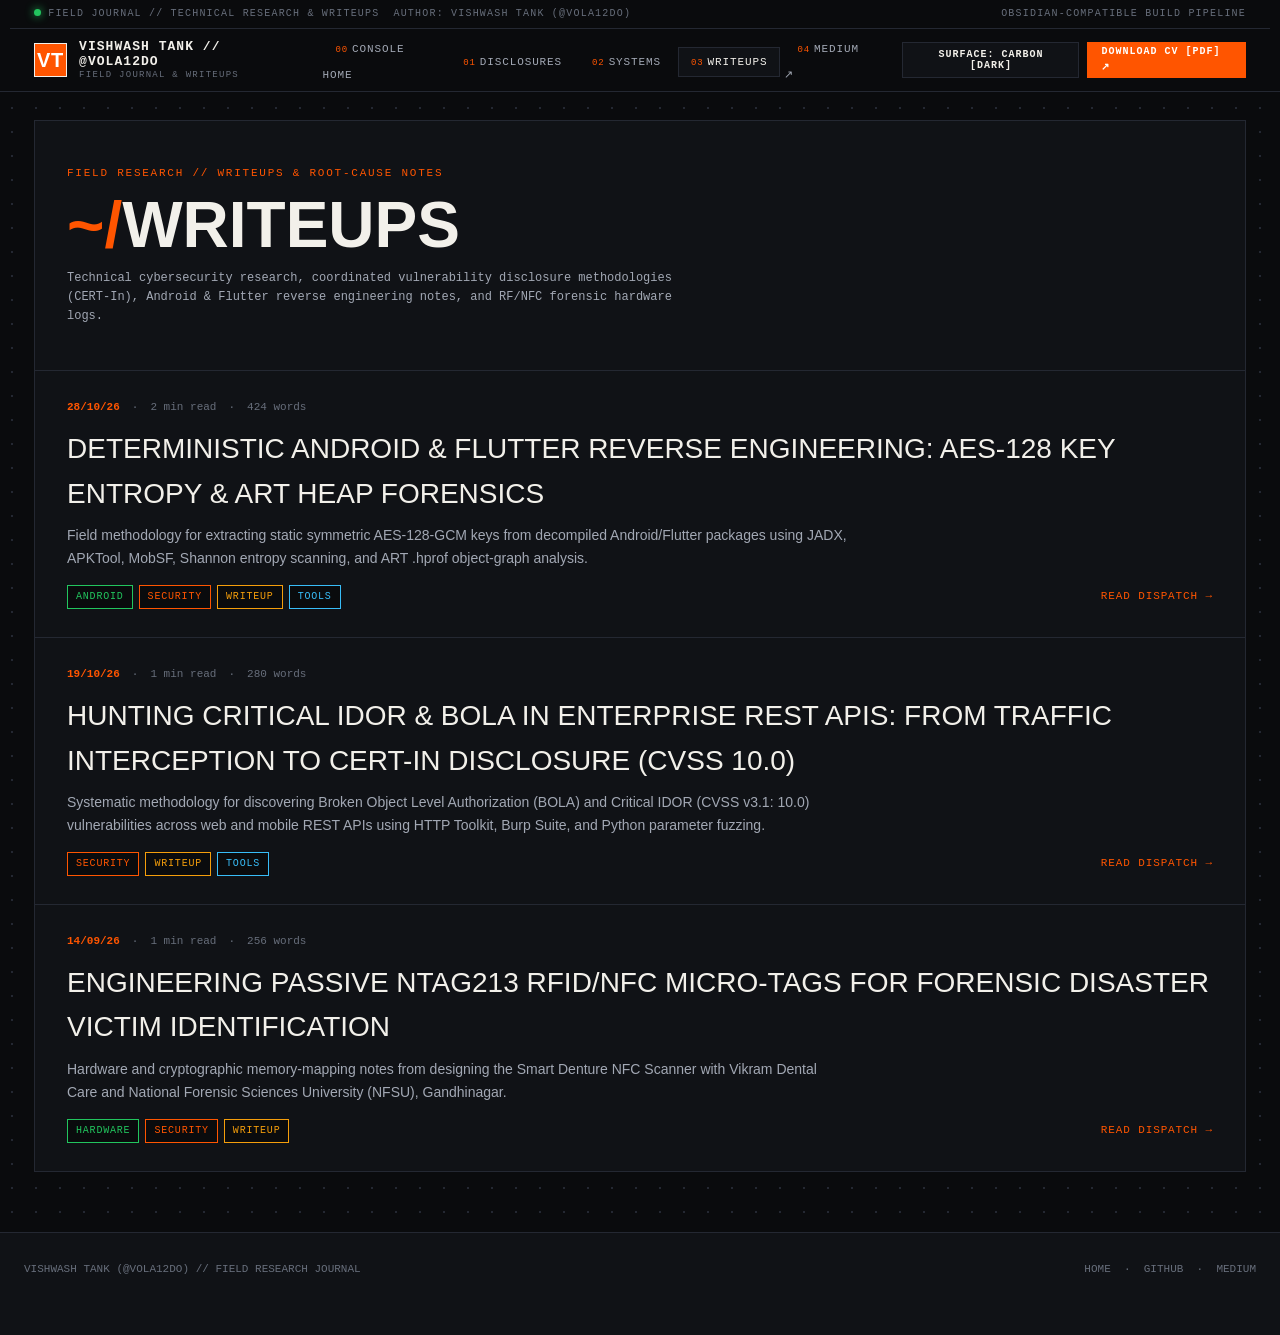
==== blog/index.html @ 2d6a7528 "feat: launch Vishwash Tank (@Vola12do) industrial field console & research blog" ====
<!DOCTYPE html>
<html lang="en" data-theme="dark">
<head>
  <meta charset="UTF-8" />
  <meta name="viewport" content="width=device-width, initial-scale=1.0" />
  <meta http-equiv="Content-Security-Policy" content="default-src 'self'; style-src 'self' 'unsafe-inline' https://fonts.googleapis.com; font-src 'self' https://fonts.gstatic.com; script-src 'self' 'unsafe-inline'; img-src 'self' data: https:; connect-src 'self';" />
  <meta name="referrer" content="strict-origin-when-cross-origin" />
  <title>Field Journal &amp; Technical Writeups — Vishwash Tank (@Vola12do)</title>
  <meta name="description" content="Technical cybersecurity research, vulnerability disclosure methodologies, Android reverse engineering, and RF hardware writeups by Vishwash Tank (@Vola12do)." />
  <link rel="canonical" href="https://vola12do.github.io/blog/" />
  <meta name="author" content="Vishwash Tank" />
  <meta name="theme-color" content="#0a0b0d" />
  <meta property="og:type" content="website" />
  <meta property="og:site_name" content="Vishwash Tank // Field Console" />
  <meta property="og:title" content="Field Journal &amp; Writeups — Vishwash Tank (@Vola12do)" />
  <meta property="og:description" content="Technical cybersecurity research, vulnerability disclosure methodologies, and Android reverse engineering writeups." />
  <meta property="og:url" content="https://vola12do.github.io/blog/" />
  <link rel="icon" href="../assets/favicon.svg" type="image/svg+xml" />
  <link rel="stylesheet" href="../assets/css/style.css" />
  <link rel="stylesheet" href="../assets/css/blog.css" />
</head>
<body>

<header class="top-telemetry">
  <div class="telemetry-strip">
    <div class="status-cluster">
      <span><i class="led-dot"></i> FIELD JOURNAL // TECHNICAL RESEARCH &amp; WRITEUPS</span>
      <span>AUTHOR: VISHWASH TANK (@VOLA12DO)</span>
    </div>
    <div class="status-cluster">
      <span>OBSIDIAN-COMPATIBLE BUILD PIPELINE</span>
    </div>
  </div>

  <div class="nav-deck">
    <a href="../" class="brand-unit">
      <span class="brand-mark">VT</span>
      <span class="brand-text">
        <strong>VISHWASH TANK // @VOLA12DO</strong>
        <small>FIELD JOURNAL &amp; WRITEUPS</small>
      </span>
    </a>

    <ul class="nav-links">
      <li><a href="../"><span class="idx">00</span>Console Home</a></li>
      <li><a href="../#vulns"><span class="idx">01</span>Disclosures</a></li>
      <li><a href="../#projects"><span class="idx">02</span>Systems</a></li>
      <li><a href="./" class="active"><span class="idx">03</span>Writeups</a></li>
      <li><a href="https://medium.com/@vishwashtank" target="_blank" rel="noopener noreferrer"><span class="idx">04</span>Medium &#8599;</a></li>
    </ul>

    <div class="nav-controls">
      <button type="button" id="theme-toggle-btn" class="hw-btn">SURFACE: CARBON [DARK]</button>
      <a href="../assets/Vishwash_Tank_CV.pdf" target="_blank" rel="noopener noreferrer" class="hw-btn primary">DOWNLOAD CV [PDF] &#8599;</a>
    </div>
  </div>
</header>

<div class="wrapper">
  <div class="blog-page-header">
    <p class="blog-hero-tag">FIELD RESEARCH // WRITEUPS &amp; ROOT-CAUSE NOTES</p>
    <h1 class="blog-page-title"><span class="acc">~/</span>WRITEUPS</h1>
    <p class="blog-page-sub">
      Technical cybersecurity research, coordinated vulnerability disclosure methodologies (CERT-In), Android &amp; Flutter reverse engineering notes, and RF/NFC forensic hardware logs.
    </p>
  </div>

  <div class="blog-cards">
    <!-- POSTS:START -->

    <a href="android-apk-entropy-and-hprof-forensics/" class="blog-card">
      <div class="blog-card-meta">
        <span class="blog-card-date">28/10/26</span>
        <span>&middot;</span>
        <span>2 min read</span>
        <span>&middot;</span>
        <span>424 words</span>
      </div>
      <div class="blog-card-title">Deterministic Android &amp; Flutter Reverse Engineering: AES-128 Key Entropy &amp; ART Heap Forensics</div>
      <p class="blog-card-excerpt">Field methodology for extracting static symmetric AES-128-GCM keys from decompiled Android/Flutter packages using JADX, APKTool, MobSF, Shannon entropy scanning, and ART .hprof object-graph analysis.</p>
      <div class="blog-card-footer">
        <div class="post-tags">
          <span class="tag tag-android">android</span>
          <span class="tag tag-security">security</span>
          <span class="tag tag-writeup">writeup</span>
          <span class="tag tag-linux">tools</span>
        </div>
        <span class="read-more">READ DISPATCH &rarr;</span>
      </div>
    </a>

    <a href="critical-idor-bola-rest-api-methodology/" class="blog-card">
      <div class="blog-card-meta">
        <span class="blog-card-date">19/10/26</span>
        <span>&middot;</span>
        <span>1 min read</span>
        <span>&middot;</span>
        <span>280 words</span>
      </div>
      <div class="blog-card-title">Hunting Critical IDOR &amp; BOLA in Enterprise REST APIs: From Traffic Interception to CERT-In Disclosure (CVSS 10.0)</div>
      <p class="blog-card-excerpt">Systematic methodology for discovering Broken Object Level Authorization (BOLA) and Critical IDOR (CVSS v3.1: 10.0) vulnerabilities across web and mobile REST APIs using HTTP Toolkit, Burp Suite, and Python parameter fuzzing.</p>
      <div class="blog-card-footer">
        <div class="post-tags">
          <span class="tag tag-security">security</span>
          <span class="tag tag-writeup">writeup</span>
          <span class="tag tag-linux">tools</span>
        </div>
        <span class="read-more">READ DISPATCH &rarr;</span>
      </div>
    </a>

    <a href="forensic-nfc-rfid-smart-denture-nfsu/" class="blog-card">
      <div class="blog-card-meta">
        <span class="blog-card-date">14/09/26</span>
        <span>&middot;</span>
        <span>1 min read</span>
        <span>&middot;</span>
        <span>256 words</span>
      </div>
      <div class="blog-card-title">Engineering Passive NTAG213 RFID/NFC Micro-Tags for Forensic Disaster Victim Identification</div>
      <p class="blog-card-excerpt">Hardware and cryptographic memory-mapping notes from designing the Smart Denture NFC Scanner with Vikram Dental Care and National Forensic Sciences University (NFSU), Gandhinagar.</p>
      <div class="blog-card-footer">
        <div class="post-tags">
          <span class="tag tag-android">hardware</span>
          <span class="tag tag-security">security</span>
          <span class="tag tag-writeup">writeup</span>
        </div>
        <span class="read-more">READ DISPATCH &rarr;</span>
      </div>
    </a>

    <!-- POSTS:END -->
  </div>
</div>

<footer class="site-footer">
  <div class="footer-inner">
    <span>VISHWASH TANK (@VOLA12DO) // FIELD RESEARCH JOURNAL</span>
    <span>
      <a href="../">HOME</a> &nbsp;·&nbsp;
      <a href="https://github.com/Vola12do" target="_blank" rel="noopener noreferrer">GITHUB</a> &nbsp;·&nbsp;
      <a href="https://medium.com/@vishwashtank" target="_blank" rel="noopener noreferrer">MEDIUM</a>
    </span>
  </div>
</footer>

<script src="../assets/js/site.js"></script>
</body>
</html>
---- assets/css/style.css ----
@import url('https://fonts.googleapis.com/css2?family=Antonio:wght@400;600;700&family=IBM+Plex+Mono:ital,wght@0,400;0,500;0,600;0,700;1,400&family=Space+Grotesk:wght@400;500;600;700&display=swap');

/* ═══════════════════════════════════════════════════════════════════════════
   VISHWASH TANK // VOLA12DO — INDUSTRIAL FIELD CONSOLE DESIGN SYSTEM
   References: teenage.engineering · in.nothing.tech · dontlookup.app · huyml.co
   Zero AI-slop. Exposed 1px structural grids, dot-matrix telemetry, tactile UI.
   ═══════════════════════════════════════════════════════════════════════════ */

:root,
html[data-theme="dark"] {
  --bg:            #0a0b0d;
  --panel:         #101216;
  --panel-alt:     #15181e;
  --panel-hover:   #1a1e26;
  --line:          #242832;
  --line-strong:   #383e4c;
  --text:          #f2f0ea;
  --text-sub:      #a2a8b4;
  --text-muted:    #676e7b;
  --signal:        #ff5500;
  --signal-soft:   rgba(255, 85, 0, 0.12);
  --nothing-red:   #d71921;
  --ok:            #22c55e;
  --ok-soft:       rgba(34, 197, 94, 0.12);
  --cyan:          #38bdf8;
  --amber:         #f59e0b;
  --dot-off:       #1d212a;
  --dot-on:        #ff5500;
  --shadow-hard:   4px 4px 0px #000000;
}

html[data-theme="light"] {
  --bg:            #f0eee6;
  --panel:         #f9f8f3;
  --panel-alt:     #e6e3d8;
  --panel-hover:   #dedad0;
  --line:          #c8c4b7;
  --line-strong:   #141619;
  --text:          #111317;
  --text-sub:      #3d424d;
  --text-muted:    #6c717d;
  --signal:        #ff4800;
  --signal-soft:   rgba(255, 72, 0, 0.10);
  --nothing-red:   #c81018;
  --ok:            #15803d;
  --ok-soft:       rgba(21, 128, 61, 0.10);
  --cyan:          #0284c7;
  --amber:         #b45309;
  --dot-off:       #d5d1c5;
  --dot-on:        #ff4800;
  --shadow-hard:   4px 4px 0px #c8c4b7;
}

:root {
  --font-display: 'Antonio', 'Arial Narrow', sans-serif;
  --font-sans:    'Space Grotesk', -apple-system, BlinkMacSystemFont, sans-serif;
  --font-mono:    'IBM Plex Mono', monospace;
  --max-w:        1260px;
}

*, *::before, *::after {
  box-sizing: border-box;
  margin: 0;
  padding: 0;
}

html {
  scroll-behavior: smooth;
  background: var(--bg);
  color: var(--text);
}

body {
  background: var(--bg);
  color: var(--text);
  font-family: var(--font-sans);
  line-height: 1.6;
  min-height: 100vh;
  overflow-x: hidden;
  -webkit-font-smoothing: antialiased;
  background-image:
    radial-gradient(var(--line) 1px, transparent 1px);
  background-size: 24px 24px;
  transition: background-color 0.2s ease, color 0.2s ease, opacity 0.16s ease;
}

body.is-fading { opacity: 0; }

::selection {
  background: var(--signal);
  color: #fff;
}

a {
  color: inherit;
  text-decoration: none;
}

/* ── TOP HARDWARE TELEMETRY BAR ─────────────────────────────────────────── */
.top-telemetry {
  position: sticky;
  top: 0;
  z-index: 100;
  background: var(--bg);
  border-bottom: 1px solid var(--line);
}

.telemetry-strip {
  max-width: var(--max-w);
  margin: 0 auto;
  padding: 6px 24px;
  display: flex;
  align-items: center;
  justify-content: space-between;
  gap: 16px;
  border-bottom: 1px solid var(--line);
  font-family: var(--font-mono);
  font-size: 10px;
  letter-spacing: 0.12em;
  text-transform: uppercase;
  color: var(--text-muted);
}

.telemetry-strip .status-cluster {
  display: flex;
  align-items: center;
  gap: 14px;
  flex-wrap: wrap;
}

.led-dot {
  display: inline-block;
  width: 7px;
  height: 7px;
  border-radius: 50%;
  background: var(--ok);
  box-shadow: 0 0 8px var(--ok);
  animation: pulseLed 2s infinite ease-in-out;
}

.led-dot.orange {
  background: var(--signal);
  box-shadow: 0 0 8px var(--signal);
}

@keyframes pulseLed {
  0%, 100% { opacity: 1; }
  50% { opacity: 0.3; }
}

/* ── MAIN NAVIGATION DECK ───────────────────────────────────────────────── */
.nav-deck {
  max-width: var(--max-w);
  margin: 0 auto;
  padding: 0 24px;
  height: 62px;
  display: flex;
  align-items: center;
  justify-content: space-between;
  gap: 20px;
}

.brand-unit {
  display: flex;
  align-items: center;
  gap: 12px;
  font-family: var(--font-mono);
}

.brand-mark {
  display: inline-grid;
  place-items: center;
  width: 34px;
  height: 34px;
  background: var(--signal);
  color: #fff;
  font-family: var(--font-display);
  font-size: 20px;
  font-weight: 700;
  letter-spacing: 0.04em;
  border: 1px solid var(--text);
}

.brand-text {
  display: flex;
  flex-direction: column;
  line-height: 1.15;
}

.brand-text strong {
  font-size: 13px;
  letter-spacing: 0.08em;
  color: var(--text);
}

.brand-text small {
  font-size: 9px;
  letter-spacing: 0.14em;
  color: var(--text-muted);
}

.nav-links {
  display: flex;
  align-items: center;
  list-style: none;
  gap: 4px;
}

.nav-links a {
  padding: 8px 12px;
  font-family: var(--font-mono);
  font-size: 11px;
  letter-spacing: 0.08em;
  text-transform: uppercase;
  color: var(--text-sub);
  border: 1px solid transparent;
  transition: all 0.15s ease;
}

.nav-links a:hover,
.nav-links a.active {
  color: var(--text);
  background: var(--panel);
  border-color: var(--line);
}

.nav-links a .idx {
  color: var(--signal);
  margin-right: 4px;
  font-size: 9px;
}

.nav-controls {
  display: flex;
  align-items: center;
  gap: 8px;
}

.hw-btn {
  display: inline-flex;
  align-items: center;
  gap: 7px;
  height: 36px;
  padding: 0 13px;
  font-family: var(--font-mono);
  font-size: 10px;
  font-weight: 600;
  letter-spacing: 0.1em;
  text-transform: uppercase;
  background: var(--panel);
  color: var(--text);
  border: 1px solid var(--line);
  cursor: pointer;
  transition: transform 0.1s ease, border-color 0.15s ease, background 0.15s ease;
}

.hw-btn:hover {
  border-color: var(--signal);
  background: var(--panel-hover);
}

.hw-btn:active {
  transform: translateY(1px);
}

.hw-btn.primary {
  background: var(--signal);
  color: #fff;
  border-color: var(--signal);
}

.hw-btn.primary:hover {
  background: #e04800;
}

/* ── STRUCTURAL CHASSIS CONTAINER ───────────────────────────────────────── */
.chassis {
  max-width: var(--max-w);
  margin: 0 auto;
  padding: 0 24px 80px;
}

.module-frame {
  background: var(--panel);
  border: 1px solid var(--line);
  margin-top: 28px;
  position: relative;
}

.module-bar {
  display: flex;
  align-items: center;
  justify-content: space-between;
  padding: 10px 18px;
  background: var(--panel-alt);
  border-bottom: 1px solid var(--line);
  font-family: var(--font-mono);
  font-size: 10px;
  letter-spacing: 0.14em;
  text-transform: uppercase;
  color: var(--text-muted);
}

.module-bar .mod-code {
  color: var(--signal);
  font-weight: 600;
}

/* ── HERO INSTRUMENT DECK ───────────────────────────────────────────────── */
.hero-grid {
  display: grid;
  grid-template-columns: 1.35fr 0.95fr;
  border-bottom: 1px solid var(--line);
}

.hero-left {
  padding: 44px 38px;
  border-right: 1px solid var(--line);
  display: flex;
  flex-direction: column;
  justify-content: space-between;
}

.hero-eyebrow {
  display: inline-flex;
  align-items: center;
  gap: 10px;
  font-family: var(--font-mono);
  font-size: 11px;
  letter-spacing: 0.14em;
  text-transform: uppercase;
  color: var(--signal);
  margin-bottom: 18px;
}

.hero-eyebrow::before {
  content: "";
  width: 24px;
  height: 2px;
  background: var(--signal);
}

.hero-title {
  font-family: var(--font-display);
  font-size: clamp(3.4rem, 7vw, 6.2rem);
  font-weight: 700;
  line-height: 0.94;
  letter-spacing: -0.02em;
  text-transform: uppercase;
  color: var(--text);
  margin-bottom: 22px;
}

.hero-title .stroke-tag {
  display: inline-block;
  font-family: var(--font-mono);
  font-size: clamp(1rem, 2vw, 1.4rem);
  font-weight: 500;
  letter-spacing: 0.08em;
  color: var(--signal);
  border: 1px solid var(--signal);
  padding: 4px 10px;
  vertical-align: middle;
  margin-left: 10px;
  background: var(--signal-soft);
}

.hero-lead {
  font-size: 15px;
  color: var(--text-sub);
  max-width: 610px;
  line-height: 1.75;
  border-left: 3px solid var(--signal);
  padding-left: 16px;
  margin-bottom: 28px;
}

.hero-lead strong {
  color: var(--text);
  font-weight: 600;
}

.hero-cta-row {
  display: flex;
  flex-wrap: wrap;
  gap: 10px;
  margin-bottom: 28px;
}

.hero-cta-row .hw-btn {
  height: 44px;
  padding: 0 18px;
  font-size: 11px;
}

.hero-badges {
  display: flex;
  flex-wrap: wrap;
  gap: 6px;
}

.spec-pill {
  font-family: var(--font-mono);
  font-size: 10px;
  letter-spacing: 0.08em;
  text-transform: uppercase;
  padding: 5px 10px;
  background: var(--panel-alt);
  border: 1px solid var(--line);
  color: var(--text-sub);
}

.spec-pill b {
  color: var(--signal);
}

/* ── HERO RIGHT: NOTHING DOT-MATRIX & RUST STRUCT BIO ───────────────────── */
.hero-right {
  display: flex;
  flex-direction: column;
  background: var(--bg);
}

.dot-matrix-bay {
  padding: 22px 24px;
  border-bottom: 1px solid var(--line);
  background: var(--panel);
}

.bay-header {
  display: flex;
  align-items: center;
  justify-content: space-between;
  font-family: var(--font-mono);
  font-size: 10px;
  letter-spacing: 0.12em;
  color: var(--text-muted);
  margin-bottom: 12px;
}

.dot-matrix-canvas {
  display: grid;
  grid-template-columns: repeat(28, 1fr);
  gap: 4px;
  padding: 14px;
  background: var(--bg);
  border: 1px solid var(--line);
  user-select: none;
}

.dm-cell {
  aspect-ratio: 1;
  border-radius: 50%;
  background: var(--dot-off);
  transition: background-color 0.12s ease, box-shadow 0.12s ease;
}

.dm-cell.on {
  background: var(--dot-on);
  box-shadow: 0 0 6px var(--dot-on);
}

.dm-cell.green {
  background: var(--ok);
  box-shadow: 0 0 6px var(--ok);
}

.rust-bio-panel {
  flex: 1;
  display: flex;
  flex-direction: column;
}

.rust-bio-header {
  display: flex;
  align-items: center;
  justify-content: space-between;
  padding: 9px 18px;
  background: var(--panel-alt);
  border-bottom: 1px solid var(--line);
  font-family: var(--font-mono);
  font-size: 10px;
  color: var(--text-muted);
}

.rust-bio-body {
  padding: 18px 20px;
  font-family: var(--font-mono);
  font-size: 11.5px;
  line-height: 1.75;
  overflow-x: auto;
  color: var(--text);
}

.kw { color: var(--signal); font-weight: 600; }
.ty { color: var(--amber); }
.fn { color: var(--cyan); }
.st { color: var(--ok); }
.cm { color: var(--text-muted); font-style: italic; }

/* ── 4-METER KPI STRIP (TEENAGE ENGINEERING FIELD METERS) ───────────────── */
.kpi-strip {
  display: grid;
  grid-template-columns: repeat(4, 1fr);
  background: var(--panel);
}

.kpi-cell {
  padding: 22px 24px;
  border-right: 1px solid var(--line);
  position: relative;
}

.kpi-cell:last-child {
  border-right: 0;
}

.kpi-label {
  font-family: var(--font-mono);
  font-size: 10px;
  letter-spacing: 0.12em;
  text-transform: uppercase;
  color: var(--text-muted);
  display: flex;
  justify-content: space-between;
}

.kpi-value {
  font-family: var(--font-display);
  font-size: 44px;
  font-weight: 700;
  line-height: 1.05;
  margin: 10px 0 6px;
  color: var(--text);
  font-variant-numeric: tabular-nums;
}

.kpi-value.accent { color: var(--signal); }
.kpi-value.ok     { color: var(--ok); }

.kpi-sub {
  font-family: var(--font-mono);
  font-size: 11px;
  color: var(--text-sub);
}

/* ── SECTION HEADERS ────────────────────────────────────────────────────── */
.section-head {
  padding: 28px 28px 22px;
  border-bottom: 1px solid var(--line);
  display: flex;
  align-items: flex-end;
  justify-content: space-between;
  gap: 20px;
  flex-wrap: wrap;
}

.section-head h2 {
  font-family: var(--font-display);
  font-size: clamp(2rem, 4vw, 3.1rem);
  text-transform: uppercase;
  letter-spacing: -0.01em;
  line-height: 1;
}

.section-head p {
  font-family: var(--font-mono);
  font-size: 11px;
  color: var(--text-sub);
  max-width: 520px;
}

/* ── VULNERABILITY DISCOVERIES INTERACTIVE DECK (DONTLOOKUP.APP HUD) ────── */
.vuln-explorer {
  display: grid;
  grid-template-columns: 380px 1fr;
}

.vuln-list {
  border-right: 1px solid var(--line);
  display: flex;
  flex-direction: column;
}

.vuln-item {
  width: 100%;
  text-align: left;
  background: var(--panel);
  border: 0;
  border-bottom: 1px solid var(--line);
  padding: 18px 20px;
  cursor: pointer;
  color: var(--text);
  transition: background 0.15s ease;
  display: flex;
  flex-direction: column;
  gap: 6px;
}

.vuln-item:last-child { border-bottom: 0; }

.vuln-item:hover {
  background: var(--panel-hover);
}

.vuln-item.active {
  background: var(--panel-alt);
  border-left: 4px solid var(--signal);
}

.vuln-item-top {
  display: flex;
  align-items: center;
  justify-content: space-between;
  font-family: var(--font-mono);
  font-size: 10px;
  letter-spacing: 0.1em;
}

.severity-badge {
  padding: 2px 7px;
  font-family: var(--font-mono);
  font-size: 9px;
  font-weight: 700;
  letter-spacing: 0.08em;
  text-transform: uppercase;
  border: 1px solid var(--signal);
  color: var(--signal);
  background: var(--signal-soft);
}

.severity-badge.high {
  border-color: var(--amber);
  color: var(--amber);
  background: rgba(245, 158, 11, 0.12);
}

.vuln-item strong {
  font-size: 14px;
  font-weight: 600;
}

.vuln-item small {
  font-family: var(--font-mono);
  font-size: 11px;
  color: var(--text-muted);
}

.vuln-detail-pane {
  padding: 30px 32px;
  background: var(--bg);
  display: flex;
  flex-direction: column;
  justify-content: space-between;
  gap: 20px;
}

.vuln-detail-head {
  border-bottom: 1px solid var(--line);
  padding-bottom: 18px;
}

.vuln-detail-head .eyebrow {
  font-family: var(--font-mono);
  font-size: 11px;
  color: var(--signal);
  letter-spacing: 0.12em;
  text-transform: uppercase;
}

.vuln-detail-head h3 {
  font-family: var(--font-display);
  font-size: 32px;
  text-transform: uppercase;
  margin-top: 6px;
}

.vuln-meta-grid {
  display: grid;
  grid-template-columns: repeat(3, 1fr);
  border: 1px solid var(--line);
  background: var(--panel);
}

.vuln-meta-grid > div {
  padding: 12px 14px;
  border-right: 1px solid var(--line);
  font-family: var(--font-mono);
}

.vuln-meta-grid > div:last-child { border-right: 0; }

.vuln-meta-grid span {
  display: block;
  font-size: 9px;
  color: var(--text-muted);
  text-transform: uppercase;
  letter-spacing: 0.1em;
}

.vuln-meta-grid strong {
  font-size: 12px;
  color: var(--text);
  margin-top: 4px;
  display: block;
}

.vuln-trace-box {
  background: var(--panel);
  border: 1px solid var(--line);
  padding: 16px 18px;
  font-family: var(--font-mono);
  font-size: 12px;
  line-height: 1.75;
  color: var(--text-sub);
  white-space: pre-wrap;
}

/* ── EXPERIENCE TIMELINE (FIELD OPERATIONS LOG) ─────────────────────────── */
.exp-grid {
  display: grid;
  grid-template-columns: 1fr;
}

.exp-row {
  display: grid;
  grid-template-columns: 270px 1fr;
  border-bottom: 1px solid var(--line);
}

.exp-row:last-child { border-bottom: 0; }

.exp-meta {
  padding: 26px 24px;
  background: var(--panel-alt);
  border-right: 1px solid var(--line);
  font-family: var(--font-mono);
}

.exp-period {
  display: inline-block;
  padding: 3px 8px;
  font-size: 10px;
  background: var(--bg);
  border: 1px solid var(--line);
  color: var(--signal);
  margin-bottom: 10px;
}

.exp-org {
  font-size: 14px;
  font-weight: 700;
  color: var(--text);
  line-height: 1.4;
}

.exp-loc {
  font-size: 11px;
  color: var(--text-muted);
  margin-top: 6px;
}

.exp-body {
  padding: 26px 30px;
}

.exp-role {
  font-family: var(--font-display);
  font-size: 26px;
  text-transform: uppercase;
  letter-spacing: 0.01em;
  margin-bottom: 14px;
  color: var(--text);
}

.exp-bullets {
  list-style: none;
  display: grid;
  gap: 10px;
}

.exp-bullets li {
  position: relative;
  padding-left: 20px;
  font-size: 14px;
  color: var(--text-sub);
}

.exp-bullets li::before {
  content: "›";
  position: absolute;
  left: 2px;
  top: 0;
  color: var(--signal);
  font-family: var(--font-mono);
  font-weight: 700;
}

.exp-bullets li strong {
  color: var(--text);
}

/* ── PROJECTS HARDWARE RACK (2x4 BAYS) ──────────────────────────────────── */
.projects-grid {
  display: grid;
  grid-template-columns: repeat(2, 1fr);
}

.proj-card {
  padding: 28px;
  border-right: 1px solid var(--line);
  border-bottom: 1px solid var(--line);
  display: flex;
  flex-direction: column;
  justify-content: space-between;
  gap: 18px;
  background: var(--panel);
  transition: background 0.15s ease;
}

.proj-card:nth-child(2n) { border-right: 0; }

.proj-card:hover {
  background: var(--panel-hover);
}

.proj-top {
  display: flex;
  align-items: center;
  justify-content: space-between;
  font-family: var(--font-mono);
  font-size: 10px;
  color: var(--text-muted);
  letter-spacing: 0.1em;
}

.proj-badge {
  padding: 3px 8px;
  border: 1px solid var(--line-strong);
  color: var(--text);
  background: var(--bg);
}

.proj-badge.patent {
  border-color: var(--ok);
  color: var(--ok);
  background: var(--ok-soft);
}

.proj-title {
  font-family: var(--font-display);
  font-size: 26px;
  text-transform: uppercase;
  margin: 10px 0 8px;
  color: var(--text);
}

.proj-desc {
  font-size: 13.5px;
  color: var(--text-sub);
  line-height: 1.65;
}

.proj-foot {
  display: flex;
  align-items: center;
  justify-content: space-between;
  gap: 12px;
  padding-top: 14px;
  border-top: 1px solid var(--line);
  flex-wrap: wrap;
}

.proj-tags {
  display: flex;
  flex-wrap: wrap;
  gap: 6px;
}

.proj-tags span {
  font-family: var(--font-mono);
  font-size: 10px;
  padding: 3px 7px;
  background: var(--bg);
  border: 1px solid var(--line);
  color: var(--text-sub);
}

.proj-link {
  font-family: var(--font-mono);
  font-size: 11px;
  font-weight: 600;
  color: var(--signal);
  letter-spacing: 0.08em;
  text-transform: uppercase;
}

.proj-link:hover {
  text-decoration: underline;
}

/* ── SKILLS & COMPETENCY MATRIX ─────────────────────────────────────────── */
.skills-matrix {
  display: grid;
  grid-template-columns: repeat(3, 1fr);
}

.skill-bay {
  padding: 24px 26px;
  border-right: 1px solid var(--line);
  border-bottom: 1px solid var(--line);
}

.skill-bay:nth-child(3n) { border-right: 0; }

.skill-bay-head {
  font-family: var(--font-mono);
  font-size: 10px;
  letter-spacing: 0.14em;
  text-transform: uppercase;
  color: var(--signal);
  margin-bottom: 8px;
}

.skill-bay h3 {
  font-family: var(--font-display);
  font-size: 22px;
  text-transform: uppercase;
  margin-bottom: 14px;
}

.skill-chips {
  display: flex;
  flex-wrap: wrap;
  gap: 6px;
}

.skill-chip {
  font-family: var(--font-mono);
  font-size: 11px;
  padding: 5px 10px;
  background: var(--bg);
  border: 1px solid var(--line);
  color: var(--text);
  transition: border-color 0.15s ease, color 0.15s ease;
}

.skill-chip:hover {
  border-color: var(--signal);
  color: var(--signal);
}

/* ── INTERACTIVE FIELD TERMINAL (vola12do@field-console) ────────────────── */
.terminal-body {
  background: #07080a;
  color: #e5e7eb;
  padding: 22px 24px;
  font-family: var(--font-mono);
  font-size: 12.5px;
  line-height: 1.75;
  max-height: 360px;
  overflow-y: auto;
}

.term-line {
  margin-bottom: 8px;
  white-space: pre-wrap;
  word-break: break-word;
}

.term-prompt {
  color: #ff5500;
  font-weight: 600;
}

.term-input-row {
  display: flex;
  align-items: center;
  gap: 10px;
  padding: 12px 24px;
  background: #0c0e12;
  border-top: 1px solid #222630;
  font-family: var(--font-mono);
  font-size: 12.5px;
}

.term-input {
  flex: 1;
  background: transparent;
  border: 0;
  color: #f2f0ea;
  font-family: var(--font-mono);
  font-size: 12.5px;
  outline: none;
}

.term-quick-bar {
  display: flex;
  flex-wrap: wrap;
  gap: 6px;
  padding: 10px 24px;
  background: var(--panel-alt);
  border-top: 1px solid var(--line);
}

.term-cmd-chip {
  font-family: var(--font-mono);
  font-size: 10px;
  padding: 4px 9px;
  background: var(--panel);
  border: 1px solid var(--line);
  color: var(--text-sub);
  cursor: pointer;
}

.term-cmd-chip:hover {
  border-color: var(--signal);
  color: var(--signal);
}

/* ── EDUCATION & CREDENTIALS STRIP ──────────────────────────────────────── */
.cred-grid {
  display: grid;
  grid-template-columns: repeat(3, 1fr);
}

.cred-cell {
  padding: 24px 26px;
  border-right: 1px solid var(--line);
}

.cred-cell:last-child { border-right: 0; }

.cred-cell small {
  font-family: var(--font-mono);
  font-size: 10px;
  color: var(--signal);
  text-transform: uppercase;
  letter-spacing: 0.12em;
}

.cred-cell h3 {
  font-family: var(--font-display);
  font-size: 24px;
  text-transform: uppercase;
  margin: 8px 0 6px;
}

.cred-cell p {
  font-size: 13px;
  color: var(--text-sub);
}

/* ── FOOTER & BOTTOM COORDINATE RAIL ────────────────────────────────────── */
.site-footer {
  margin-top: 40px;
  border-top: 1px solid var(--line);
  background: var(--panel);
  padding: 28px 24px 56px;
}

.footer-inner {
  max-width: var(--max-w);
  margin: 0 auto;
  display: flex;
  align-items: center;
  justify-content: space-between;
  flex-wrap: wrap;
  gap: 16px;
  font-family: var(--font-mono);
  font-size: 11px;
  color: var(--text-muted);
}

.coord-hud {
  position: fixed;
  bottom: 0;
  left: 0;
  right: 0;
  z-index: 90;
  background: var(--bg);
  border-top: 1px solid var(--line);
  padding: 5px 24px;
  display: flex;
  align-items: center;
  justify-content: space-between;
  font-family: var(--font-mono);
  font-size: 10px;
  letter-spacing: 0.1em;
  color: var(--text-muted);
}

@media (max-width: 980px) {
  .hero-grid,
  .vuln-explorer,
  .exp-row,
  .projects-grid,
  .skills-matrix,
  .cred-grid {
    grid-template-columns: 1fr;
  }
  .hero-left,
  .vuln-list,
  .exp-meta,
  .proj-card,
  .skill-bay,
  .cred-cell {
    border-right: 0;
  }
  .kpi-strip {
    grid-template-columns: repeat(2, 1fr);
  }
  .kpi-cell:nth-child(2) { border-right: 0; }
  .kpi-cell:nth-child(-n+2) { border-bottom: 1px solid var(--line); }
  .nav-links { display: none; }
}
---- assets/css/blog.css ----
/* ── BLOG & RESEARCH WRITEUPS LAYOUT (INDUSTRIAL FIELD JOURNAL) ─────────── */

.wrapper {
  max-width: var(--max-w);
  margin: 0 auto;
  padding: 0 24px;
}

.blog-page-header {
  padding: 44px 32px;
  background: var(--panel);
  border: 1px solid var(--line);
  margin-top: 28px;
}

.blog-hero-tag {
  font-family: var(--font-mono);
  font-size: 11px;
  letter-spacing: 0.16em;
  text-transform: uppercase;
  color: var(--signal);
  margin-bottom: 10px;
}

.blog-page-title {
  font-family: var(--font-display);
  font-size: clamp(2.6rem, 5vw, 4.4rem);
  text-transform: uppercase;
  line-height: 1;
  margin-bottom: 12px;
}

.blog-page-title .acc {
  color: var(--signal);
}

.blog-page-sub {
  font-family: var(--font-mono);
  font-size: 12px;
  color: var(--text-sub);
  max-width: 640px;
}

.blog-cards {
  display: grid;
  grid-template-columns: 1fr;
  border: 1px solid var(--line);
  border-top: 0;
  background: var(--panel);
  margin-bottom: 60px;
}

.blog-card {
  display: block;
  padding: 28px 32px;
  border-bottom: 1px solid var(--line);
  transition: background 0.15s ease;
}

.blog-card:last-child { border-bottom: 0; }

.blog-card:hover {
  background: var(--panel-hover);
}

.blog-card-meta {
  display: flex;
  align-items: center;
  gap: 12px;
  font-family: var(--font-mono);
  font-size: 11px;
  color: var(--text-muted);
  margin-bottom: 10px;
}

.blog-card-date { color: var(--signal); font-weight: 600; }

.blog-card-title {
  font-family: var(--font-display);
  font-size: 28px;
  text-transform: uppercase;
  color: var(--text);
  margin-bottom: 8px;
}

.blog-card-excerpt {
  font-size: 14px;
  color: var(--text-sub);
  margin-bottom: 16px;
  max-width: 780px;
}

.blog-card-footer {
  display: flex;
  align-items: center;
  justify-content: space-between;
  flex-wrap: wrap;
  gap: 12px;
}

.post-tags {
  display: flex;
  flex-wrap: wrap;
  gap: 6px;
}

.tag {
  font-family: var(--font-mono);
  font-size: 10px;
  letter-spacing: 0.08em;
  text-transform: uppercase;
  padding: 3px 8px;
  background: var(--bg);
  border: 1px solid var(--line);
  color: var(--text-sub);
}

.tag-security { border-color: var(--signal); color: var(--signal); }
.tag-android  { border-color: var(--ok); color: var(--ok); }
.tag-linux    { border-color: var(--cyan); color: var(--cyan); }
.tag-writeup  { border-color: var(--amber); color: var(--amber); }

.read-more {
  font-family: var(--font-mono);
  font-size: 11px;
  color: var(--signal);
  text-transform: uppercase;
  letter-spacing: 0.08em;
}

/* ── ARTICLE VIEW ───────────────────────────────────────────────────────── */
.blog-layout {
  max-width: var(--max-w);
  margin: 28px auto 80px;
  padding: 0 24px;
  display: grid;
  grid-template-columns: minmax(0, 1fr) 280px;
  gap: 24px;
  align-items: start;
}

.blog-layout article {
  background: var(--panel);
  border: 1px solid var(--line);
  padding: 40px 44px;
}

.blog-layout article header {
  border-bottom: 1px solid var(--line);
  padding-bottom: 24px;
  margin-bottom: 28px;
}

.blog-layout article h1 {
  font-family: var(--font-display);
  font-size: clamp(2.2rem, 4vw, 3.4rem);
  text-transform: uppercase;
  line-height: 1.05;
  margin-bottom: 14px;
}

.post-meta {
  display: flex;
  align-items: center;
  gap: 10px;
  font-family: var(--font-mono);
  font-size: 11px;
  color: var(--text-muted);
  margin-bottom: 14px;
}

.meta-icon { width: 13px; height: 13px; vertical-align: -2px; margin-right: 4px; }

.post-content h2 {
  font-family: var(--font-display);
  font-size: 26px;
  text-transform: uppercase;
  margin: 32px 0 12px;
  padding-bottom: 8px;
  border-bottom: 1px solid var(--line);
}

.post-content h3 {
  font-family: var(--font-mono);
  font-size: 16px;
  color: var(--signal);
  margin: 24px 0 10px;
}

.post-content p,
.post-content li {
  font-size: 15px;
  color: var(--text-sub);
  line-height: 1.8;
  margin-bottom: 14px;
}

.post-content ul, .post-content ol {
  padding-left: 22px;
  margin-bottom: 16px;
}

.post-content pre {
  background: #08090c;
  border: 1px solid var(--line);
  padding: 18px;
  overflow-x: auto;
  font-family: var(--font-mono);
  font-size: 12.5px;
  line-height: 1.7;
  margin: 18px 0;
  color: #f2f0ea;
}

.post-content code {
  font-family: var(--font-mono);
  font-size: 12.5px;
  background: var(--bg);
  padding: 2px 6px;
  border: 1px solid var(--line);
}

.post-content pre code {
  background: transparent;
  border: 0;
  padding: 0;
}

.toc-sidebar {
  position: sticky;
  top: 96px;
  background: var(--panel);
  border: 1px solid var(--line);
  padding: 20px;
  font-family: var(--font-mono);
  font-size: 11px;
}

.toc-title {
  color: var(--signal);
  letter-spacing: 0.12em;
  text-transform: uppercase;
  margin-bottom: 12px;
  font-size: 10px;
}

.toc-list {
  list-style: none;
  display: grid;
  gap: 8px;
}

.toc-list a {
  color: var(--text-sub);
}

.toc-list a:hover {
  color: var(--signal);
}

@media (max-width: 900px) {
  .blog-layout { grid-template-columns: 1fr; }
  .toc-sidebar { display: none; }
  .blog-layout article { padding: 24px 20px; }
}
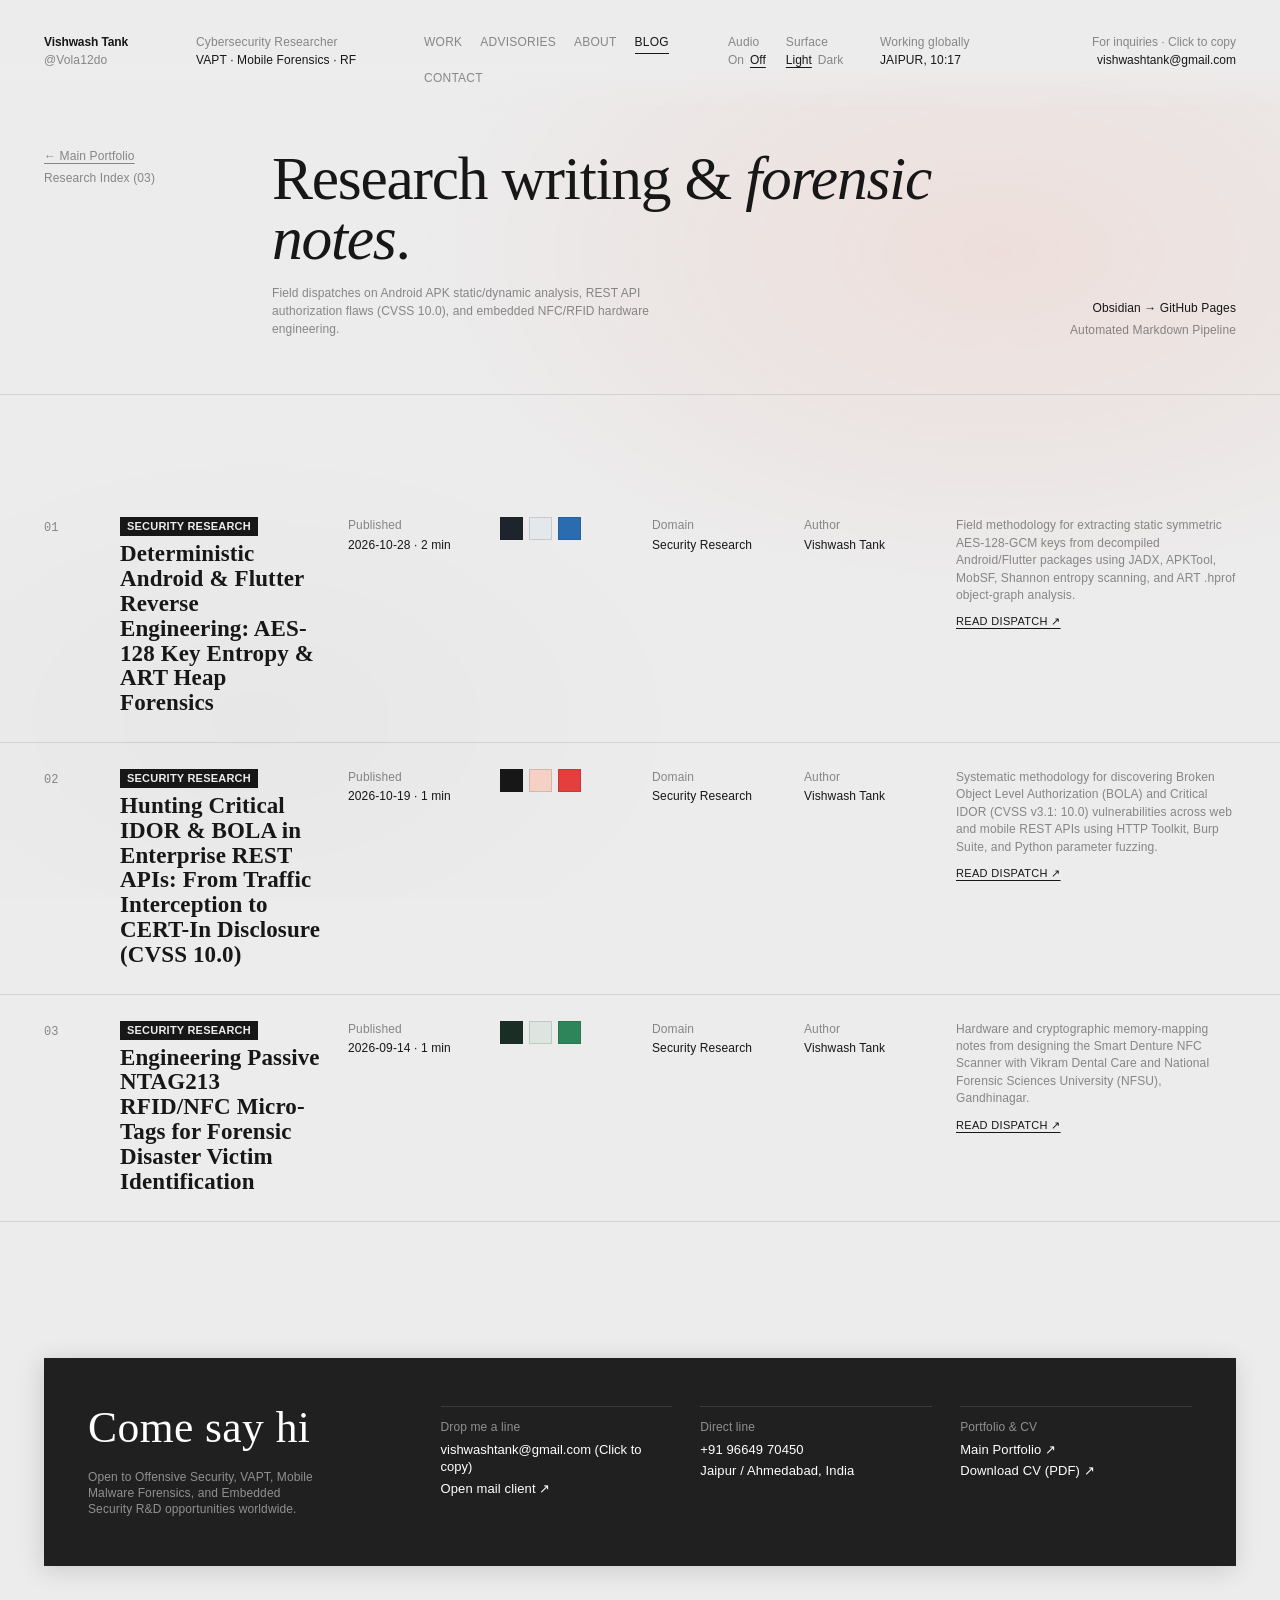
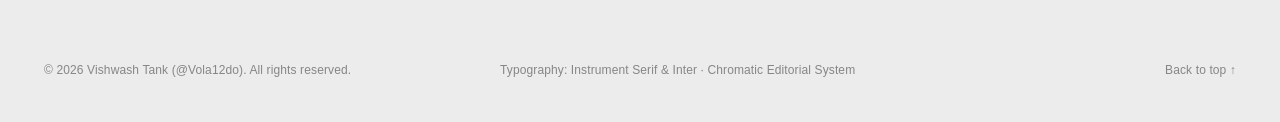
==== commit e851babc: "feat: redesign portfolio & blog in minimalist chromatic huyml.co editorial aesthetic" ====
--- a/blog/index.html
+++ b/blog/index.html
@@ -1,149 +1,226 @@
-<!DOCTYPE html>
-<html lang="en" data-theme="dark">
+<!doctype html>
+<html lang="en" data-theme="light">
 <head>
-  <meta charset="UTF-8" />
-  <meta name="viewport" content="width=device-width, initial-scale=1.0" />
-  <meta http-equiv="Content-Security-Policy" content="default-src 'self'; style-src 'self' 'unsafe-inline' https://fonts.googleapis.com; font-src 'self' https://fonts.gstatic.com; script-src 'self' 'unsafe-inline'; img-src 'self' data: https:; connect-src 'self';" />
-  <meta name="referrer" content="strict-origin-when-cross-origin" />
-  <title>Field Journal &amp; Technical Writeups — Vishwash Tank (@Vola12do)</title>
-  <meta name="description" content="Technical cybersecurity research, vulnerability disclosure methodologies, Android reverse engineering, and RF hardware writeups by Vishwash Tank (@Vola12do)." />
-  <link rel="canonical" href="https://vola12do.github.io/blog/" />
-  <meta name="author" content="Vishwash Tank" />
-  <meta name="theme-color" content="#0a0b0d" />
-  <meta property="og:type" content="website" />
-  <meta property="og:site_name" content="Vishwash Tank // Field Console" />
-  <meta property="og:title" content="Field Journal &amp; Writeups — Vishwash Tank (@Vola12do)" />
-  <meta property="og:description" content="Technical cybersecurity research, vulnerability disclosure methodologies, and Android reverse engineering writeups." />
-  <meta property="og:url" content="https://vola12do.github.io/blog/" />
-  <link rel="icon" href="../assets/favicon.svg" type="image/svg+xml" />
-  <link rel="stylesheet" href="../assets/css/style.css" />
-  <link rel="stylesheet" href="../assets/css/blog.css" />
+  <meta charset="utf-8">
+  <meta name="viewport" content="width=device-width, initial-scale=1">
+  <meta http-equiv="Content-Security-Policy" content="default-src 'self'; style-src 'self' 'unsafe-inline' https://fonts.googleapis.com; font-src 'self' https://fonts.gstatic.com; img-src 'self' data: https://raw.githubusercontent.com; script-src 'self' 'unsafe-inline'; connect-src 'self'; object-src 'none'; base-uri 'self'; frame-ancestors 'none';">
+  <title>Research Writing &amp; Dispatches — Vishwash Tank (@Vola12do)</title>
+  <meta name="description" content="Technical research dispatches by Vishwash Tank on Android APK forensics, CVSS 10.0 REST API advisories, and embedded NFC/RFID security.">
+  <link rel="canonical" href="https://vola12do.github.io/blog/">
+  <link rel="preconnect" href="https://fonts.googleapis.com">
+  <link rel="preconnect" href="https://fonts.gstatic.com" crossorigin>
+  <link href="https://fonts.googleapis.com/css2?family=Instrument+Serif:ital@0;1&family=Inter:wght@400;500;600&family=JetBrains+Mono:wght@400;500&display=swap" rel="stylesheet">
+  <link rel="stylesheet" href="../assets/css/style.css">
+  <link rel="stylesheet" href="../assets/css/blog.css">
 </head>
 <body>
+  <div class="chromatic-wash" aria-hidden="true"></div>
+  <header class="site-header" role="banner">
+    <div class="grid-16 header-grid">
+      <div class="hdr-brand">
+        <a href="../index.html" class="hdr-brand-name">Vishwash Tank</a>
+        <span class="hdr-brand-handle">@Vola12do</span>
+      </div>
+      <div class="hdr-role">
+        <span class="hdr-label">Cybersecurity Researcher</span>
+        <span class="hdr-value">VAPT · Mobile Forensics · RF</span>
+      </div>
+      <nav class="hdr-nav" aria-label="Primary Navigation">
+        <a href="../index.html#work">Work</a>
+        <a href="../index.html#advisories">Advisories</a>
+        <a href="../index.html#about">About</a>
+        <a href="../blog/" class="is-active">Blog</a>
+        <a href="#contact">Contact</a>
+      </nav>
+      <div class="hdr-controls">
+        <div class="hdr-control-group">
+          <span class="hdr-label">Audio</span>
+          <div class="hdr-toggle-row">
+            <button type="button" id="audio-on-btn" class="hdr-toggle-opt" aria-label="Enable subtle UI audio">On</button>
+            <button type="button" id="audio-off-btn" class="hdr-toggle-opt is-on" aria-label="Disable UI audio">Off</button>
+          </div>
+        </div>
+        <div class="hdr-control-group">
+          <span class="hdr-label">Surface</span>
+          <div class="hdr-toggle-row">
+            <button type="button" id="theme-light-btn" class="hdr-toggle-opt is-on" aria-label="Light stone surface">Light</button>
+            <button type="button" id="theme-dark-btn" class="hdr-toggle-opt" aria-label="Dark ink surface">Dark</button>
+          </div>
+        </div>
+      </div>
+      <div class="hdr-location">
+        <span class="hdr-label">Working globally</span>
+        <span class="hdr-value" id="live-location-time">JAIPUR, --:--</span>
+      </div>
+      <div class="hdr-inquiry">
+        <button type="button" class="copy-email-btn" data-copy-email="vishwashtank@gmail.com">
+          <span class="copy-hint" data-copy-label>For inquiries · Click to copy</span>
+          <span class="copy-address">vishwashtank@gmail.com</span>
+        </button>
+      </div>
+    </div>
+  </header>
+  <main id="top">
+    <section class="blog-hero">
+      <div class="grid-16">
+        <div class="blog-hero-kicker">
+          <a href="../index.html" class="text-link-underline">← Main Portfolio</a>
+          <span>Research Index (03)</span>
+        </div>
+        <div class="blog-hero-main">
+          <h1 class="blog-hero-title">Research writing &amp; <em>forensic notes</em>.</h1>
+          <p class="blog-hero-sub">
+            Field dispatches on Android APK static/dynamic analysis, REST API authorization flaws (CVSS 10.0), and embedded NFC/RFID hardware engineering.
+          </p>
+        </div>
+        <div class="blog-hero-meta">
+          <span>Obsidian → GitHub Pages</span>
+          <span class="hdr-label">Automated Markdown Pipeline</span>
+        </div>
+      </div>
+    </section>
 
-<header class="top-telemetry">
-  <div class="telemetry-strip">
-    <div class="status-cluster">
-      <span><i class="led-dot"></i> FIELD JOURNAL // TECHNICAL RESEARCH &amp; WRITEUPS</span>
-      <span>AUTHOR: VISHWASH TANK (@VOLA12DO)</span>
+    <section class="editorial-section">
+      <div class="work-list">
+        <article class="grid-16 work-row" onclick="window.location.href='android-apk-entropy-and-hprof-forensics/'">
+          <div class="work-col-nr">01</div>
+          <div class="work-col-title">
+            <div><mark class="work-mark">SECURITY RESEARCH</mark></div>
+            <h2 class="work-display-sub">Deterministic Android &amp; Flutter Reverse Engineering: AES-128 Key Entropy &amp; ART Heap Forensics</h2>
+          </div>
+          <div class="work-col-date">
+            <span class="hdr-label">Published</span>
+            <span>2026-10-28 · 2 min</span>
+          </div>
+          <div class="work-col-colors" aria-hidden="true">
+            <span class="swatch-23" style="background-color:#1E242B"></span>
+            <span class="swatch-23" style="background-color:#E3E8EC"></span>
+            <span class="swatch-23" style="background-color:#2B6CB0"></span>
+          </div>
+          <div class="work-col-category">
+            <span class="hdr-label">Domain</span>
+            <span>Security Research</span>
+          </div>
+          <div class="work-col-recognition">
+            <span class="hdr-label">Author</span>
+            <span>Vishwash Tank</span>
+          </div>
+          <div class="work-col-desc">
+            <p>Field methodology for extracting static symmetric AES-128-GCM keys from decompiled Android/Flutter packages using JADX, APKTool, MobSF, Shannon entropy scanning, and ART .hprof object-graph analysis.</p>
+            <div class="work-links">
+              <a href="android-apk-entropy-and-hprof-forensics/">Read dispatch ↗</a>
+            </div>
+          </div>
+        </article>
+        <article class="grid-16 work-row" onclick="window.location.href='critical-idor-bola-rest-api-methodology/'">
+          <div class="work-col-nr">02</div>
+          <div class="work-col-title">
+            <div><mark class="work-mark">SECURITY RESEARCH</mark></div>
+            <h2 class="work-display-sub">Hunting Critical IDOR &amp; BOLA in Enterprise REST APIs: From Traffic Interception to CERT-In Disclosure (CVSS 10.0)</h2>
+          </div>
+          <div class="work-col-date">
+            <span class="hdr-label">Published</span>
+            <span>2026-10-19 · 1 min</span>
+          </div>
+          <div class="work-col-colors" aria-hidden="true">
+            <span class="swatch-23" style="background-color:#171717"></span>
+            <span class="swatch-23" style="background-color:#F5D0C5"></span>
+            <span class="swatch-23" style="background-color:#E53E3E"></span>
+          </div>
+          <div class="work-col-category">
+            <span class="hdr-label">Domain</span>
+            <span>Security Research</span>
+          </div>
+          <div class="work-col-recognition">
+            <span class="hdr-label">Author</span>
+            <span>Vishwash Tank</span>
+          </div>
+          <div class="work-col-desc">
+            <p>Systematic methodology for discovering Broken Object Level Authorization (BOLA) and Critical IDOR (CVSS v3.1: 10.0) vulnerabilities across web and mobile REST APIs using HTTP Toolkit, Burp Suite, and Python parameter fuzzing.</p>
+            <div class="work-links">
+              <a href="critical-idor-bola-rest-api-methodology/">Read dispatch ↗</a>
+            </div>
+          </div>
+        </article>
+        <article class="grid-16 work-row" onclick="window.location.href='forensic-nfc-rfid-smart-denture-nfsu/'">
+          <div class="work-col-nr">03</div>
+          <div class="work-col-title">
+            <div><mark class="work-mark">SECURITY RESEARCH</mark></div>
+            <h2 class="work-display-sub">Engineering Passive NTAG213 RFID/NFC Micro-Tags for Forensic Disaster Victim Identification</h2>
+          </div>
+          <div class="work-col-date">
+            <span class="hdr-label">Published</span>
+            <span>2026-09-14 · 1 min</span>
+          </div>
+          <div class="work-col-colors" aria-hidden="true">
+            <span class="swatch-23" style="background-color:#1A2E26"></span>
+            <span class="swatch-23" style="background-color:#DCE5DF"></span>
+            <span class="swatch-23" style="background-color:#2F855A"></span>
+          </div>
+          <div class="work-col-category">
+            <span class="hdr-label">Domain</span>
+            <span>Security Research</span>
+          </div>
+          <div class="work-col-recognition">
+            <span class="hdr-label">Author</span>
+            <span>Vishwash Tank</span>
+          </div>
+          <div class="work-col-desc">
+            <p>Hardware and cryptographic memory-mapping notes from designing the Smart Denture NFC Scanner with Vikram Dental Care and National Forensic Sciences University (NFSU), Gandhinagar.</p>
+            <div class="work-links">
+              <a href="forensic-nfc-rfid-smart-denture-nfsu/">Read dispatch ↗</a>
+            </div>
+          </div>
+        </article>
+      </div>
+    </section>
+    <section id="contact" class="contact-sheet-section" aria-labelledby="contact-heading">
+      <div class="grid-16">
+        <div class="huyml-contact-card">
+          <div class="contact-heading-col">
+            <div>
+              <h2 id="contact-heading" class="contact-serif-heading">Come say hi</h2>
+            </div>
+            <p class="contact-subnote">
+              Open to Offensive Security, VAPT, Mobile Malware Forensics, and Embedded Security R&amp;D opportunities worldwide.
+            </p>
+          </div>
+          <div class="contact-options-grid">
+            <div class="contact-info-item">
+              <span class="contact-info-label">Drop me a line</span>
+              <div class="contact-info-links">
+                <button type="button" data-copy-email="vishwashtank@gmail.com">
+                  <span data-copy-label>vishwashtank@gmail.com (Click to copy)</span>
+                </button>
+                <a href="mailto:vishwashtank@gmail.com">Open mail client ↗</a>
+              </div>
+            </div>
+            <div class="contact-info-item">
+              <span class="contact-info-label">Direct line</span>
+              <div class="contact-info-links">
+                <a href="tel:+919664970450">+91 96649 70450</a>
+                <span>Jaipur / Ahmedabad, India</span>
+              </div>
+            </div>
+            <div class="contact-info-item">
+              <span class="contact-info-label">Portfolio &amp; CV</span>
+              <div class="contact-info-links">
+                <a href="../index.html">Main Portfolio ↗</a>
+                <a href="../assets/Vishwash_Tank_CV.pdf" target="_blank" rel="noopener noreferrer">Download CV (PDF) ↗</a>
+              </div>
+            </div>
+          </div>
+        </div>
+      </div>
+    </section>
+  </main>
+  <footer class="site-footer" role="contentinfo">
+    <div class="grid-16">
+      <div class="footer-left">© 2026 Vishwash Tank (@Vola12do). All rights reserved.</div>
+      <div class="footer-mid">Typography: Instrument Serif &amp; Inter · Chromatic Editorial System</div>
+      <div class="footer-right"><a href="#top">Back to top ↑</a></div>
     </div>
-    <div class="status-cluster">
-      <span>OBSIDIAN-COMPATIBLE BUILD PIPELINE</span>
-    </div>
-  </div>
-
-  <div class="nav-deck">
-    <a href="../" class="brand-unit">
-      <span class="brand-mark">VT</span>
-      <span class="brand-text">
-        <strong>VISHWASH TANK // @VOLA12DO</strong>
-        <small>FIELD JOURNAL &amp; WRITEUPS</small>
-      </span>
-    </a>
-
-    <ul class="nav-links">
-      <li><a href="../"><span class="idx">00</span>Console Home</a></li>
-      <li><a href="../#vulns"><span class="idx">01</span>Disclosures</a></li>
-      <li><a href="../#projects"><span class="idx">02</span>Systems</a></li>
-      <li><a href="./" class="active"><span class="idx">03</span>Writeups</a></li>
-      <li><a href="https://medium.com/@vishwashtank" target="_blank" rel="noopener noreferrer"><span class="idx">04</span>Medium &#8599;</a></li>
-    </ul>
-
-    <div class="nav-controls">
-      <button type="button" id="theme-toggle-btn" class="hw-btn">SURFACE: CARBON [DARK]</button>
-      <a href="../assets/Vishwash_Tank_CV.pdf" target="_blank" rel="noopener noreferrer" class="hw-btn primary">DOWNLOAD CV [PDF] &#8599;</a>
-    </div>
-  </div>
-</header>
-
-<div class="wrapper">
-  <div class="blog-page-header">
-    <p class="blog-hero-tag">FIELD RESEARCH // WRITEUPS &amp; ROOT-CAUSE NOTES</p>
-    <h1 class="blog-page-title"><span class="acc">~/</span>WRITEUPS</h1>
-    <p class="blog-page-sub">
-      Technical cybersecurity research, coordinated vulnerability disclosure methodologies (CERT-In), Android &amp; Flutter reverse engineering notes, and RF/NFC forensic hardware logs.
-    </p>
-  </div>
-
-  <div class="blog-cards">
-    <!-- POSTS:START -->
-
-    <a href="android-apk-entropy-and-hprof-forensics/" class="blog-card">
-      <div class="blog-card-meta">
-        <span class="blog-card-date">28/10/26</span>
-        <span>&middot;</span>
-        <span>2 min read</span>
-        <span>&middot;</span>
-        <span>424 words</span>
-      </div>
-      <div class="blog-card-title">Deterministic Android &amp; Flutter Reverse Engineering: AES-128 Key Entropy &amp; ART Heap Forensics</div>
-      <p class="blog-card-excerpt">Field methodology for extracting static symmetric AES-128-GCM keys from decompiled Android/Flutter packages using JADX, APKTool, MobSF, Shannon entropy scanning, and ART .hprof object-graph analysis.</p>
-      <div class="blog-card-footer">
-        <div class="post-tags">
-          <span class="tag tag-android">android</span>
-          <span class="tag tag-security">security</span>
-          <span class="tag tag-writeup">writeup</span>
-          <span class="tag tag-linux">tools</span>
-        </div>
-        <span class="read-more">READ DISPATCH &rarr;</span>
-      </div>
-    </a>
-
-    <a href="critical-idor-bola-rest-api-methodology/" class="blog-card">
-      <div class="blog-card-meta">
-        <span class="blog-card-date">19/10/26</span>
-        <span>&middot;</span>
-        <span>1 min read</span>
-        <span>&middot;</span>
-        <span>280 words</span>
-      </div>
-      <div class="blog-card-title">Hunting Critical IDOR &amp; BOLA in Enterprise REST APIs: From Traffic Interception to CERT-In Disclosure (CVSS 10.0)</div>
-      <p class="blog-card-excerpt">Systematic methodology for discovering Broken Object Level Authorization (BOLA) and Critical IDOR (CVSS v3.1: 10.0) vulnerabilities across web and mobile REST APIs using HTTP Toolkit, Burp Suite, and Python parameter fuzzing.</p>
-      <div class="blog-card-footer">
-        <div class="post-tags">
-          <span class="tag tag-security">security</span>
-          <span class="tag tag-writeup">writeup</span>
-          <span class="tag tag-linux">tools</span>
-        </div>
-        <span class="read-more">READ DISPATCH &rarr;</span>
-      </div>
-    </a>
-
-    <a href="forensic-nfc-rfid-smart-denture-nfsu/" class="blog-card">
-      <div class="blog-card-meta">
-        <span class="blog-card-date">14/09/26</span>
-        <span>&middot;</span>
-        <span>1 min read</span>
-        <span>&middot;</span>
-        <span>256 words</span>
-      </div>
-      <div class="blog-card-title">Engineering Passive NTAG213 RFID/NFC Micro-Tags for Forensic Disaster Victim Identification</div>
-      <p class="blog-card-excerpt">Hardware and cryptographic memory-mapping notes from designing the Smart Denture NFC Scanner with Vikram Dental Care and National Forensic Sciences University (NFSU), Gandhinagar.</p>
-      <div class="blog-card-footer">
-        <div class="post-tags">
-          <span class="tag tag-android">hardware</span>
-          <span class="tag tag-security">security</span>
-          <span class="tag tag-writeup">writeup</span>
-        </div>
-        <span class="read-more">READ DISPATCH &rarr;</span>
-      </div>
-    </a>
-
-    <!-- POSTS:END -->
-  </div>
-</div>
-
-<footer class="site-footer">
-  <div class="footer-inner">
-    <span>VISHWASH TANK (@VOLA12DO) // FIELD RESEARCH JOURNAL</span>
-    <span>
-      <a href="../">HOME</a> &nbsp;·&nbsp;
-      <a href="https://github.com/Vola12do" target="_blank" rel="noopener noreferrer">GITHUB</a> &nbsp;·&nbsp;
-      <a href="https://medium.com/@vishwashtank" target="_blank" rel="noopener noreferrer">MEDIUM</a>
-    </span>
-  </div>
-</footer>
-
-<script src="../assets/js/site.js"></script>
+  </footer>
+  <script src="../assets/js/site.js" defer></script>
 </body>
 </html>
--- a/assets/css/style.css
+++ b/assets/css/style.css
@@ -1,61 +1,50 @@
-@import url('https://fonts.googleapis.com/css2?family=Antonio:wght@400;600;700&family=IBM+Plex+Mono:ital,wght@0,400;0,500;0,600;0,700;1,400&family=Space+Grotesk:wght@400;500;600;700&display=swap');
-
-/* ═══════════════════════════════════════════════════════════════════════════
-   VISHWASH TANK // VOLA12DO — INDUSTRIAL FIELD CONSOLE DESIGN SYSTEM
-   References: teenage.engineering · in.nothing.tech · dontlookup.app · huyml.co
-   Zero AI-slop. Exposed 1px structural grids, dot-matrix telemetry, tactile UI.
-   ═══════════════════════════════════════════════════════════════════════════ */
-
-:root,
+/* ==========================================================================
+   VISHWASH TANK (@VOLA12DO) — MINIMALIST CHROMATIC EDITORIAL SYSTEM
+   Inspired by Huy Phan (https://huyml.co/)
+   Gallery-grade #ECECEC canvas · 16-column architectural grid · 12px Grotesque
+   Editorial Display Serif · 23x23 Chromatic Triads · Ruler Index
+   ========================================================================== */
+
+:root {
+  /* Core HuyML Canvas Tokens */
+  --bg: #ececec;
+  --bg-soft: #e4e4e4;
+  --bg-elevated: #f5f5f5;
+  --ink: #171717;
+  --ink-muted: rgba(23, 23, 23, 0.48);
+  --ink-subtle: rgba(23, 23, 23, 0.28);
+  --hairline: rgba(23, 23, 23, 0.11);
+  --hairline-strong: rgba(23, 23, 23, 0.24);
+
+  /* Dynamic Chromatic Tokens (Updated live per active work item) */
+  --chroma-1: #171717;
+  --chroma-2: #d8d4cb;
+  --chroma-3: #ff5a36;
+  --chroma-ambient: rgba(255, 90, 54, 0.09);
+
+  /* Contact Drawer (HuyML signature dark frosted sheet) */
+  --drawer-bg: rgba(23, 23, 23, 0.96);
+  --drawer-ink: #ffffff;
+  --drawer-muted: rgba(255, 255, 255, 0.5);
+
+  /* Typography */
+  --font-sans: 'Inter', -apple-system, BlinkMacSystemFont, 'Helvetica Neue', Arial, sans-serif;
+  --font-serif: 'Instrument Serif', 'Playfair Display', Georgia, serif;
+  --font-mono: 'JetBrains Mono', ui-monospace, SFMono-Regular, Menlo, monospace;
+
+  /* Motion */
+  --ease-out: cubic-bezier(0.16, 1, 0.3, 1);
+}
+
 html[data-theme="dark"] {
-  --bg:            #0a0b0d;
-  --panel:         #101216;
-  --panel-alt:     #15181e;
-  --panel-hover:   #1a1e26;
-  --line:          #242832;
-  --line-strong:   #383e4c;
-  --text:          #f2f0ea;
-  --text-sub:      #a2a8b4;
-  --text-muted:    #676e7b;
-  --signal:        #ff5500;
-  --signal-soft:   rgba(255, 85, 0, 0.12);
-  --nothing-red:   #d71921;
-  --ok:            #22c55e;
-  --ok-soft:       rgba(34, 197, 94, 0.12);
-  --cyan:          #38bdf8;
-  --amber:         #f59e0b;
-  --dot-off:       #1d212a;
-  --dot-on:        #ff5500;
-  --shadow-hard:   4px 4px 0px #000000;
-}
-
-html[data-theme="light"] {
-  --bg:            #f0eee6;
-  --panel:         #f9f8f3;
-  --panel-alt:     #e6e3d8;
-  --panel-hover:   #dedad0;
-  --line:          #c8c4b7;
-  --line-strong:   #141619;
-  --text:          #111317;
-  --text-sub:      #3d424d;
-  --text-muted:    #6c717d;
-  --signal:        #ff4800;
-  --signal-soft:   rgba(255, 72, 0, 0.10);
-  --nothing-red:   #c81018;
-  --ok:            #15803d;
-  --ok-soft:       rgba(21, 128, 61, 0.10);
-  --cyan:          #0284c7;
-  --amber:         #b45309;
-  --dot-off:       #d5d1c5;
-  --dot-on:        #ff4800;
-  --shadow-hard:   4px 4px 0px #c8c4b7;
-}
-
-:root {
-  --font-display: 'Antonio', 'Arial Narrow', sans-serif;
-  --font-sans:    'Space Grotesk', -apple-system, BlinkMacSystemFont, sans-serif;
-  --font-mono:    'IBM Plex Mono', monospace;
-  --max-w:        1260px;
+  --bg: #111111;
+  --bg-soft: #181818;
+  --bg-elevated: #1d1d1d;
+  --ink: #f2f2f2;
+  --ink-muted: rgba(242, 242, 242, 0.5);
+  --ink-subtle: rgba(242, 242, 242, 0.26);
+  --hairline: rgba(242, 242, 242, 0.11);
+  --hairline-strong: rgba(242, 242, 242, 0.26);
 }
 
 *, *::before, *::after {
@@ -65,1052 +54,1048 @@
 }
 
 html {
+  font-size: 16px;
   scroll-behavior: smooth;
-  background: var(--bg);
-  color: var(--text);
+  background-color: var(--bg);
+  color: var(--ink);
+  -webkit-font-smoothing: antialiased;
+  -moz-osx-font-smoothing: grayscale;
+  text-rendering: optimizeLegibility;
 }
 
 body {
-  background: var(--bg);
-  color: var(--text);
   font-family: var(--font-sans);
-  line-height: 1.6;
-  min-height: 100vh;
+  font-size: 12px;
+  font-weight: 500;
+  line-height: 1.35;
+  letter-spacing: 0.01em;
+  background-color: var(--bg);
+  color: var(--ink);
   overflow-x: hidden;
-  -webkit-font-smoothing: antialiased;
-  background-image:
-    radial-gradient(var(--line) 1px, transparent 1px);
-  background-size: 24px 24px;
-  transition: background-color 0.2s ease, color 0.2s ease, opacity 0.16s ease;
-}
-
-body.is-fading { opacity: 0; }
-
-::selection {
-  background: var(--signal);
-  color: #fff;
+  transition: background-color 480ms var(--ease-out), color 320ms var(--ease-out);
+  position: relative;
+}
+
+/* Subtle ambient chromatic wash that shifts smoothly as you browse work */
+.chromatic-wash {
+  position: fixed;
+  inset: 0;
+  pointer-events: none;
+  z-index: 0;
+  background:
+    radial-gradient(65% 55% at 78% 28%, var(--chroma-ambient), transparent 70%),
+    radial-gradient(50% 45% at 20% 80%, rgba(0, 0, 0, 0.02), transparent 70%);
+  transition: background 600ms var(--ease-out);
 }
 
 a {
   color: inherit;
   text-decoration: none;
-}
-
-/* ── TOP HARDWARE TELEMETRY BAR ─────────────────────────────────────────── */
-.top-telemetry {
-  position: sticky;
+  transition: opacity 200ms ease, color 200ms ease;
+}
+
+a:hover {
+  opacity: 0.65;
+}
+
+button {
+  font: inherit;
+  color: inherit;
+  background: none;
+  border: none;
+  cursor: pointer;
+}
+
+/* ==========================================================================
+   16-COLUMN ARCHITECTURAL GRID (HuyML Layout Engine)
+   ========================================================================== */
+.grid-16 {
+  display: grid;
+  grid-template-columns: repeat(16, minmax(0, 1fr));
+  column-gap: 24px;
+  row-gap: 12px;
+  width: 100%;
+  max-width: 1760px;
+  margin: 0 auto;
+  padding-left: 44px;
+  padding-right: 44px;
+  position: relative;
+  z-index: 2;
+}
+
+/* ==========================================================================
+   FIXED MINIMALIST HEADER ("PC" in huyml.co)
+   ========================================================================== */
+.site-header {
+  position: fixed;
   top: 0;
-  z-index: 100;
-  background: var(--bg);
-  border-bottom: 1px solid var(--line);
-}
-
-.telemetry-strip {
-  max-width: var(--max-w);
-  margin: 0 auto;
-  padding: 6px 24px;
-  display: flex;
+  left: 0;
+  right: 0;
+  z-index: 40;
+  padding-top: 34px;
+  padding-bottom: 22px;
+  background: linear-gradient(to bottom, var(--bg) 55%, rgba(236, 236, 236, 0));
+  transition: background 400ms var(--ease-out);
+}
+
+html[data-theme="dark"] .site-header {
+  background: linear-gradient(to bottom, rgba(17, 17, 17, 0.92) 55%, rgba(17, 17, 17, 0));
+}
+
+.header-grid {
+  align-items: start;
+}
+
+.hdr-brand {
+  grid-column: 1 / span 2;
+  display: flex;
+  flex-direction: column;
+  gap: 2px;
+}
+
+.hdr-brand-name {
+  font-weight: 600;
+  letter-spacing: -0.01em;
+  color: var(--ink);
+}
+
+.hdr-brand-handle {
+  color: var(--ink-muted);
+}
+
+.hdr-role {
+  grid-column: 3 / span 3;
+  display: flex;
+  flex-direction: column;
+  gap: 2px;
+}
+
+.hdr-label {
+  color: var(--ink-muted);
+}
+
+.hdr-value {
+  color: var(--ink);
+}
+
+.hdr-nav {
+  grid-column: 6 / span 4;
+  display: flex;
+  flex-wrap: wrap;
+  gap: 18px;
   align-items: center;
+}
+
+.hdr-nav a,
+.hdr-nav button {
+  font-size: 12px;
+  font-weight: 500;
+  letter-spacing: 0.02em;
+  text-transform: uppercase;
+  color: var(--ink-muted);
+  position: relative;
+  padding-bottom: 2px;
+  transition: color 200ms ease;
+}
+
+.hdr-nav a:hover,
+.hdr-nav a.is-active,
+.hdr-nav button:hover {
+  color: var(--ink);
+  opacity: 1;
+}
+
+.hdr-nav a.is-active::after {
+  content: "";
+  position: absolute;
+  left: 0;
+  right: 0;
+  bottom: -2px;
+  height: 1px;
+  background: var(--ink);
+}
+
+.hdr-controls {
+  grid-column: 10 / span 2;
+  display: flex;
+  gap: 20px;
+}
+
+.hdr-control-group {
+  display: flex;
+  flex-direction: column;
+  gap: 2px;
+}
+
+.hdr-toggle-row {
+  display: inline-flex;
+  gap: 6px;
+}
+
+.hdr-toggle-opt {
+  color: var(--ink-muted);
+  transition: color 180ms ease;
+}
+
+.hdr-toggle-opt.is-on {
+  color: var(--ink);
+  text-decoration: underline;
+  text-underline-offset: 3px;
+}
+
+.hdr-location {
+  grid-column: 12 / span 2;
+  display: flex;
+  flex-direction: column;
+  gap: 2px;
+}
+
+.hdr-inquiry {
+  grid-column: 14 / span 3;
+  display: flex;
+  flex-direction: column;
+  align-items: flex-end;
+  text-align: right;
+  gap: 2px;
+}
+
+.copy-email-btn {
+  display: inline-flex;
+   flex-direction: column;
+  align-items: flex-end;
+  gap: 2px;
+  text-align: right;
+}
+
+.copy-email-btn .copy-hint {
+  color: var(--ink-muted);
+  transition: color 180ms ease;
+}
+
+.copy-email-btn:hover .copy-hint {
+  color: var(--ink);
+}
+
+.copy-email-btn .copy-address {
+  color: var(--ink);
+  font-weight: 500;
+}
+
+/* ==========================================================================
+   HERO FRAME ("100vh" Architectural Stage like huyml.co)
+   ========================================================================== */
+.hero-stage {
+  min-height: 100vh;
+  display: flex;
+  flex-direction: column;
   justify-content: space-between;
-  gap: 16px;
-  border-bottom: 1px solid var(--line);
-  font-family: var(--font-mono);
-  font-size: 10px;
-  letter-spacing: 0.12em;
-  text-transform: uppercase;
-  color: var(--text-muted);
-}
-
-.telemetry-strip .status-cluster {
-  display: flex;
-  align-items: center;
-  gap: 14px;
-  flex-wrap: wrap;
-}
-
-.led-dot {
-  display: inline-block;
-  width: 7px;
-  height: 7px;
-  border-radius: 50%;
-  background: var(--ok);
-  box-shadow: 0 0 8px var(--ok);
-  animation: pulseLed 2s infinite ease-in-out;
-}
-
-.led-dot.orange {
-  background: var(--signal);
-  box-shadow: 0 0 8px var(--signal);
-}
-
-@keyframes pulseLed {
-  0%, 100% { opacity: 1; }
-  50% { opacity: 0.3; }
-}
-
-/* ── MAIN NAVIGATION DECK ───────────────────────────────────────────────── */
-.nav-deck {
-  max-width: var(--max-w);
-  margin: 0 auto;
-  padding: 0 24px;
-  height: 62px;
-  display: flex;
-  align-items: center;
-  justify-content: space-between;
-  gap: 20px;
-}
-
-.brand-unit {
-  display: flex;
-  align-items: center;
-  gap: 12px;
-  font-family: var(--font-mono);
-}
-
-.brand-mark {
-  display: inline-grid;
-  place-items: center;
-  width: 34px;
-  height: 34px;
-  background: var(--signal);
-  color: #fff;
-  font-family: var(--font-display);
-  font-size: 20px;
-  font-weight: 700;
-  letter-spacing: 0.04em;
-  border: 1px solid var(--text);
-}
-
-.brand-text {
-  display: flex;
-  flex-direction: column;
-  line-height: 1.15;
-}
-
-.brand-text strong {
-  font-size: 13px;
-  letter-spacing: 0.08em;
-  color: var(--text);
-}
-
-.brand-text small {
-  font-size: 9px;
-  letter-spacing: 0.14em;
-  color: var(--text-muted);
-}
-
-.nav-links {
-  display: flex;
-  align-items: center;
-  list-style: none;
-  gap: 4px;
-}
-
-.nav-links a {
-  padding: 8px 12px;
-  font-family: var(--font-mono);
-  font-size: 11px;
-  letter-spacing: 0.08em;
-  text-transform: uppercase;
-  color: var(--text-sub);
-  border: 1px solid transparent;
-  transition: all 0.15s ease;
-}
-
-.nav-links a:hover,
-.nav-links a.active {
-  color: var(--text);
-  background: var(--panel);
-  border-color: var(--line);
-}
-
-.nav-links a .idx {
-  color: var(--signal);
-  margin-right: 4px;
-  font-size: 9px;
-}
-
-.nav-controls {
-  display: flex;
-  align-items: center;
-  gap: 8px;
-}
-
-.hw-btn {
-  display: inline-flex;
-  align-items: center;
-  gap: 7px;
-  height: 36px;
-  padding: 0 13px;
-  font-family: var(--font-mono);
-  font-size: 10px;
-  font-weight: 600;
-  letter-spacing: 0.1em;
-  text-transform: uppercase;
-  background: var(--panel);
-  color: var(--text);
-  border: 1px solid var(--line);
-  cursor: pointer;
-  transition: transform 0.1s ease, border-color 0.15s ease, background 0.15s ease;
-}
-
-.hw-btn:hover {
-  border-color: var(--signal);
-  background: var(--panel-hover);
-}
-
-.hw-btn:active {
-  transform: translateY(1px);
-}
-
-.hw-btn.primary {
-  background: var(--signal);
-  color: #fff;
-  border-color: var(--signal);
-}
-
-.hw-btn.primary:hover {
-  background: #e04800;
-}
-
-/* ── STRUCTURAL CHASSIS CONTAINER ───────────────────────────────────────── */
-.chassis {
-  max-width: var(--max-w);
-  margin: 0 auto;
-  padding: 0 24px 80px;
-}
-
-.module-frame {
-  background: var(--panel);
-  border: 1px solid var(--line);
-  margin-top: 28px;
+  padding-top: 132px;
+  padding-bottom: 36px;
   position: relative;
 }
 
-.module-bar {
-  display: flex;
-  align-items: center;
-  justify-content: space-between;
-  padding: 10px 18px;
-  background: var(--panel-alt);
-  border-bottom: 1px solid var(--line);
-  font-family: var(--font-mono);
-  font-size: 10px;
-  letter-spacing: 0.14em;
-  text-transform: uppercase;
-  color: var(--text-muted);
-}
-
-.module-bar .mod-code {
-  color: var(--signal);
-  font-weight: 600;
-}
-
-/* ── HERO INSTRUMENT DECK ───────────────────────────────────────────────── */
-.hero-grid {
-  display: grid;
-  grid-template-columns: 1.35fr 0.95fr;
-  border-bottom: 1px solid var(--line);
-}
-
-.hero-left {
-  padding: 44px 38px;
-  border-right: 1px solid var(--line);
-  display: flex;
-  flex-direction: column;
-  justify-content: space-between;
-}
-
-.hero-eyebrow {
+/* Centerpiece Chromatic Canvas + Editorial Display Statement */
+.hero-centerpiece {
+  margin: auto 0;
+  padding: 28px 0;
+}
+
+.hero-editorial-col {
+  grid-column: 1 / span 9;
+  display: flex;
+  flex-direction: column;
+  justify-content: center;
+  gap: 22px;
+}
+
+.hero-kicker {
   display: inline-flex;
   align-items: center;
   gap: 10px;
-  font-family: var(--font-mono);
-  font-size: 11px;
-  letter-spacing: 0.14em;
-  text-transform: uppercase;
-  color: var(--signal);
-  margin-bottom: 18px;
-}
-
-.hero-eyebrow::before {
-  content: "";
-  width: 24px;
-  height: 2px;
-  background: var(--signal);
-}
-
-.hero-title {
-  font-family: var(--font-display);
-  font-size: clamp(3.4rem, 7vw, 6.2rem);
-  font-weight: 700;
-  line-height: 0.94;
+  color: var(--ink-muted);
+  font-size: 12px;
+}
+
+.chromatic-triad-inline {
+  display: inline-flex;
+  align-items: center;
+  gap: 4px;
+}
+
+.chromatic-dot {
+  width: 12px;
+  height: 12px;
+  display: inline-block;
+  transition: background-color 420ms var(--ease-out), transform 220ms ease;
+}
+
+.hero-display-title {
+  font-family: var(--font-serif);
+  font-weight: 400;
+  font-size: clamp(44px, 5.6vw, 86px);
+  line-height: 0.98;
   letter-spacing: -0.02em;
-  text-transform: uppercase;
-  color: var(--text);
-  margin-bottom: 22px;
-}
-
-.hero-title .stroke-tag {
-  display: inline-block;
-  font-family: var(--font-mono);
-  font-size: clamp(1rem, 2vw, 1.4rem);
-  font-weight: 500;
-  letter-spacing: 0.08em;
-  color: var(--signal);
-  border: 1px solid var(--signal);
-  padding: 4px 10px;
-  vertical-align: middle;
-  margin-left: 10px;
-  background: var(--signal-soft);
-}
-
-.hero-lead {
-  font-size: 15px;
-  color: var(--text-sub);
-  max-width: 610px;
-  line-height: 1.75;
-  border-left: 3px solid var(--signal);
-  padding-left: 16px;
-  margin-bottom: 28px;
-}
-
-.hero-lead strong {
-  color: var(--text);
-  font-weight: 600;
-}
-
-.hero-cta-row {
-  display: flex;
-  flex-wrap: wrap;
-  gap: 10px;
-  margin-bottom: 28px;
-}
-
-.hero-cta-row .hw-btn {
-  height: 44px;
-  padding: 0 18px;
-  font-size: 11px;
-}
-
-.hero-badges {
-  display: flex;
-  flex-wrap: wrap;
-  gap: 6px;
-}
-
-.spec-pill {
+  color: var(--ink);
+  max-width: 14.5ch;
+}
+
+.hero-display-title em {
+  font-style: italic;
+  font-weight: 400;
+}
+
+/* Interactive Chromatic Artwork Card on Right of Hero (HuyML Showcase) */
+.hero-chromatic-card {
+  grid-column: 10 / span 7;
+  display: flex;
+  flex-direction: column;
+  justify-content: space-between;
+  min-height: 350px;
+  padding: 28px;
+  background: var(--bg-elevated);
+  border: 1px solid var(--hairline);
+  position: relative;
+  overflow: hidden;
+  transition: border-color 350ms ease, background-color 350ms ease;
+}
+
+.hero-chromatic-visual {
+  position: relative;
+  height: 210px;
+  width: 100%;
+  overflow: hidden;
+  display: grid;
+  grid-template-columns: 1.35fr 1fr 0.65fr;
+  gap: 1px;
+  background: var(--hairline);
+}
+
+.chroma-panel {
+  height: 100%;
+  transition: background-color 520ms var(--ease-out), transform 520ms var(--ease-out);
+  position: relative;
+  display: flex;
+  align-items: flex-end;
+  padding: 12px;
+}
+
+.chroma-panel span {
   font-family: var(--font-mono);
   font-size: 10px;
-  letter-spacing: 0.08em;
+  letter-spacing: 0.04em;
   text-transform: uppercase;
-  padding: 5px 10px;
-  background: var(--panel-alt);
-  border: 1px solid var(--line);
-  color: var(--text-sub);
-}
-
-.spec-pill b {
-  color: var(--signal);
-}
-
-/* ── HERO RIGHT: NOTHING DOT-MATRIX & RUST STRUCT BIO ───────────────────── */
-.hero-right {
-  display: flex;
-  flex-direction: column;
-  background: var(--bg);
-}
-
-.dot-matrix-bay {
-  padding: 22px 24px;
-  border-bottom: 1px solid var(--line);
-  background: var(--panel);
-}
-
-.bay-header {
-  display: flex;
+  padding: 2px 6px;
+  background: rgba(255, 255, 255, 0.78);
+  color: #111;
+  backdrop-filter: blur(6px);
+}
+
+.chroma-panel-1 { background-color: var(--chroma-1); }
+.chroma-panel-2 { background-color: var(--chroma-2); }
+.chroma-panel-3 { background-color: var(--chroma-3); }
+
+.hero-chromatic-meta {
+  display: flex;
+  justify-content: space-between;
+  align-items: flex-end;
+  gap: 20px;
+  padding-top: 20px;
+}
+
+.hero-chromatic-meta-left {
+  display: flex;
+  flex-direction: column;
+  gap: 4px;
+}
+
+.hero-Active-category {
+  color: var(--ink-muted);
+  font-size: 12px;
+}
+
+.hero-active-title {
+  font-family: var(--font-serif);
+  font-size: 28px;
+  line-height: 1.05;
+  color: var(--ink);
+}
+
+.hero-active-desc {
+  color: var(--ink-muted);
+  max-width: 44ch;
+  margin-top: 4px;
+}
+
+/* Hero Mid Info Strip (Matches `mid` in huyml.co: Author / Launch / Recognition) */
+.hero-mid-strip {
+  padding: 22px 0;
+  border-top: 1px solid var(--hairline);
+  border-bottom: 1px solid var(--hairline);
+}
+
+.mid-col-author {
+  grid-column: 1 / span 3;
+  display: flex;
+  flex-direction: column;
+  gap: 4px;
+}
+
+.mid-col-launch {
+  grid-column: 4 / span 3;
+  display: grid;
+  grid-template-columns: 84px 1fr;
+  row-gap: 6px;
+}
+
+.mid-col-recognition {
+  grid-column: 7 / span 6;
+  display: grid;
+  grid-template-columns: 96px 1fr;
+  row-gap: 6px;
+}
+
+.mid-col-actions {
+  grid-column: 13 / span 4;
+  display: flex;
+  justify-content: flex-end;
   align-items: center;
-  justify-content: space-between;
+  gap: 18px;
+}
+
+.text-link-pill {
+  display: inline-flex;
+  align-items: center;
+  gap: 6px;
+  font-size: 12px;
+  font-weight: 500;
+  padding: 6px 12px;
+  background: var(--ink);
+  color: var(--bg);
+  transition: opacity 200ms ease, transform 200ms ease;
+}
+
+.text-link-pill:hover {
+  opacity: 0.84;
+  color: var(--bg);
+}
+
+.text-link-underline {
+  text-decoration: underline;
+  text-underline-offset: 3px;
+}
+
+/* Hero Bottom Strip (Matches `bottom` in huyml.co: Scroll | Selected work 01 / 08) */
+.hero-bottom-strip {
+  padding-top: 18px;
+  align-items: end;
+}
+
+.bot-scroll {
+  grid-column: 1 / span 2;
+  color: var(--ink-muted);
+}
+
+.bot-selected-counter {
+  grid-column: 3 / span 3;
+  display: flex;
+  align-items: baseline;
+  gap: 10px;
+}
+
+.counter-fraction {
   font-family: var(--font-mono);
-  font-size: 10px;
-  letter-spacing: 0.12em;
-  color: var(--text-muted);
+  font-size: 12px;
+  color: var(--ink);
+}
+
+.counter-fraction .muted {
+  color: var(--ink-muted);
+}
+
+.bot-ruler-ticks {
+  grid-column: 6 / span 7;
+  display: flex;
+  align-items: flex-end;
+  gap: 6px;
+  height: 16px;
+}
+
+.ruler-tick {
+  flex: 1;
+  height: 5px;
+  background: var(--hairline-strong);
+  transition: height 240ms var(--ease-out), background-color 240ms ease;
+}
+
+.ruler-tick.is-major {
+  height: 11px;
+}
+
+.ruler-tick.is-active {
+  height: 16px;
+  background: var(--chroma-3);
+}
+
+.bot-cv-status {
+  grid-column: 13 / span 4;
+  text-align: right;
+  color: var(--ink-muted);
+}
+
+/* ==========================================================================
+   SECTION HEADERS (Minimalist 16-Column Dividers)
+   ========================================================================== */
+.editorial-section {
+  padding-top: 96px;
+  padding-bottom: 64px;
+  position: relative;
+  z-index: 2;
+}
+
+.section-header-row {
+  padding-bottom: 24px;
+  border-bottom: 1px solid var(--hairline);
   margin-bottom: 12px;
-}
-
-.dot-matrix-canvas {
+  align-items: baseline;
+}
+
+.sec-index {
+  grid-column: 1 / span 2;
+  color: var(--ink-muted);
+  font-family: var(--font-mono);
+}
+
+.sec-title-wrap {
+  grid-column: 3 / span 6;
+  display: flex;
+  align-items: baseline;
+  gap: 14px;
+}
+
+.sec-title {
+  font-family: var(--font-serif);
+  font-weight: 400;
+  font-size: clamp(28px, 3vw, 42px);
+  line-height: 1;
+  letter-spacing: -0.01em;
+}
+
+.sec-count {
+  color: var(--ink-muted);
+  font-family: var(--font-mono);
+}
+
+.sec-subtitle {
+  grid-column: 9 / span 5;
+  color: var(--ink-muted);
+}
+
+.sec-filter-nav {
+  grid-column: 14 / span 3;
+  display: flex;
+  justify-content: flex-end;
+  gap: 12px;
+}
+
+.filter-btn {
+  color: var(--ink-muted);
+  font-size: 12px;
+  transition: color 180ms ease;
+}
+
+.filter-btn.is-active,
+.filter-btn:hover {
+  color: var(--ink);
+  text-decoration: underline;
+  text-underline-offset: 3px;
+}
+
+/* ==========================================================================
+   SELECTED WORK ARCHIVE (Exact HuyML Row Anatomy:
+   nr. | Title <mark> | Date | Color1 Color2 Color3 (23x23) | Category | Recognition | Description)
+   ========================================================================== */
+.work-list {
+  display: flex;
+  flex-direction: column;
+}
+
+.work-row {
+  padding-top: 26px;
+  padding-bottom: 26px;
+  border-bottom: 1px solid var(--hairline);
+  align-items: start;
+  transition: background-color 260ms ease, opacity 260ms ease;
+  cursor: pointer;
+}
+
+.work-row:hover,
+.work-row.is-active {
+  background-color: rgba(255, 255, 255, 0.36);
+}
+
+html[data-theme="dark"] .work-row:hover,
+html[data-theme="dark"] .work-row.is-active {
+  background-color: rgba(255, 255, 255, 0.03);
+}
+
+.work-col-nr {
+  grid-column: 1 / span 1;
+  color: var(--ink-muted);
+  font-family: var(--font-mono);
+  padding-top: 3px;
+}
+
+.work-col-title {
+  grid-column: 2 / span 3;
+  display: flex;
+  flex-direction: column;
+  gap: 6px;
+}
+
+/* Exact HuyML <mark> title badge */
+.work-mark {
+  display: inline-block;
+  width: fit-content;
+  background-color: var(--ink);
+  color: var(--bg);
+  font-size: 11px;
+  font-weight: 600;
+  letter-spacing: 0.02em;
+  text-transform: uppercase;
+  padding: 2px 7px;
+  line-height: 1.35;
+}
+
+.work-display-sub {
+  font-family: var(--font-serif);
+  font-size: 23px;
+  line-height: 1.08;
+  color: var(--ink);
+}
+
+.work-col-date {
+  grid-column: 5 / span 2;
+  display: flex;
+  flex-direction: column;
+  gap: 3px;
+}
+
+/* Exact HuyML 23px × 23px Color1, Color2, Color3 Swatches */
+.work-col-colors {
+  grid-column: 7 / span 2;
+  display: flex;
+  align-items: center;
+  gap: 6px;
+}
+
+.swatch-23 {
+  width: 23px;
+  height: 23px;
+  flex: none;
+  border: 1px solid rgba(23, 23, 23, 0.14);
+  transition: transform 200ms var(--ease-out), box-shadow 200ms ease;
+  position: relative;
+}
+
+html[data-theme="dark"] .swatch-23 {
+  border-color: rgba(255, 255, 255, 0.18);
+}
+
+.swatch-23:hover {
+  transform: scale(1.14);
+  z-index: 2;
+}
+
+.work-col-category {
+  grid-column: 9 / span 2;
+  display: flex;
+  flex-direction: column;
+  gap: 3px;
+}
+
+.work-col-recognition {
+  grid-column: 11 / span 2;
+  display: flex;
+  flex-direction: column;
+  gap: 3px;
+}
+
+.work-col-desc {
+  grid-column: 13 / span 4;
+  display: flex;
+  flex-direction: column;
+  gap: 10px;
+  color: var(--ink);
+}
+
+.work-col-desc p {
+  color: var(--ink-muted);
+  line-height: 1.45;
+}
+
+.work-links {
+  display: flex;
+  gap: 14px;
+  align-items: center;
+}
+
+.work-links a {
+  font-size: 11px;
+  text-transform: uppercase;
+  letter-spacing: 0.03em;
+  text-decoration: underline;
+  text-underline-offset: 3px;
+}
+
+/* ==========================================================================
+   VULNERABILITY DISCOVERIES (Chromatic Advisory Index — 01 to 05)
+   ========================================================================== */
+.vuln-row {
+  padding-top: 24px;
+  padding-bottom: 24px;
+  border-bottom: 1px solid var(--hairline);
+  align-items: start;
+  cursor: pointer;
+  transition: background-color 240ms ease;
+}
+
+.vuln-row:hover,
+.vuln-row.is-open {
+  background-color: rgba(255, 255, 255, 0.36);
+}
+
+html[data-theme="dark"] .vuln-row:hover,
+html[data-theme="dark"] .vuln-row.is-open {
+  background-color: rgba(255, 255, 255, 0.03);
+}
+
+.vuln-drawer {
+  grid-column: 2 / span 15;
+  display: none;
+  grid-template-columns: repeat(15, minmax(0, 1fr));
+  column-gap: 24px;
+  padding-top: 18px;
+  margin-top: 16px;
+  border-top: 1px dashed var(--hairline-strong);
+}
+
+.vuln-row.is-open .vuln-drawer {
   display: grid;
-  grid-template-columns: repeat(28, 1fr);
+}
+
+.vuln-drawer-block {
+  grid-column: span 5;
+  display: flex;
+  flex-direction: column;
   gap: 4px;
-  padding: 14px;
-  background: var(--bg);
-  border: 1px solid var(--line);
-  user-select: none;
-}
-
-.dm-cell {
-  aspect-ratio: 1;
-  border-radius: 50%;
-  background: var(--dot-off);
-  transition: background-color 0.12s ease, box-shadow 0.12s ease;
-}
-
-.dm-cell.on {
-  background: var(--dot-on);
-  box-shadow: 0 0 6px var(--dot-on);
-}
-
-.dm-cell.green {
-  background: var(--ok);
-  box-shadow: 0 0 6px var(--ok);
-}
-
-.rust-bio-panel {
-  flex: 1;
-  display: flex;
-  flex-direction: column;
-}
-
-.rust-bio-header {
-  display: flex;
-  align-items: center;
-  justify-content: space-between;
-  padding: 9px 18px;
-  background: var(--panel-alt);
-  border-bottom: 1px solid var(--line);
+}
+
+.vuln-drawer-block p {
+  color: var(--ink-muted);
+  line-height: 1.45;
+}
+
+/* ==========================================================================
+   EXPERIENCE, EDUCATION & CAPABILITIES (Minimalist Multi-Column Index)
+   ========================================================================== */
+.exp-row {
+  padding-top: 26px;
+  padding-bottom: 26px;
+  border-bottom: 1px solid var(--hairline);
+  align-items: start;
+}
+
+.exp-col-period {
+  grid-column: 1 / span 2;
+  color: var(--ink-muted);
   font-family: var(--font-mono);
-  font-size: 10px;
-  color: var(--text-muted);
-}
-
-.rust-bio-body {
-  padding: 18px 20px;
-  font-family: var(--font-mono);
-  font-size: 11.5px;
-  line-height: 1.75;
-  overflow-x: auto;
-  color: var(--text);
-}
-
-.kw { color: var(--signal); font-weight: 600; }
-.ty { color: var(--amber); }
-.fn { color: var(--cyan); }
-.st { color: var(--ok); }
-.cm { color: var(--text-muted); font-style: italic; }
-
-/* ── 4-METER KPI STRIP (TEENAGE ENGINEERING FIELD METERS) ───────────────── */
-.kpi-strip {
+}
+
+.exp-col-org {
+  grid-column: 3 / span 4;
+  display: flex;
+  flex-direction: column;
+  gap: 4px;
+}
+
+.exp-org-name {
+  font-family: var(--font-serif);
+  font-size: 24px;
+  line-height: 1.05;
+}
+
+.exp-col-role {
+  grid-column: 7 / span 3;
+  display: flex;
+  flex-direction: column;
+  gap: 3px;
+}
+
+.exp-col-location {
+  grid-column: 10 / span 2;
+  display: flex;
+  flex-direction: column;
+  gap: 3px;
+}
+
+.exp-col-notes {
+  grid-column: 12 / span 5;
+  display: flex;
+  flex-direction: column;
+  gap: 6px;
+  color: var(--ink-muted);
+}
+
+.exp-col-notes li {
+  list-style: none;
+  position: relative;
+  padding-left: 12px;
+  line-height: 1.42;
+}
+
+.exp-col-notes li::before {
+  content: "–";
+  position: absolute;
+  left: 0;
+  color: var(--ink-subtle);
+}
+
+/* Capabilities / Skills 6-Column Spec Grid */
+.skills-matrix {
+  padding-top: 28px;
+  row-gap: 32px;
+}
+
+.skill-group {
+  grid-column: span 4;
+  display: flex;
+  flex-direction: column;
+  gap: 10px;
+  padding-top: 14px;
+  border-top: 1px solid var(--hairline);
+}
+
+.skill-group-title {
+  color: var(--ink-muted);
+}
+
+.skill-items {
+  display: flex;
+  flex-direction: column;
+  gap: 4px;
+  color: var(--ink);
+}
+
+/* ==========================================================================
+   HUYML SIGNATURE DARK FROSTED CONTACT SHEET ("Come say hi")
+   ========================================================================== */
+.contact-sheet-section {
+  padding-top: 72px;
+  padding-bottom: 96px;
+  position: relative;
+  z-index: 2;
+}
+
+.huyml-contact-card {
+  grid-column: 1 / span 16;
+  background-color: var(--drawer-bg);
+  color: var(--drawer-ink);
+  backdrop-filter: blur(17px);
+  -webkit-backdrop-filter: blur(17px);
+  box-shadow: -2px 4px 24px rgba(0, 0, 0, 0.14);
+  padding: 48px 44px;
   display: grid;
-  grid-template-columns: repeat(4, 1fr);
-  background: var(--panel);
-}
-
-.kpi-cell {
-  padding: 22px 24px;
-  border-right: 1px solid var(--line);
-  position: relative;
-}
-
-.kpi-cell:last-child {
-  border-right: 0;
-}
-
-.kpi-label {
-  font-family: var(--font-mono);
-  font-size: 10px;
-  letter-spacing: 0.12em;
-  text-transform: uppercase;
-  color: var(--text-muted);
-  display: flex;
-  justify-content: space-between;
-}
-
-.kpi-value {
-  font-family: var(--font-display);
-  font-size: 44px;
-  font-weight: 700;
-  line-height: 1.05;
-  margin: 10px 0 6px;
-  color: var(--text);
-  font-variant-numeric: tabular-nums;
-}
-
-.kpi-value.accent { color: var(--signal); }
-.kpi-value.ok     { color: var(--ok); }
-
-.kpi-sub {
-  font-family: var(--font-mono);
-  font-size: 11px;
-  color: var(--text-sub);
-}
-
-/* ── SECTION HEADERS ────────────────────────────────────────────────────── */
-.section-head {
-  padding: 28px 28px 22px;
-  border-bottom: 1px solid var(--line);
-  display: flex;
-  align-items: flex-end;
+  grid-template-columns: repeat(16, minmax(0, 1fr));
+  column-gap: 24px;
+  row-gap: 36px;
+}
+
+.contact-heading-col {
+  grid-column: 1 / span 5;
+  display: flex;
+  flex-direction: column;
   justify-content: space-between;
   gap: 20px;
-  flex-wrap: wrap;
-}
-
-.section-head h2 {
-  font-family: var(--font-display);
-  font-size: clamp(2rem, 4vw, 3.1rem);
-  text-transform: uppercase;
-  letter-spacing: -0.01em;
+}
+
+.contact-serif-heading {
+  font-family: var(--font-serif);
+  font-weight: 400;
+  font-size: clamp(32px, 3.4vw, 48px);
   line-height: 1;
-}
-
-.section-head p {
-  font-family: var(--font-mono);
-  font-size: 11px;
-  color: var(--text-sub);
-  max-width: 520px;
-}
-
-/* ── VULNERABILITY DISCOVERIES INTERACTIVE DECK (DONTLOOKUP.APP HUD) ────── */
-.vuln-explorer {
+  letter-spacing: 0.01em;
+  color: #ffffff;
+}
+
+.contact-subnote {
+  color: var(--drawer-muted);
+  max-width: 34ch;
+}
+
+.contact-options-grid {
+  grid-column: 6 / span 11;
   display: grid;
-  grid-template-columns: 380px 1fr;
-}
-
-.vuln-list {
-  border-right: 1px solid var(--line);
-  display: flex;
-  flex-direction: column;
-}
-
-.vuln-item {
-  width: 100%;
+  grid-template-columns: repeat(3, minmax(0, 1fr));
+  gap: 32px 28px;
+}
+
+.contact-info-item {
+  display: flex;
+  flex-direction: column;
+  gap: 6px;
+  padding-top: 12px;
+  border-top: 1px solid rgba(255, 255, 255, 0.12);
+}
+
+.contact-info-label {
+  color: var(--drawer-muted);
+  font-size: 12px;
+}
+
+.contact-info-links {
+  display: flex;
+  flex-direction: column;
+  gap: 4px;
+  color: #ffffff;
+  font-size: 13px;
+}
+
+.contact-info-links a,
+.contact-info-links button {
+  color: #ffffff;
   text-align: left;
-  background: var(--panel);
-  border: 0;
-  border-bottom: 1px solid var(--line);
-  padding: 18px 20px;
-  cursor: pointer;
-  color: var(--text);
-  transition: background 0.15s ease;
-  display: flex;
-  flex-direction: column;
-  gap: 6px;
-}
-
-.vuln-item:last-child { border-bottom: 0; }
-
-.vuln-item:hover {
-  background: var(--panel-hover);
-}
-
-.vuln-item.active {
-  background: var(--panel-alt);
-  border-left: 4px solid var(--signal);
-}
-
-.vuln-item-top {
-  display: flex;
-  align-items: center;
-  justify-content: space-between;
-  font-family: var(--font-mono);
-  font-size: 10px;
-  letter-spacing: 0.1em;
-}
-
-.severity-badge {
-  padding: 2px 7px;
-  font-family: var(--font-mono);
-  font-size: 9px;
-  font-weight: 700;
-  letter-spacing: 0.08em;
-  text-transform: uppercase;
-  border: 1px solid var(--signal);
-  color: var(--signal);
-  background: var(--signal-soft);
-}
-
-.severity-badge.high {
-  border-color: var(--amber);
-  color: var(--amber);
-  background: rgba(245, 158, 11, 0.12);
-}
-
-.vuln-item strong {
-  font-size: 14px;
-  font-weight: 600;
-}
-
-.vuln-item small {
-  font-family: var(--font-mono);
-  font-size: 11px;
-  color: var(--text-muted);
-}
-
-.vuln-detail-pane {
-  padding: 30px 32px;
-  background: var(--bg);
-  display: flex;
-  flex-direction: column;
-  justify-content: space-between;
-  gap: 20px;
-}
-
-.vuln-detail-head {
-  border-bottom: 1px solid var(--line);
-  padding-bottom: 18px;
-}
-
-.vuln-detail-head .eyebrow {
-  font-family: var(--font-mono);
-  font-size: 11px;
-  color: var(--signal);
-  letter-spacing: 0.12em;
-  text-transform: uppercase;
-}
-
-.vuln-detail-head h3 {
-  font-family: var(--font-display);
-  font-size: 32px;
-  text-transform: uppercase;
-  margin-top: 6px;
-}
-
-.vuln-meta-grid {
-  display: grid;
-  grid-template-columns: repeat(3, 1fr);
-  border: 1px solid var(--line);
-  background: var(--panel);
-}
-
-.vuln-meta-grid > div {
-  padding: 12px 14px;
-  border-right: 1px solid var(--line);
-  font-family: var(--font-mono);
-}
-
-.vuln-meta-grid > div:last-child { border-right: 0; }
-
-.vuln-meta-grid span {
-  display: block;
-  font-size: 9px;
-  color: var(--text-muted);
-  text-transform: uppercase;
-  letter-spacing: 0.1em;
-}
-
-.vuln-meta-grid strong {
-  font-size: 12px;
-  color: var(--text);
-  margin-top: 4px;
-  display: block;
-}
-
-.vuln-trace-box {
-  background: var(--panel);
-  border: 1px solid var(--line);
-  padding: 16px 18px;
-  font-family: var(--font-mono);
-  font-size: 12px;
-  line-height: 1.75;
-  color: var(--text-sub);
-  white-space: pre-wrap;
-}
-
-/* ── EXPERIENCE TIMELINE (FIELD OPERATIONS LOG) ─────────────────────────── */
-.exp-grid {
-  display: grid;
-  grid-template-columns: 1fr;
-}
-
-.exp-row {
-  display: grid;
-  grid-template-columns: 270px 1fr;
-  border-bottom: 1px solid var(--line);
-}
-
-.exp-row:last-child { border-bottom: 0; }
-
-.exp-meta {
-  padding: 26px 24px;
-  background: var(--panel-alt);
-  border-right: 1px solid var(--line);
-  font-family: var(--font-mono);
-}
-
-.exp-period {
-  display: inline-block;
-  padding: 3px 8px;
-  font-size: 10px;
-  background: var(--bg);
-  border: 1px solid var(--line);
-  color: var(--signal);
-  margin-bottom: 10px;
-}
-
-.exp-org {
-  font-size: 14px;
-  font-weight: 700;
-  color: var(--text);
-  line-height: 1.4;
-}
-
-.exp-loc {
-  font-size: 11px;
-  color: var(--text-muted);
-  margin-top: 6px;
-}
-
-.exp-body {
-  padding: 26px 30px;
-}
-
-.exp-role {
-  font-family: var(--font-display);
-  font-size: 26px;
-  text-transform: uppercase;
-  letter-spacing: 0.01em;
-  margin-bottom: 14px;
-  color: var(--text);
-}
-
-.exp-bullets {
-  list-style: none;
-  display: grid;
-  gap: 10px;
-}
-
-.exp-bullets li {
-  position: relative;
-  padding-left: 20px;
-  font-size: 14px;
-  color: var(--text-sub);
-}
-
-.exp-bullets li::before {
-  content: "›";
-  position: absolute;
-  left: 2px;
-  top: 0;
-  color: var(--signal);
-  font-family: var(--font-mono);
-  font-weight: 700;
-}
-
-.exp-bullets li strong {
-  color: var(--text);
-}
-
-/* ── PROJECTS HARDWARE RACK (2x4 BAYS) ──────────────────────────────────── */
-.projects-grid {
-  display: grid;
-  grid-template-columns: repeat(2, 1fr);
-}
-
-.proj-card {
-  padding: 28px;
-  border-right: 1px solid var(--line);
-  border-bottom: 1px solid var(--line);
-  display: flex;
-  flex-direction: column;
-  justify-content: space-between;
-  gap: 18px;
-  background: var(--panel);
-  transition: background 0.15s ease;
-}
-
-.proj-card:nth-child(2n) { border-right: 0; }
-
-.proj-card:hover {
-  background: var(--panel-hover);
-}
-
-.proj-top {
-  display: flex;
-  align-items: center;
-  justify-content: space-between;
-  font-family: var(--font-mono);
-  font-size: 10px;
-  color: var(--text-muted);
-  letter-spacing: 0.1em;
-}
-
-.proj-badge {
-  padding: 3px 8px;
-  border: 1px solid var(--line-strong);
-  color: var(--text);
-  background: var(--bg);
-}
-
-.proj-badge.patent {
-  border-color: var(--ok);
-  color: var(--ok);
-  background: var(--ok-soft);
-}
-
-.proj-title {
-  font-family: var(--font-display);
-  font-size: 26px;
-  text-transform: uppercase;
-  margin: 10px 0 8px;
-  color: var(--text);
-}
-
-.proj-desc {
-  font-size: 13.5px;
-  color: var(--text-sub);
-  line-height: 1.65;
-}
-
-.proj-foot {
-  display: flex;
-  align-items: center;
-  justify-content: space-between;
-  gap: 12px;
-  padding-top: 14px;
-  border-top: 1px solid var(--line);
-  flex-wrap: wrap;
-}
-
-.proj-tags {
-  display: flex;
-  flex-wrap: wrap;
-  gap: 6px;
-}
-
-.proj-tags span {
-  font-family: var(--font-mono);
-  font-size: 10px;
-  padding: 3px 7px;
-  background: var(--bg);
-  border: 1px solid var(--line);
-  color: var(--text-sub);
-}
-
-.proj-link {
-  font-family: var(--font-mono);
-  font-size: 11px;
-  font-weight: 600;
-  color: var(--signal);
-  letter-spacing: 0.08em;
-  text-transform: uppercase;
-}
-
-.proj-link:hover {
+  width: fit-content;
+}
+
+.contact-info-links a:hover,
+.contact-info-links button:hover {
   text-decoration: underline;
-}
-
-/* ── SKILLS & COMPETENCY MATRIX ─────────────────────────────────────────── */
-.skills-matrix {
-  display: grid;
-  grid-template-columns: repeat(3, 1fr);
-}
-
-.skill-bay {
-  padding: 24px 26px;
-  border-right: 1px solid var(--line);
-  border-bottom: 1px solid var(--line);
-}
-
-.skill-bay:nth-child(3n) { border-right: 0; }
-
-.skill-bay-head {
-  font-family: var(--font-mono);
-  font-size: 10px;
-  letter-spacing: 0.14em;
-  text-transform: uppercase;
-  color: var(--signal);
-  margin-bottom: 8px;
-}
-
-.skill-bay h3 {
-  font-family: var(--font-display);
-  font-size: 22px;
-  text-transform: uppercase;
-  margin-bottom: 14px;
-}
-
-.skill-chips {
-  display: flex;
-  flex-wrap: wrap;
-  gap: 6px;
-}
-
-.skill-chip {
-  font-family: var(--font-mono);
-  font-size: 11px;
-  padding: 5px 10px;
-  background: var(--bg);
-  border: 1px solid var(--line);
-  color: var(--text);
-  transition: border-color 0.15s ease, color 0.15s ease;
-}
-
-.skill-chip:hover {
-  border-color: var(--signal);
-  color: var(--signal);
-}
-
-/* ── INTERACTIVE FIELD TERMINAL (vola12do@field-console) ────────────────── */
-.terminal-body {
-  background: #07080a;
-  color: #e5e7eb;
-  padding: 22px 24px;
-  font-family: var(--font-mono);
-  font-size: 12.5px;
-  line-height: 1.75;
-  max-height: 360px;
-  overflow-y: auto;
-}
-
-.term-line {
-  margin-bottom: 8px;
-  white-space: pre-wrap;
-  word-break: break-word;
-}
-
-.term-prompt {
-  color: #ff5500;
-  font-weight: 600;
-}
-
-.term-input-row {
-  display: flex;
-  align-items: center;
-  gap: 10px;
-  padding: 12px 24px;
-  background: #0c0e12;
-  border-top: 1px solid #222630;
-  font-family: var(--font-mono);
-  font-size: 12.5px;
-}
-
-.term-input {
-  flex: 1;
-  background: transparent;
-  border: 0;
-  color: #f2f0ea;
-  font-family: var(--font-mono);
-  font-size: 12.5px;
-  outline: none;
-}
-
-.term-quick-bar {
-  display: flex;
-  flex-wrap: wrap;
-  gap: 6px;
-  padding: 10px 24px;
-  background: var(--panel-alt);
-  border-top: 1px solid var(--line);
-}
-
-.term-cmd-chip {
-  font-family: var(--font-mono);
-  font-size: 10px;
-  padding: 4px 9px;
-  background: var(--panel);
-  border: 1px solid var(--line);
-  color: var(--text-sub);
-  cursor: pointer;
-}
-
-.term-cmd-chip:hover {
-  border-color: var(--signal);
-  color: var(--signal);
-}
-
-/* ── EDUCATION & CREDENTIALS STRIP ──────────────────────────────────────── */
-.cred-grid {
-  display: grid;
-  grid-template-columns: repeat(3, 1fr);
-}
-
-.cred-cell {
-  padding: 24px 26px;
-  border-right: 1px solid var(--line);
-}
-
-.cred-cell:last-child { border-right: 0; }
-
-.cred-cell small {
-  font-family: var(--font-mono);
-  font-size: 10px;
-  color: var(--signal);
-  text-transform: uppercase;
-  letter-spacing: 0.12em;
-}
-
-.cred-cell h3 {
-  font-family: var(--font-display);
-  font-size: 24px;
-  text-transform: uppercase;
-  margin: 8px 0 6px;
-}
-
-.cred-cell p {
-  font-size: 13px;
-  color: var(--text-sub);
-}
-
-/* ── FOOTER & BOTTOM COORDINATE RAIL ────────────────────────────────────── */
+  text-underline-offset: 3px;
+  opacity: 0.85;
+}
+
+/* Credits & Colophon Footer */
 .site-footer {
-  margin-top: 40px;
-  border-top: 1px solid var(--line);
-  background: var(--panel);
-  padding: 28px 24px 56px;
-}
-
-.footer-inner {
-  max-width: var(--max-w);
-  margin: 0 auto;
-  display: flex;
-  align-items: center;
-  justify-content: space-between;
-  flex-wrap: wrap;
-  gap: 16px;
-  font-family: var(--font-mono);
-  font-size: 11px;
-  color: var(--text-muted);
-}
-
-.coord-hud {
-  position: fixed;
-  bottom: 0;
-  left: 0;
-  right: 0;
-  z-index: 90;
-  background: var(--bg);
-  border-top: 1px solid var(--line);
-  padding: 5px 24px;
-  display: flex;
-  align-items: center;
-  justify-content: space-between;
-  font-family: var(--font-mono);
-  font-size: 10px;
-  letter-spacing: 0.1em;
-  color: var(--text-muted);
-}
-
-@media (max-width: 980px) {
-  .hero-grid,
-  .vuln-explorer,
-  .exp-row,
-  .projects-grid,
-  .skills-matrix,
-  .cred-grid {
+  padding-bottom: 44px;
+  color: var(--ink-muted);
+}
+
+.footer-left {
+  grid-column: 1 / span 6;
+}
+
+.footer-mid {
+  grid-column: 7 / span 5;
+}
+
+.footer-right {
+  grid-column: 12 / span 5;
+  text-align: right;
+}
+
+/* ==========================================================================
+   RESPONSIVE BREAKPOINTS (Tablet & Mobile)
+   ========================================================================== */
+@media (max-width: 1180px) {
+  .grid-16 {
+    padding-left: 24px;
+    padding-right: 24px;
+    column-gap: 16px;
+  }
+
+  .hdr-brand { grid-column: 1 / span 3; }
+  .hdr-role { display: none; }
+  .hdr-nav { grid-column: 4 / span 6; }
+  .hdr-controls { grid-column: 10 / span 3; }
+  .hdr-location { display: none; }
+  .hdr-inquiry { grid-column: 13 / span 4; }
+
+  .hero-editorial-col { grid-column: 1 / span 16; }
+  .hero-chromatic-card { grid-column: 1 / span 16; margin-top: 20px; }
+
+  .mid-col-author { grid-column: 1 / span 4; }
+  .mid-col-launch { grid-column: 5 / span 4; }
+  .mid-col-recognition { grid-column: 9 / span 8; }
+  .mid-col-actions { grid-column: 1 / span 16; justify-content: flex-start; padding-top: 12px; }
+
+  .work-col-nr { grid-column: 1 / span 1; }
+  .work-col-title { grid-column: 2 / span 5; }
+  .work-col-date { grid-column: 7 / span 3; }
+  .work-col-colors { grid-column: 10 / span 3; }
+  .work-col-category { grid-column: 13 / span 4; }
+  .work-col-recognition { grid-column: 2 / span 5; padding-top: 10px; }
+  .work-col-desc { grid-column: 7 / span 10; padding-top: 10px; }
+
+  .skill-group { grid-column: span 8; }
+}
+
+@media (max-width: 760px) {
+  .site-header {
+    padding-top: 18px;
+    padding-bottom: 14px;
+  }
+
+  .grid-16 {
+    grid-template-columns: repeat(4, minmax(0, 1fr));
+    padding-left: 18px;
+    padding-right: 18px;
+    column-gap: 12px;
+  }
+
+  .hdr-brand { grid-column: 1 / span 2; }
+  .hdr-inquiry { grid-column: 3 / span 2; }
+  .hdr-nav { grid-column: 1 / span 4; padding-top: 8px; gap: 12px; }
+  .hdr-controls { display: none; }
+
+  .hero-stage { padding-top: 118px; }
+  .hero-editorial-col,
+  .hero-chromatic-card,
+  .mid-col-author,
+  .mid-col-launch,
+  .mid-col-recognition,
+  .mid-col-actions,
+  .bot-scroll,
+  .bot-selected-counter,
+  .bot-ruler-ticks,
+  .bot-cv-status,
+  .sec-index,
+  .sec-title-wrap,
+  .sec-subtitle,
+  .sec-filter-nav,
+  .work-col-nr,
+  .work-col-title,
+  .work-col-date,
+  .work-col-colors,
+  .work-col-category,
+  .work-col-recognition,
+  .work-col-desc,
+  .vuln-drawer,
+  .vuln-drawer-block,
+  .exp-col-period,
+  .exp-col-org,
+  .exp-col-role,
+  .exp-col-location,
+  .exp-col-notes,
+  .skill-group,
+  .huyml-contact-card,
+  .contact-heading-col,
+  .contact-options-grid,
+  .footer-left,
+  .footer-mid,
+  .footer-right {
+    grid-column: 1 / -1 !important;
+  }
+
+  .contact-options-grid {
     grid-template-columns: 1fr;
   }
-  .hero-left,
-  .vuln-list,
-  .exp-meta,
-  .proj-card,
-  .skill-bay,
-  .cred-cell {
-    border-right: 0;
+
+  .huyml-contact-card {
+    padding: 32px 22px;
   }
-  .kpi-strip {
-    grid-template-columns: repeat(2, 1fr);
+
+  .footer-right,
+  .bot-cv-status {
+    text-align: left;
   }
-  .kpi-cell:nth-child(2) { border-right: 0; }
-  .kpi-cell:nth-child(-n+2) { border-bottom: 1px solid var(--line); }
-  .nav-links { display: none; }
-}
+}
--- a/assets/css/blog.css
+++ b/assets/css/blog.css
@@ -1,265 +1,218 @@
-/* ── BLOG & RESEARCH WRITEUPS LAYOUT (INDUSTRIAL FIELD JOURNAL) ─────────── */
-
-.wrapper {
-  max-width: var(--max-w);
-  margin: 0 auto;
-  padding: 0 24px;
-}
-
-.blog-page-header {
-  padding: 44px 32px;
-  background: var(--panel);
-  border: 1px solid var(--line);
-  margin-top: 28px;
-}
-
-.blog-hero-tag {
+/* ==========================================================================
+   VISHWASH TANK (@VOLA12DO) — MINIMALIST CHROMATIC BLOG & ARTICLE STYLES
+   Matches https://huyml.co/ editorial architecture
+   ========================================================================== */
+
+.blog-hero {
+  padding-top: 148px;
+  padding-bottom: 56px;
+  border-bottom: 1px solid var(--hairline);
+}
+
+.blog-hero-kicker {
+  grid-column: 1 / span 3;
+  color: var(--ink-muted);
+  display: flex;
+  flex-direction: column;
+  gap: 6px;
+}
+
+.blog-hero-main {
+  grid-column: 4 / span 9;
+  display: flex;
+  flex-direction: column;
+  gap: 16px;
+}
+
+.blog-hero-title {
+  font-family: var(--font-serif);
+  font-weight: 400;
+  font-size: clamp(40px, 4.8vw, 72px);
+  line-height: 0.98;
+  letter-spacing: -0.02em;
+}
+
+.blog-hero-sub {
+  color: var(--ink-muted);
+  max-width: 58ch;
+  line-height: 1.5;
+}
+
+.blog-hero-meta {
+  grid-column: 13 / span 4;
+  display: flex;
+  flex-direction: column;
+  align-items: flex-end;
+  justify-content: flex-end;
+  text-align: right;
+  gap: 6px;
+}
+
+/* Article Reader Layout */
+.article-shell {
+  padding-top: 64px;
+  padding-bottom: 96px;
+}
+
+.article-sidebar {
+  grid-column: 1 / span 4;
+  display: flex;
+  flex-direction: column;
+  gap: 24px;
+  position: sticky;
+  top: 112px;
+  align-self: start;
+}
+
+.article-meta-block {
+  display: flex;
+  flex-direction: column;
+  gap: 4px;
+  padding-top: 12px;
+  border-top: 1px solid var(--hairline);
+}
+
+.article-prose {
+  grid-column: 5 / span 9;
+  font-size: 15px;
+  line-height: 1.72;
+  color: var(--ink);
+}
+
+.article-prose h2 {
+  font-family: var(--font-serif);
+  font-weight: 400;
+  font-size: 34px;
+  line-height: 1.1;
+  margin-top: 48px;
+  margin-bottom: 16px;
+  padding-top: 20px;
+  border-top: 1px solid var(--hairline);
+}
+
+.article-prose h3 {
+  font-family: var(--font-sans);
+  font-weight: 600;
+  font-size: 15px;
+  letter-spacing: -0.01em;
+  margin-top: 32px;
+  margin-bottom: 10px;
+}
+
+.article-prose p,
+.article-prose ul,
+.article-prose ol {
+  margin-bottom: 18px;
+  color: var(--ink);
+}
+
+.article-prose ul,
+.article-prose ol {
+  padding-left: 20px;
+}
+
+.article-prose li {
+  margin-bottom: 6px;
+}
+
+.article-prose code {
   font-family: var(--font-mono);
+  font-size: 12.5px;
+  padding: 2px 5px;
+  background: rgba(23, 23, 23, 0.07);
+}
+
+html[data-theme="dark"] .article-prose code {
+  background: rgba(255, 255, 255, 0.1);
+}
+
+.article-prose pre {
+  font-family: var(--font-mono);
+  font-size: 12.5px;
+  line-height: 1.55;
+  padding: 20px;
+  margin: 24px 0;
+  background: #171717;
+  color: #f2f2f2;
+  overflow-x: auto;
+}
+
+.article-prose pre code {
+  background: transparent;
+  padding: 0;
+  color: inherit;
+}
+
+.article-prose blockquote,
+.obsidian-callout {
+  margin: 24px 0;
+  padding: 16px 20px;
+  border-left: 2px solid var(--ink);
+  background: rgba(255, 255, 255, 0.45);
+  font-size: 13.5px;
+}
+
+html[data-theme="dark"] .article-prose blockquote,
+html[data-theme="dark"] .obsidian-callout {
+  background: rgba(255, 255, 255, 0.04);
+}
+
+.obsidian-callout-title {
+  font-weight: 600;
+  text-transform: uppercase;
   font-size: 11px;
-  letter-spacing: 0.16em;
-  text-transform: uppercase;
-  color: var(--signal);
-  margin-bottom: 10px;
-}
-
-.blog-page-title {
-  font-family: var(--font-display);
-  font-size: clamp(2.6rem, 5vw, 4.4rem);
-  text-transform: uppercase;
-  line-height: 1;
-  margin-bottom: 12px;
-}
-
-.blog-page-title .acc {
-  color: var(--signal);
-}
-
-.blog-page-sub {
-  font-family: var(--font-mono);
-  font-size: 12px;
-  color: var(--text-sub);
-  max-width: 640px;
-}
-
-.blog-cards {
-  display: grid;
-  grid-template-columns: 1fr;
-  border: 1px solid var(--line);
-  border-top: 0;
-  background: var(--panel);
-  margin-bottom: 60px;
-}
-
-.blog-card {
-  display: block;
-  padding: 28px 32px;
-  border-bottom: 1px solid var(--line);
-  transition: background 0.15s ease;
-}
-
-.blog-card:last-child { border-bottom: 0; }
-
-.blog-card:hover {
-  background: var(--panel-hover);
-}
-
-.blog-card-meta {
-  display: flex;
-  align-items: center;
-  gap: 12px;
-  font-family: var(--font-mono);
-  font-size: 11px;
-  color: var(--text-muted);
-  margin-bottom: 10px;
-}
-
-.blog-card-date { color: var(--signal); font-weight: 600; }
-
-.blog-card-title {
-  font-family: var(--font-display);
-  font-size: 28px;
-  text-transform: uppercase;
-  color: var(--text);
-  margin-bottom: 8px;
-}
-
-.blog-card-excerpt {
-  font-size: 14px;
-  color: var(--text-sub);
-  margin-bottom: 16px;
-  max-width: 780px;
-}
-
-.blog-card-footer {
-  display: flex;
-  align-items: center;
-  justify-content: space-between;
-  flex-wrap: wrap;
-  gap: 12px;
-}
-
-.post-tags {
+  letter-spacing: 0.04em;
+  margin-bottom: 6px;
+}
+
+.article-prose table {
+  width: 100%;
+  border-collapse: collapse;
+  margin: 24px 0;
+  font-size: 12.5px;
+}
+
+.article-prose th,
+.article-prose td {
+  text-align: left;
+  padding: 10px 12px;
+  border-bottom: 1px solid var(--hairline);
+}
+
+.article-prose th {
+  color: var(--ink-muted);
+  font-weight: 500;
+}
+
+.tag-pill-list {
   display: flex;
   flex-wrap: wrap;
   gap: 6px;
 }
 
-.tag {
-  font-family: var(--font-mono);
-  font-size: 10px;
-  letter-spacing: 0.08em;
-  text-transform: uppercase;
-  padding: 3px 8px;
-  background: var(--bg);
-  border: 1px solid var(--line);
-  color: var(--text-sub);
-}
-
-.tag-security { border-color: var(--signal); color: var(--signal); }
-.tag-android  { border-color: var(--ok); color: var(--ok); }
-.tag-linux    { border-color: var(--cyan); color: var(--cyan); }
-.tag-writeup  { border-color: var(--amber); color: var(--amber); }
-
-.read-more {
-  font-family: var(--font-mono);
+.tag-pill {
   font-size: 11px;
-  color: var(--signal);
-  text-transform: uppercase;
-  letter-spacing: 0.08em;
-}
-
-/* ── ARTICLE VIEW ───────────────────────────────────────────────────────── */
-.blog-layout {
-  max-width: var(--max-w);
-  margin: 28px auto 80px;
-  padding: 0 24px;
-  display: grid;
-  grid-template-columns: minmax(0, 1fr) 280px;
-  gap: 24px;
-  align-items: start;
-}
-
-.blog-layout article {
-  background: var(--panel);
-  border: 1px solid var(--line);
-  padding: 40px 44px;
-}
-
-.blog-layout article header {
-  border-bottom: 1px solid var(--line);
-  padding-bottom: 24px;
-  margin-bottom: 28px;
-}
-
-.blog-layout article h1 {
-  font-family: var(--font-display);
-  font-size: clamp(2.2rem, 4vw, 3.4rem);
-  text-transform: uppercase;
-  line-height: 1.05;
-  margin-bottom: 14px;
-}
-
-.post-meta {
-  display: flex;
-  align-items: center;
-  gap: 10px;
-  font-family: var(--font-mono);
-  font-size: 11px;
-  color: var(--text-muted);
-  margin-bottom: 14px;
-}
-
-.meta-icon { width: 13px; height: 13px; vertical-align: -2px; margin-right: 4px; }
-
-.post-content h2 {
-  font-family: var(--font-display);
-  font-size: 26px;
-  text-transform: uppercase;
-  margin: 32px 0 12px;
-  padding-bottom: 8px;
-  border-bottom: 1px solid var(--line);
-}
-
-.post-content h3 {
-  font-family: var(--font-mono);
-  font-size: 16px;
-  color: var(--signal);
-  margin: 24px 0 10px;
-}
-
-.post-content p,
-.post-content li {
-  font-size: 15px;
-  color: var(--text-sub);
-  line-height: 1.8;
-  margin-bottom: 14px;
-}
-
-.post-content ul, .post-content ol {
-  padding-left: 22px;
-  margin-bottom: 16px;
-}
-
-.post-content pre {
-  background: #08090c;
-  border: 1px solid var(--line);
-  padding: 18px;
-  overflow-x: auto;
-  font-family: var(--font-mono);
-  font-size: 12.5px;
-  line-height: 1.7;
-  margin: 18px 0;
-  color: #f2f0ea;
-}
-
-.post-content code {
-  font-family: var(--font-mono);
-  font-size: 12.5px;
-  background: var(--bg);
-  padding: 2px 6px;
-  border: 1px solid var(--line);
-}
-
-.post-content pre code {
-  background: transparent;
-  border: 0;
-  padding: 0;
-}
-
-.toc-sidebar {
-  position: sticky;
-  top: 96px;
-  background: var(--panel);
-  border: 1px solid var(--line);
-  padding: 20px;
-  font-family: var(--font-mono);
-  font-size: 11px;
-}
-
-.toc-title {
-  color: var(--signal);
-  letter-spacing: 0.12em;
-  text-transform: uppercase;
-  margin-bottom: 12px;
-  font-size: 10px;
-}
-
-.toc-list {
-  list-style: none;
-  display: grid;
-  gap: 8px;
-}
-
-.toc-list a {
-  color: var(--text-sub);
-}
-
-.toc-list a:hover {
-  color: var(--signal);
-}
-
-@media (max-width: 900px) {
-  .blog-layout { grid-template-columns: 1fr; }
-  .toc-sidebar { display: none; }
-  .blog-layout article { padding: 24px 20px; }
-}
+  padding: 2px 7px;
+  border: 1px solid var(--hairline-strong);
+  color: var(--ink-muted);
+}
+
+@media (max-width: 1024px) {
+  .blog-hero-kicker,
+  .blog-hero-main,
+  .blog-hero-meta,
+  .article-sidebar,
+  .article-prose {
+    grid-column: 1 / -1 !important;
+  }
+
+  .article-sidebar {
+    position: static;
+    margin-bottom: 32px;
+  }
+
+  .blog-hero-meta {
+    align-items: flex-start;
+    text-align: left;
+  }
+}
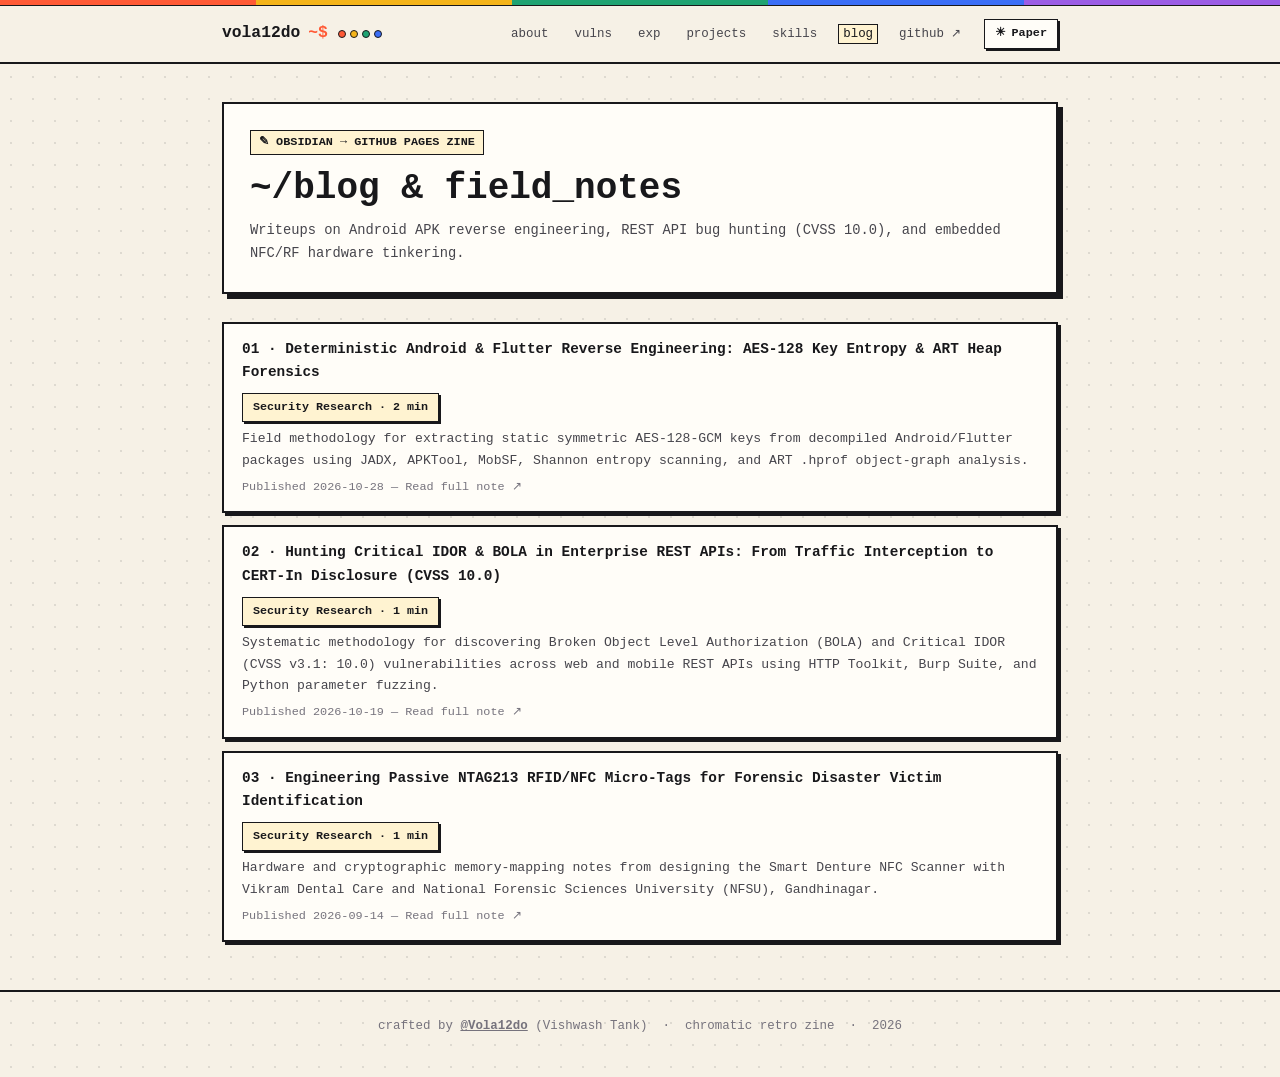
==== commit fa0c241c: "feat: minimalist doodly chromatic retro personal portfolio (praveenxsharma flow + hand-drawn zine ae" ====
--- a/blog/index.html
+++ b/blog/index.html
@@ -1,224 +1,84 @@
-<!doctype html>
+<!DOCTYPE html>
 <html lang="en" data-theme="light">
 <head>
-  <meta charset="utf-8">
-  <meta name="viewport" content="width=device-width, initial-scale=1">
-  <meta http-equiv="Content-Security-Policy" content="default-src 'self'; style-src 'self' 'unsafe-inline' https://fonts.googleapis.com; font-src 'self' https://fonts.gstatic.com; img-src 'self' data: https://raw.githubusercontent.com; script-src 'self' 'unsafe-inline'; connect-src 'self'; object-src 'none'; base-uri 'self'; frame-ancestors 'none';">
-  <title>Research Writing &amp; Dispatches — Vishwash Tank (@Vola12do)</title>
-  <meta name="description" content="Technical research dispatches by Vishwash Tank on Android APK forensics, CVSS 10.0 REST API advisories, and embedded NFC/RFID security.">
-  <link rel="canonical" href="https://vola12do.github.io/blog/">
-  <link rel="preconnect" href="https://fonts.googleapis.com">
-  <link rel="preconnect" href="https://fonts.gstatic.com" crossorigin>
-  <link href="https://fonts.googleapis.com/css2?family=Instrument+Serif:ital@0;1&family=Inter:wght@400;500;600&family=JetBrains+Mono:wght@400;500&display=swap" rel="stylesheet">
-  <link rel="stylesheet" href="../assets/css/style.css">
-  <link rel="stylesheet" href="../assets/css/blog.css">
+  <meta charset="UTF-8" />
+  <meta name="viewport" content="width=device-width, initial-scale=1.0" />
+  <meta http-equiv="Content-Security-Policy" content="default-src 'self'; style-src 'self' 'unsafe-inline' https://fonts.googleapis.com; font-src 'self' https://fonts.gstatic.com; img-src 'self' data: https://raw.githubusercontent.com; script-src 'self' 'unsafe-inline'; connect-src 'self'; object-src 'none'; base-uri 'self'; frame-ancestors 'none';" />
+  <title>Blog &amp; Field Notes &mdash; vola12do (Vishwash Tank)</title>
+  <meta name="description" content="Security writeups, APK forensics notes, and hardware hacking logs by Vishwash Tank (@Vola12do)." />
+  <link rel="canonical" href="https://vola12do.github.io/blog/" />
+  <link rel="preconnect" href="https://fonts.googleapis.com" />
+  <link rel="preconnect" href="https://fonts.gstatic.com" crossorigin />
+  <link href="https://fonts.googleapis.com/css2?family=Caveat:wght@600;700&family=JetBrains+Mono:ital,wght@0,400;0,500;0,600;0,700;1,400&family=Space+Mono:ital,wght@0,400;0,700;1,400&display=swap" rel="stylesheet" />
+  <link rel="stylesheet" href="../assets/css/style.css" />
+  <link rel="stylesheet" href="../assets/css/blog.css" />
 </head>
 <body>
-  <div class="chromatic-wash" aria-hidden="true"></div>
-  <header class="site-header" role="banner">
-    <div class="grid-16 header-grid">
-      <div class="hdr-brand">
-        <a href="../index.html" class="hdr-brand-name">Vishwash Tank</a>
-        <span class="hdr-brand-handle">@Vola12do</span>
-      </div>
-      <div class="hdr-role">
-        <span class="hdr-label">Cybersecurity Researcher</span>
-        <span class="hdr-value">VAPT · Mobile Forensics · RF</span>
-      </div>
-      <nav class="hdr-nav" aria-label="Primary Navigation">
-        <a href="../index.html#work">Work</a>
-        <a href="../index.html#advisories">Advisories</a>
-        <a href="../index.html#about">About</a>
-        <a href="../blog/" class="is-active">Blog</a>
-        <a href="#contact">Contact</a>
-      </nav>
-      <div class="hdr-controls">
-        <div class="hdr-control-group">
-          <span class="hdr-label">Audio</span>
-          <div class="hdr-toggle-row">
-            <button type="button" id="audio-on-btn" class="hdr-toggle-opt" aria-label="Enable subtle UI audio">On</button>
-            <button type="button" id="audio-off-btn" class="hdr-toggle-opt is-on" aria-label="Disable UI audio">Off</button>
+  <div class="chromatic-ribbon" aria-hidden="true">
+    <span></span><span></span><span></span><span></span><span></span>
+  </div>
+  <nav class="site-nav" aria-label="Main Navigation">
+    <div class="wrapper nav-inner">
+      <a class="nav-logo" href="../index.html">
+        vola12do<span class="prompt-tilde">~$</span>
+        <span class="nav-chroma-dots" aria-hidden="true"><i></i><i></i><i></i><i></i></span>
+      </a>
+      <ul class="nav-links">
+        <li><a href="../index.html#about">about</a></li>
+        <li><a href="../index.html#vulns">vulns</a></li>
+        <li><a href="../index.html#experience">exp</a></li>
+        <li><a href="../index.html#projects">projects</a></li>
+        <li><a href="../index.html#skills">skills</a></li>
+        <li><a href="../blog/" class="is-active">blog</a></li>
+        <li><a href="https://github.com/Vola12do" target="_blank" rel="noopener noreferrer">github &#8599;</a></li>
+        <li>
+          <button type="button" id="theme-toggle-btn" class="theme-pill-btn" aria-label="Toggle Paper and CRT Night theme">
+            <span id="theme-toggle-icon">&#9728;</span>
+            <span id="theme-toggle-text">Paper</span>
+          </button>
+        </li>
+      </ul>
+    </div>
+  </nav>
+  <main class="wrapper">
+    <div class="blog-header-box">
+      <span class="blog-kicker">&#9998; Obsidian &rarr; GitHub Pages Zine</span>
+      <h1 class="blog-main-title">~/blog &amp; field_notes</h1>
+      <p class="blog-sub">
+        Writeups on Android APK reverse engineering, REST API bug hunting (CVSS 10.0), and embedded NFC/RF hardware tinkering.
+      </p>
+    </div>
+
+    <div class="notes-list" style="margin-bottom:48px">
+        <a class="note-item" href="android-apk-entropy-and-hprof-forensics/" style="flex-direction:column;align-items:flex-start;gap:6px">
+          <div style="display:flex;justify-content:space-between;width:100%;flex-wrap:wrap;gap:8px">
+            <span class="note-title">01 &middot; Deterministic Android &amp; Flutter Reverse Engineering: AES-128 Key Entropy &amp; ART Heap Forensics</span>
+            <span class="badge badge-yellow">Security Research &middot; 2 min</span>
           </div>
-        </div>
-        <div class="hdr-control-group">
-          <span class="hdr-label">Surface</span>
-          <div class="hdr-toggle-row">
-            <button type="button" id="theme-light-btn" class="hdr-toggle-opt is-on" aria-label="Light stone surface">Light</button>
-            <button type="button" id="theme-dark-btn" class="hdr-toggle-opt" aria-label="Dark ink surface">Dark</button>
+          <p style="font-size:0.82rem;color:var(--ink-soft)">Field methodology for extracting static symmetric AES-128-GCM keys from decompiled Android/Flutter packages using JADX, APKTool, MobSF, Shannon entropy scanning, and ART .hprof object-graph analysis.</p>
+          <span class="note-meta">Published 2026-10-28 &mdash; Read full note &#8599;</span>
+        </a>
+        <a class="note-item" href="critical-idor-bola-rest-api-methodology/" style="flex-direction:column;align-items:flex-start;gap:6px">
+          <div style="display:flex;justify-content:space-between;width:100%;flex-wrap:wrap;gap:8px">
+            <span class="note-title">02 &middot; Hunting Critical IDOR &amp; BOLA in Enterprise REST APIs: From Traffic Interception to CERT-In Disclosure (CVSS 10.0)</span>
+            <span class="badge badge-yellow">Security Research &middot; 1 min</span>
           </div>
-        </div>
-      </div>
-      <div class="hdr-location">
-        <span class="hdr-label">Working globally</span>
-        <span class="hdr-value" id="live-location-time">JAIPUR, --:--</span>
-      </div>
-      <div class="hdr-inquiry">
-        <button type="button" class="copy-email-btn" data-copy-email="vishwashtank@gmail.com">
-          <span class="copy-hint" data-copy-label>For inquiries · Click to copy</span>
-          <span class="copy-address">vishwashtank@gmail.com</span>
-        </button>
-      </div>
+          <p style="font-size:0.82rem;color:var(--ink-soft)">Systematic methodology for discovering Broken Object Level Authorization (BOLA) and Critical IDOR (CVSS v3.1: 10.0) vulnerabilities across web and mobile REST APIs using HTTP Toolkit, Burp Suite, and Python parameter fuzzing.</p>
+          <span class="note-meta">Published 2026-10-19 &mdash; Read full note &#8599;</span>
+        </a>
+        <a class="note-item" href="forensic-nfc-rfid-smart-denture-nfsu/" style="flex-direction:column;align-items:flex-start;gap:6px">
+          <div style="display:flex;justify-content:space-between;width:100%;flex-wrap:wrap;gap:8px">
+            <span class="note-title">03 &middot; Engineering Passive NTAG213 RFID/NFC Micro-Tags for Forensic Disaster Victim Identification</span>
+            <span class="badge badge-yellow">Security Research &middot; 1 min</span>
+          </div>
+          <p style="font-size:0.82rem;color:var(--ink-soft)">Hardware and cryptographic memory-mapping notes from designing the Smart Denture NFC Scanner with Vikram Dental Care and National Forensic Sciences University (NFSU), Gandhinagar.</p>
+          <span class="note-meta">Published 2026-09-14 &mdash; Read full note &#8599;</span>
+        </a>
     </div>
-  </header>
-  <main id="top">
-    <section class="blog-hero">
-      <div class="grid-16">
-        <div class="blog-hero-kicker">
-          <a href="../index.html" class="text-link-underline">← Main Portfolio</a>
-          <span>Research Index (03)</span>
-        </div>
-        <div class="blog-hero-main">
-          <h1 class="blog-hero-title">Research writing &amp; <em>forensic notes</em>.</h1>
-          <p class="blog-hero-sub">
-            Field dispatches on Android APK static/dynamic analysis, REST API authorization flaws (CVSS 10.0), and embedded NFC/RFID hardware engineering.
-          </p>
-        </div>
-        <div class="blog-hero-meta">
-          <span>Obsidian → GitHub Pages</span>
-          <span class="hdr-label">Automated Markdown Pipeline</span>
-        </div>
-      </div>
-    </section>
-
-    <section class="editorial-section">
-      <div class="work-list">
-        <article class="grid-16 work-row" onclick="window.location.href='android-apk-entropy-and-hprof-forensics/'">
-          <div class="work-col-nr">01</div>
-          <div class="work-col-title">
-            <div><mark class="work-mark">SECURITY RESEARCH</mark></div>
-            <h2 class="work-display-sub">Deterministic Android &amp; Flutter Reverse Engineering: AES-128 Key Entropy &amp; ART Heap Forensics</h2>
-          </div>
-          <div class="work-col-date">
-            <span class="hdr-label">Published</span>
-            <span>2026-10-28 · 2 min</span>
-          </div>
-          <div class="work-col-colors" aria-hidden="true">
-            <span class="swatch-23" style="background-color:#1E242B"></span>
-            <span class="swatch-23" style="background-color:#E3E8EC"></span>
-            <span class="swatch-23" style="background-color:#2B6CB0"></span>
-          </div>
-          <div class="work-col-category">
-            <span class="hdr-label">Domain</span>
-            <span>Security Research</span>
-          </div>
-          <div class="work-col-recognition">
-            <span class="hdr-label">Author</span>
-            <span>Vishwash Tank</span>
-          </div>
-          <div class="work-col-desc">
-            <p>Field methodology for extracting static symmetric AES-128-GCM keys from decompiled Android/Flutter packages using JADX, APKTool, MobSF, Shannon entropy scanning, and ART .hprof object-graph analysis.</p>
-            <div class="work-links">
-              <a href="android-apk-entropy-and-hprof-forensics/">Read dispatch ↗</a>
-            </div>
-          </div>
-        </article>
-        <article class="grid-16 work-row" onclick="window.location.href='critical-idor-bola-rest-api-methodology/'">
-          <div class="work-col-nr">02</div>
-          <div class="work-col-title">
-            <div><mark class="work-mark">SECURITY RESEARCH</mark></div>
-            <h2 class="work-display-sub">Hunting Critical IDOR &amp; BOLA in Enterprise REST APIs: From Traffic Interception to CERT-In Disclosure (CVSS 10.0)</h2>
-          </div>
-          <div class="work-col-date">
-            <span class="hdr-label">Published</span>
-            <span>2026-10-19 · 1 min</span>
-          </div>
-          <div class="work-col-colors" aria-hidden="true">
-            <span class="swatch-23" style="background-color:#171717"></span>
-            <span class="swatch-23" style="background-color:#F5D0C5"></span>
-            <span class="swatch-23" style="background-color:#E53E3E"></span>
-          </div>
-          <div class="work-col-category">
-            <span class="hdr-label">Domain</span>
-            <span>Security Research</span>
-          </div>
-          <div class="work-col-recognition">
-            <span class="hdr-label">Author</span>
-            <span>Vishwash Tank</span>
-          </div>
-          <div class="work-col-desc">
-            <p>Systematic methodology for discovering Broken Object Level Authorization (BOLA) and Critical IDOR (CVSS v3.1: 10.0) vulnerabilities across web and mobile REST APIs using HTTP Toolkit, Burp Suite, and Python parameter fuzzing.</p>
-            <div class="work-links">
-              <a href="critical-idor-bola-rest-api-methodology/">Read dispatch ↗</a>
-            </div>
-          </div>
-        </article>
-        <article class="grid-16 work-row" onclick="window.location.href='forensic-nfc-rfid-smart-denture-nfsu/'">
-          <div class="work-col-nr">03</div>
-          <div class="work-col-title">
-            <div><mark class="work-mark">SECURITY RESEARCH</mark></div>
-            <h2 class="work-display-sub">Engineering Passive NTAG213 RFID/NFC Micro-Tags for Forensic Disaster Victim Identification</h2>
-          </div>
-          <div class="work-col-date">
-            <span class="hdr-label">Published</span>
-            <span>2026-09-14 · 1 min</span>
-          </div>
-          <div class="work-col-colors" aria-hidden="true">
-            <span class="swatch-23" style="background-color:#1A2E26"></span>
-            <span class="swatch-23" style="background-color:#DCE5DF"></span>
-            <span class="swatch-23" style="background-color:#2F855A"></span>
-          </div>
-          <div class="work-col-category">
-            <span class="hdr-label">Domain</span>
-            <span>Security Research</span>
-          </div>
-          <div class="work-col-recognition">
-            <span class="hdr-label">Author</span>
-            <span>Vishwash Tank</span>
-          </div>
-          <div class="work-col-desc">
-            <p>Hardware and cryptographic memory-mapping notes from designing the Smart Denture NFC Scanner with Vikram Dental Care and National Forensic Sciences University (NFSU), Gandhinagar.</p>
-            <div class="work-links">
-              <a href="forensic-nfc-rfid-smart-denture-nfsu/">Read dispatch ↗</a>
-            </div>
-          </div>
-        </article>
-      </div>
-    </section>
-    <section id="contact" class="contact-sheet-section" aria-labelledby="contact-heading">
-      <div class="grid-16">
-        <div class="huyml-contact-card">
-          <div class="contact-heading-col">
-            <div>
-              <h2 id="contact-heading" class="contact-serif-heading">Come say hi</h2>
-            </div>
-            <p class="contact-subnote">
-              Open to Offensive Security, VAPT, Mobile Malware Forensics, and Embedded Security R&amp;D opportunities worldwide.
-            </p>
-          </div>
-          <div class="contact-options-grid">
-            <div class="contact-info-item">
-              <span class="contact-info-label">Drop me a line</span>
-              <div class="contact-info-links">
-                <button type="button" data-copy-email="vishwashtank@gmail.com">
-                  <span data-copy-label>vishwashtank@gmail.com (Click to copy)</span>
-                </button>
-                <a href="mailto:vishwashtank@gmail.com">Open mail client ↗</a>
-              </div>
-            </div>
-            <div class="contact-info-item">
-              <span class="contact-info-label">Direct line</span>
-              <div class="contact-info-links">
-                <a href="tel:+919664970450">+91 96649 70450</a>
-                <span>Jaipur / Ahmedabad, India</span>
-              </div>
-            </div>
-            <div class="contact-info-item">
-              <span class="contact-info-label">Portfolio &amp; CV</span>
-              <div class="contact-info-links">
-                <a href="../index.html">Main Portfolio ↗</a>
-                <a href="../assets/Vishwash_Tank_CV.pdf" target="_blank" rel="noopener noreferrer">Download CV (PDF) ↗</a>
-              </div>
-            </div>
-          </div>
-        </div>
-      </div>
-    </section>
   </main>
-  <footer class="site-footer" role="contentinfo">
-    <div class="grid-16">
-      <div class="footer-left">© 2026 Vishwash Tank (@Vola12do). All rights reserved.</div>
-      <div class="footer-mid">Typography: Instrument Serif &amp; Inter · Chromatic Editorial System</div>
-      <div class="footer-right"><a href="#top">Back to top ↑</a></div>
+  <footer class="site-footer">
+    <div class="wrapper">
+      <p>crafted by <a href="https://github.com/Vola12do" target="_blank" rel="noopener noreferrer" style="text-decoration:underline;font-weight:700">@Vola12do</a> (Vishwash Tank) &nbsp;&middot;&nbsp; chromatic retro zine &nbsp;&middot;&nbsp; 2026</p>
     </div>
   </footer>
   <script src="../assets/js/site.js" defer></script>
--- a/assets/css/style.css
+++ b/assets/css/style.css
@@ -1,50 +1,70 @@
 /* ==========================================================================
-   VISHWASH TANK (@VOLA12DO) — MINIMALIST CHROMATIC EDITORIAL SYSTEM
-   Inspired by Huy Phan (https://huyml.co/)
-   Gallery-grade #ECECEC canvas · 16-column architectural grid · 12px Grotesque
-   Editorial Display Serif · 23x23 Chromatic Triads · Ruler Index
+   VISHWASH TANK (@VOLA12DO) — PERSONAL PORTFOLIO & ZINE NOTEBOOK
+   Minimalist · Doodly · Chromatic · Retro-Styled · Anti-AI-Slop
+   Inspired by praveenxsharma.github.io structure + hand-drawn chromatic craft
    ========================================================================== */
 
 :root {
-  /* Core HuyML Canvas Tokens */
-  --bg: #ececec;
-  --bg-soft: #e4e4e4;
-  --bg-elevated: #f5f5f5;
-  --ink: #171717;
-  --ink-muted: rgba(23, 23, 23, 0.48);
-  --ink-subtle: rgba(23, 23, 23, 0.28);
-  --hairline: rgba(23, 23, 23, 0.11);
-  --hairline-strong: rgba(23, 23, 23, 0.24);
-
-  /* Dynamic Chromatic Tokens (Updated live per active work item) */
-  --chroma-1: #171717;
-  --chroma-2: #d8d4cb;
-  --chroma-3: #ff5a36;
-  --chroma-ambient: rgba(255, 90, 54, 0.09);
-
-  /* Contact Drawer (HuyML signature dark frosted sheet) */
-  --drawer-bg: rgba(23, 23, 23, 0.96);
-  --drawer-ink: #ffffff;
-  --drawer-muted: rgba(255, 255, 255, 0.5);
-
-  /* Typography */
-  --font-sans: 'Inter', -apple-system, BlinkMacSystemFont, 'Helvetica Neue', Arial, sans-serif;
-  --font-serif: 'Instrument Serif', 'Playfair Display', Georgia, serif;
+  /* Default: Warm Retro Zine Paper + India Ink + Chromatic Retro Primaries */
+  --bg: #f6f1e6;
+  --bg-card: #fffdf8;
+  --bg-subtle: #ede6d6;
+  --bg-code: #1b1b22;
+  --ink: #18181b;
+  --ink-soft: #46454c;
+  --ink-muted: #76737d;
+  --border: #18181b;
+  --border-soft: rgba(24, 24, 27, 0.16);
+  --shadow: 3px 3px 0px #18181b;
+  --shadow-lg: 5px 5px 0px #18181b;
+  --grid-dot: rgba(24, 24, 27, 0.11);
+
+  /* Chromatic Retro 5-Color Strip */
+  --c-red: #ff5a36;
+  --c-yellow: #f4b41a;
+  --c-green: #1fa372;
+  --c-blue: #3b6ef6;
+  --c-purple: #9b5de5;
+
+  /* Soft Chromatic Tintills for Badges/Cards */
+  --tint-red: #ffe6df;
+  --tint-yellow: #fff3d1;
+  --tint-green: #dcfce7;
+  --tint-blue: #e0ebff;
+  --tint-purple: #f1e4ff;
+
+  /* Fonts */
   --font-mono: 'JetBrains Mono', ui-monospace, SFMono-Regular, Menlo, monospace;
-
-  /* Motion */
-  --ease-out: cubic-bezier(0.16, 1, 0.3, 1);
+  --font-display: 'Space Mono', 'JetBrains Mono', monospace;
+  --font-hand: 'Caveat', cursive, sans-serif;
 }
 
 html[data-theme="dark"] {
-  --bg: #111111;
-  --bg-soft: #181818;
-  --bg-elevated: #1d1d1d;
-  --ink: #f2f2f2;
-  --ink-muted: rgba(242, 242, 242, 0.5);
-  --ink-subtle: rgba(242, 242, 242, 0.26);
-  --hairline: rgba(242, 242, 242, 0.11);
-  --hairline-strong: rgba(242, 242, 242, 0.26);
+  /* Retro CRT / Catppuccin Mocha Night Mode */
+  --bg: #181825;
+  --bg-card: #1e1e2e;
+  --bg-subtle: #11111b;
+  --bg-code: #11111b;
+  --ink: #cdd6f4;
+  --ink-soft: #bac2de;
+  --ink-muted: #7f849c;
+  --border: #45475a;
+  --border-soft: rgba(205, 214, 244, 0.12);
+  --shadow: 3px 3px 0px #0b0b12;
+  --shadow-lg: 5px 5px 0px #0b0b12;
+  --grid-dot: rgba(205, 214, 244, 0.08);
+
+  --c-red: #f38ba8;
+  --c-yellow: #f9e2af;
+  --c-green: #a6e3a1;
+  --c-blue: #89b4fa;
+  --c-purple: #cba6f7;
+
+  --tint-red: rgba(243, 139, 168, 0.14);
+  --tint-yellow: rgba(249, 226, 175, 0.14);
+  --tint-green: rgba(166, 227, 161, 0.14);
+  --tint-blue: rgba(137, 180, 250, 0.14);
+  --tint-purple: rgba(203, 166, 247, 0.14);
 }
 
 *, *::before, *::after {
@@ -54,48 +74,26 @@
 }
 
 html {
+  scroll-behavior: smooth;
   font-size: 16px;
-  scroll-behavior: smooth;
+}
+
+body {
   background-color: var(--bg);
+  background-image: radial-gradient(var(--grid-dot) 1px, transparent 1px);
+  background-size: 22px 22px;
   color: var(--ink);
-  -webkit-font-smoothing: antialiased;
-  -moz-osx-font-smoothing: grayscale;
-  text-rendering: optimizeLegibility;
-}
-
-body {
-  font-family: var(--font-sans);
-  font-size: 12px;
-  font-weight: 500;
-  line-height: 1.35;
-  letter-spacing: 0.01em;
-  background-color: var(--bg);
-  color: var(--ink);
+  font-family: var(--font-mono);
+  font-size: 0.88rem;
+  line-height: 1.65;
+  min-height: 100vh;
   overflow-x: hidden;
-  transition: background-color 480ms var(--ease-out), color 320ms var(--ease-out);
-  position: relative;
-}
-
-/* Subtle ambient chromatic wash that shifts smoothly as you browse work */
-.chromatic-wash {
-  position: fixed;
-  inset: 0;
-  pointer-events: none;
-  z-index: 0;
-  background:
-    radial-gradient(65% 55% at 78% 28%, var(--chroma-ambient), transparent 70%),
-    radial-gradient(50% 45% at 20% 80%, rgba(0, 0, 0, 0.02), transparent 70%);
-  transition: background 600ms var(--ease-out);
+  transition: background-color 0.2s ease, color 0.2s ease;
 }
 
 a {
   color: inherit;
   text-decoration: none;
-  transition: opacity 200ms ease, color 200ms ease;
-}
-
-a:hover {
-  opacity: 0.65;
 }
 
 button {
@@ -106,996 +104,895 @@
   cursor: pointer;
 }
 
-/* ==========================================================================
-   16-COLUMN ARCHITECTURAL GRID (HuyML Layout Engine)
-   ========================================================================== */
-.grid-16 {
+/* Top 5-Color Chromatic Retro Ribbon */
+.chromatic-ribbon {
+  height: 6px;
+  width: 100%;
   display: grid;
-  grid-template-columns: repeat(16, minmax(0, 1fr));
-  column-gap: 24px;
-  row-gap: 12px;
-  width: 100%;
-  max-width: 1760px;
-  margin: 0 auto;
-  padding-left: 44px;
-  padding-right: 44px;
-  position: relative;
-  z-index: 2;
-}
-
-/* ==========================================================================
-   FIXED MINIMALIST HEADER ("PC" in huyml.co)
-   ========================================================================== */
-.site-header {
+  grid-template-columns: repeat(5, 1fr);
   position: fixed;
   top: 0;
   left: 0;
-  right: 0;
-  z-index: 40;
-  padding-top: 34px;
-  padding-bottom: 22px;
-  background: linear-gradient(to bottom, var(--bg) 55%, rgba(236, 236, 236, 0));
-  transition: background 400ms var(--ease-out);
-}
-
-html[data-theme="dark"] .site-header {
-  background: linear-gradient(to bottom, rgba(17, 17, 17, 0.92) 55%, rgba(17, 17, 17, 0));
-}
-
-.header-grid {
-  align-items: start;
-}
-
-.hdr-brand {
-  grid-column: 1 / span 2;
+  z-index: 200;
+  border-bottom: 1.5px solid var(--border);
+}
+.chromatic-ribbon span:nth-child(1) { background: var(--c-red); }
+.chromatic-ribbon span:nth-child(2) { background: var(--c-yellow); }
+.chromatic-ribbon span:nth-child(3) { background: var(--c-green); }
+.chromatic-ribbon span:nth-child(4) { background: var(--c-blue); }
+.chromatic-ribbon span:nth-child(5) { background: var(--c-purple); }
+
+/* Centered Personal Portfolio Wrapper (Like praveenxsharma.github.io) */
+.wrapper {
+  position: relative;
+  z-index: 1;
+  max-width: 880px;
+  margin: 0 auto;
+  padding: 0 22px;
+}
+
+/* ==========================================================================
+   STICKY RETRO NAVBAR
+   ========================================================================== */
+.site-nav {
+  position: sticky;
+  top: 6px;
+  z-index: 100;
+  background: var(--bg);
+  border-bottom: 2px solid var(--border);
+  transition: background-color 0.2s ease;
+}
+
+.nav-inner {
+  display: flex;
+  align-items: center;
+  justify-content: space-between;
+  padding-top: 13px;
+  padding-bottom: 13px;
+  gap: 16px;
+  flex-wrap: wrap;
+}
+
+.nav-logo {
+  font-family: var(--font-display);
+  font-weight: 700;
+  font-size: 1.02rem;
+  color: var(--ink);
+  display: inline-flex;
+  align-items: center;
+  gap: 8px;
+}
+
+.nav-logo .prompt-tilde {
+  color: var(--c-red);
+}
+
+.nav-chroma-dots {
+  display: inline-flex;
+  gap: 4px;
+  margin-left: 2px;
+}
+.nav-chroma-dots i {
+  width: 8px;
+  height: 8px;
+  border-radius: 50%;
+  border: 1px solid var(--border);
+  display: inline-block;
+}
+.nav-chroma-dots i:nth-child(1) { background: var(--c-red); }
+.nav-chroma-dots i:nth-child(2) { background: var(--c-yellow); }
+.nav-chroma-dots i:nth-child(3) { background: var(--c-green); }
+.nav-chroma-dots i:nth-child(4) { background: var(--c-blue); }
+
+.nav-links {
+  display: flex;
+  align-items: center;
+  gap: 18px;
+  list-style: none;
+  flex-wrap: wrap;
+}
+
+.nav-links a {
+  font-size: 0.78rem;
+  color: var(--ink-soft);
+  position: relative;
+  padding: 2px 4px;
+  transition: color 0.15s ease, transform 0.15s ease;
+}
+
+.nav-links a:hover,
+.nav-links a.is-active {
+  color: var(--ink);
+  background: var(--tint-yellow);
+  outline: 1.5px solid var(--border);
+}
+
+.theme-pill-btn {
+  display: inline-flex;
+  align-items: center;
+  gap: 6px;
+  font-size: 0.74rem;
+  font-weight: 600;
+  padding: 4px 10px;
+  background: var(--bg-card);
+  border: 1.5px solid var(--border);
+  box-shadow: 2px 2px 0px var(--border);
+  transition: transform 0.12s ease, box-shadow 0.12s ease;
+}
+
+.theme-pill-btn:hover {
+  transform: translate(-1px, -1px);
+  box-shadow: 3px 3px 0px var(--border);
+}
+
+.theme-pill-btn:active {
+  transform: translate(1px, 1px);
+  box-shadow: 1px 1px 0px var(--border);
+}
+
+/* ==========================================================================
+   PERSONAL HERO WITH HAND-DRAWN DOODLE MASCOT
+   ========================================================================== */
+.hero {
+  padding: 64px 0 44px;
+  display: grid;
+  grid-template-columns: 1.35fr 0.85fr;
+  gap: 32px;
+  align-items: center;
+  position: relative;
+}
+
+.hero-tag {
+  font-size: 0.72rem;
+  letter-spacing: 0.12em;
+  text-transform: uppercase;
+  color: var(--ink-soft);
+  margin-bottom: 14px;
+  display: inline-flex;
+  align-items: center;
+  gap: 8px;
+  background: var(--tint-green);
+  padding: 3px 10px;
+  border: 1.5px solid var(--border);
+  box-shadow: 2px 2px 0px var(--border);
+}
+
+.hero h1 {
+  font-family: var(--font-display);
+  font-size: clamp(2.1rem, 5vw, 3.35rem);
+  line-height: 1.08;
+  letter-spacing: -0.03em;
+  color: var(--ink);
+  margin-bottom: 8px;
+}
+
+.hero h1 .dim {
+  color: var(--ink-muted);
+}
+
+.hero h1 .accent {
+  color: var(--c-red);
+  position: relative;
+  display: inline-block;
+}
+
+.doodle-underline-svg {
+  display: block;
+  width: 210px;
+  height: 14px;
+  margin-top: 2px;
+  margin-bottom: 14px;
+}
+
+.cursor-blink {
+  display: inline-block;
+  width: 12px;
+  height: 0.85em;
+  background: var(--c-red);
+  vertical-align: -2px;
+  margin-left: 4px;
+  animation: blink 1s steps(2, start) infinite;
+}
+
+@keyframes blink {
+  to { visibility: hidden; }
+}
+
+.hero-sub {
+  font-size: 0.87rem;
+  color: var(--ink-soft);
+  margin: 14px 0 22px;
+  line-height: 1.7;
+  border-left: 3px solid var(--c-blue);
+  background: var(--bg-card);
+  padding: 12px 16px;
+  border-top: 1.5px solid var(--border);
+  border-right: 1.5px solid var(--border);
+  border-bottom: 1.5px solid var(--border);
+  box-shadow: var(--shadow);
+}
+
+.hero-badges {
+  display: flex;
+  flex-wrap: wrap;
+  gap: 8px;
+  margin-bottom: 22px;
+}
+
+.badge {
+  font-size: 0.73rem;
+  font-weight: 600;
+  padding: 4px 10px;
+  border: 1.5px solid var(--border);
+  box-shadow: 2px 2px 0px var(--border);
+  display: inline-flex;
+  align-items: center;
+  gap: 6px;
+  transition: transform 0.14s ease;
+}
+
+.badge:hover {
+  transform: translateY(-2px) rotate(-1deg);
+}
+
+.badge-red    { background: var(--tint-red); }
+.badge-yellow { background: var(--tint-yellow); }
+.badge-green  { background: var(--tint-green); }
+.badge-blue   { background: var(--tint-blue); }
+.badge-purple { background: var(--tint-purple); }
+
+.hero-cta-row {
+  display: flex;
+  flex-wrap: wrap;
+  align-items: center;
+  gap: 12px;
+}
+
+.motto-box {
+  display: inline-flex;
+  align-items: center;
+  gap: 8px;
+  background: var(--bg-card);
+  border: 1.5px solid var(--border);
+  border-left: 5px solid var(--c-green);
+  padding: 8px 14px;
+  font-size: 0.76rem;
+  font-weight: 600;
+  box-shadow: var(--shadow);
+}
+
+.retro-btn {
+  display: inline-flex;
+  align-items: center;
+  gap: 6px;
+  padding: 8px 14px;
+  font-size: 0.76rem;
+  font-weight: 700;
+  background: var(--c-yellow);
+  color: #18181b;
+  border: 1.5px solid var(--border);
+  box-shadow: var(--shadow);
+  transition: transform 0.12s ease, box-shadow 0.12s ease;
+}
+
+.retro-btn:hover {
+  transform: translate(-2px, -2px);
+  box-shadow: var(--shadow-lg);
+}
+
+/* Right Column: Hand-Drawn CRT Hacker Doodle Card */
+.hero-doodle-stage {
+  position: relative;
   display: flex;
   flex-direction: column;
-  gap: 2px;
-}
-
-.hdr-brand-name {
+  align-items: center;
+}
+
+.doodle-polaroid {
+  background: var(--bg-card);
+  border: 2px solid var(--border);
+  box-shadow: var(--shadow-lg);
+  padding: 16px 16px 12px;
+  transform: rotate(1.5deg);
+  transition: transform 0.25s ease;
+  position: relative;
+  width: 100%;
+  max-width: 310px;
+}
+
+.doodle-polaroid:hover {
+  transform: rotate(-1deg) translateY(-3px);
+}
+
+/* Little masking tape doodle at top of polaroid */
+.doodle-tape {
+  position: absolute;
+  top: -11px;
+  left: 50%;
+  transform: translateX(-50%) rotate(-2deg);
+  width: 84px;
+  height: 22px;
+  background: rgba(244, 180, 26, 0.72);
+  border: 1.5px dashed var(--border);
+  z-index: 2;
+}
+
+.doodle-svg-canvas {
+  width: 100%;
+  height: auto;
+  display: block;
+  background: var(--bg-subtle);
+  border: 1.5px solid var(--border);
+}
+
+.doodle-caption {
+  font-family: var(--font-hand);
+  font-size: 1.18rem;
+  color: var(--ink);
+  text-align: center;
+  margin-top: 8px;
+  line-height: 1.2;
+}
+
+.hand-note {
+  font-family: var(--font-hand);
+  font-size: 1.15rem;
+  color: var(--c-red);
+  display: inline-flex;
+  align-items: center;
+  gap: 4px;
+}
+
+/* ==========================================================================
+   DECORATIVE RETRO OS CODE WINDOW ("about_me.rs" like praveenxsharma.github.io)
+   ========================================================================== */
+.code-block {
+  background: var(--bg-code);
+  color: #cdd6f4;
+  border: 2px solid var(--border);
+  box-shadow: var(--shadow-lg);
+  margin: 28px 0 56px;
+  overflow: hidden;
+}
+
+.code-header {
+  background: #11111b;
+  padding: 9px 14px;
+  display: flex;
+  align-items: center;
+  justify-content: space-between;
+  border-bottom: 2px solid var(--border);
+}
+
+.code-dots {
+  display: flex;
+  align-items: center;
+  gap: 7px;
+}
+
+.cdot {
+  width: 11px;
+  height: 11px;
+  border-radius: 50%;
+  border: 1px solid rgba(0, 0, 0, 0.45);
+}
+.cdot-red    { background: #ff5a36; }
+.cdot-yellow { background: #f4b41a; }
+.cdot-green  { background: #1fa372; }
+
+.code-filename {
+  font-size: 0.74rem;
+  color: #a6adc8;
+  letter-spacing: 0.04em;
+}
+
+.code-tag {
+  font-size: 0.68rem;
+  color: #f9e2af;
+  border: 1px solid #45475a;
+  padding: 1px 6px;
+}
+
+.code-body {
+  padding: 20px 22px;
+  font-size: 0.8rem;
+  line-height: 1.8;
+  overflow-x: auto;
+  font-family: var(--font-mono);
+}
+
+.kw { color: #cba6f7; font-weight: 600; }
+.fn { color: #89b4fa; }
+.st { color: #a6e3a1; }
+.cm { color: #6c7086; font-style: italic; }
+.ty { color: #f9e2af; }
+.op { color: #94e2d5; }
+.vr { color: #cdd6f4; }
+
+/* ==========================================================================
+   SECTIONS (// 01 About, // 02 Vulns, // 03 Experience, // 04 Projects, // 05 Skills)
+   ========================================================================== */
+.section {
+  padding: 36px 0;
+}
+
+.section-header {
+  display: flex;
+  align-items: baseline;
+  justify-content: space-between;
+  flex-wrap: wrap;
+  gap: 10px;
+  margin-bottom: 22px;
+  padding-bottom: 10px;
+  border-bottom: 2px dashed var(--border);
+}
+
+.section-title-group {
+  display: flex;
+  align-items: baseline;
+  gap: 12px;
+}
+
+.section-label {
+  font-family: var(--font-display);
+  font-size: 0.76rem;
+  font-weight: 700;
+  padding: 2px 8px;
+  background: var(--c-red);
+  color: #fff;
+  border: 1.5px solid var(--border);
+  box-shadow: 2px 2px 0px var(--border);
+}
+
+.section-title {
+  font-family: var(--font-display);
+  font-size: 1.45rem;
+  font-weight: 700;
+  letter-spacing: -0.02em;
+}
+
+.section-doodle-note {
+  font-family: var(--font-hand);
+  font-size: 1.2rem;
+  color: var(--ink-soft);
+}
+
+/* // 01 ABOUT 2x2 GRID */
+.about-grid {
+  display: grid;
+  grid-template-columns: 1fr 1fr;
+  gap: 16px;
+}
+
+.about-card {
+  background: var(--bg-card);
+  border: 2px solid var(--border);
+  box-shadow: var(--shadow);
+  padding: 20px;
+  position: relative;
+  transition: transform 0.16s ease, box-shadow 0.16s ease;
+}
+
+.about-card:hover {
+  transform: translate(-2px, -2px);
+  box-shadow: var(--shadow-lg);
+}
+
+.about-card-top {
+  display: flex;
+  align-items: center;
+  justify-content: space-between;
+  margin-bottom: 10px;
+}
+
+.about-card-title {
+  font-family: var(--font-display);
+  font-size: 0.78rem;
+  font-weight: 700;
+  text-transform: uppercase;
+  letter-spacing: 0.08em;
+  padding: 2px 8px;
+  border: 1.5px solid var(--border);
+}
+
+.about-doodle-icon {
+  width: 34px;
+  height: 34px;
+  stroke: var(--ink);
+  fill: none;
+  stroke-width: 2;
+  stroke-linecap: round;
+  stroke-linejoin: round;
+}
+
+.about-card-val {
+  font-size: 0.84rem;
+  color: var(--ink-soft);
+  line-height: 1.62;
+}
+
+.about-card-val .hi {
+  color: var(--ink);
   font-weight: 600;
-  letter-spacing: -0.01em;
+  background: var(--tint-yellow);
+  padding: 0 4px;
+}
+
+/* // 02 VULNERABILITY TICKETS (01 to 05) */
+.vuln-stack {
+  display: flex;
+  flex-direction: column;
+  gap: 12px;
+}
+
+.vuln-ticket {
+  background: var(--bg-card);
+  border: 2px solid var(--border);
+  box-shadow: var(--shadow);
+  padding: 16px 18px;
+  cursor: pointer;
+  transition: transform 0.14s ease;
+}
+
+.vuln-ticket:hover {
+  transform: translateX(3px);
+}
+
+.vuln-ticket-head {
+  display: flex;
+  align-items: center;
+  justify-content: space-between;
+  gap: 12px;
+  flex-wrap: wrap;
+}
+
+.vuln-head-left {
+  display: flex;
+  align-items: center;
+  gap: 10px;
+  flex-wrap: wrap;
+}
+
+.vuln-num {
+  font-family: var(--font-display);
+  font-size: 0.75rem;
+  font-weight: 700;
+  padding: 2px 7px;
+  border: 1.5px solid var(--border);
+  background: var(--bg-subtle);
+}
+
+.vuln-title {
+  font-family: var(--font-display);
+  font-size: 0.94rem;
+  font-weight: 700;
+}
+
+.vuln-summary {
+  margin-top: 8px;
+  font-size: 0.83rem;
+  color: var(--ink-soft);
+}
+
+.vuln-details {
+  display: none;
+  margin-top: 12px;
+  padding-top: 12px;
+  border-top: 1.5px dashed var(--border);
+  font-size: 0.8rem;
+  color: var(--ink-soft);
+  grid-template-columns: 1fr 1fr;
+  gap: 12px;
+}
+
+.vuln-ticket.is-open .vuln-details {
+  display: grid;
+}
+
+.vuln-detail-box {
+  background: var(--bg-subtle);
+  border: 1.5px solid var(--border);
+  padding: 10px 12px;
+}
+
+.vuln-detail-label {
+  font-size: 0.7rem;
+  font-weight: 700;
+  text-transform: uppercase;
   color: var(--ink);
-}
-
-.hdr-brand-handle {
-  color: var(--ink-muted);
-}
-
-.hdr-role {
-  grid-column: 3 / span 3;
+  display: block;
+  margin-bottom: 4px;
+}
+
+/* // 03 EXPERIENCE TIMELINE */
+.timeline-list {
   display: flex;
   flex-direction: column;
-  gap: 2px;
-}
-
-.hdr-label {
-  color: var(--ink-muted);
-}
-
-.hdr-value {
-  color: var(--ink);
-}
-
-.hdr-nav {
-  grid-column: 6 / span 4;
-  display: flex;
+  gap: 16px;
+}
+
+.timeline-card {
+  background: var(--bg-card);
+  border: 2px solid var(--border);
+  box-shadow: var(--shadow);
+  padding: 18px 20px;
+  position: relative;
+}
+
+.timeline-top {
+  display: flex;
+  align-items: baseline;
+  justify-content: space-between;
+  gap: 10px;
   flex-wrap: wrap;
-  gap: 18px;
-  align-items: center;
-}
-
-.hdr-nav a,
-.hdr-nav button {
-  font-size: 12px;
-  font-weight: 500;
-  letter-spacing: 0.02em;
-  text-transform: uppercase;
-  color: var(--ink-muted);
-  position: relative;
-  padding-bottom: 2px;
-  transition: color 200ms ease;
-}
-
-.hdr-nav a:hover,
-.hdr-nav a.is-active,
-.hdr-nav button:hover {
-  color: var(--ink);
-  opacity: 1;
-}
-
-.hdr-nav a.is-active::after {
-  content: "";
-  position: absolute;
-  left: 0;
-  right: 0;
-  bottom: -2px;
-  height: 1px;
-  background: var(--ink);
-}
-
-.hdr-controls {
-  grid-column: 10 / span 2;
-  display: flex;
-  gap: 20px;
-}
-
-.hdr-control-group {
+  margin-bottom: 6px;
+}
+
+.timeline-role {
+  font-family: var(--font-display);
+  font-size: 0.96rem;
+  font-weight: 700;
+}
+
+.timeline-date {
+  font-size: 0.74rem;
+  font-weight: 600;
+  padding: 2px 8px;
+  border: 1.5px solid var(--border);
+  background: var(--tint-yellow);
+}
+
+.timeline-org {
+  font-size: 0.82rem;
+  font-weight: 600;
+  color: var(--c-blue);
+  margin-bottom: 10px;
+}
+
+.timeline-points {
+  padding-left: 18px;
+  font-size: 0.82rem;
+  color: var(--ink-soft);
+}
+
+.timeline-points li {
+  margin-bottom: 4px;
+}
+
+/* // 04 PROJECTS 2-COL RETRO GRID */
+.projects-grid {
+  display: grid;
+  grid-template-columns: 1fr 1fr;
+  gap: 16px;
+}
+
+.project-card {
+  background: var(--bg-card);
+  border: 2px solid var(--border);
+  box-shadow: var(--shadow);
   display: flex;
   flex-direction: column;
-  gap: 2px;
-}
-
-.hdr-toggle-row {
-  display: inline-flex;
-  gap: 6px;
-}
-
-.hdr-toggle-opt {
-  color: var(--ink-muted);
-  transition: color 180ms ease;
-}
-
-.hdr-toggle-opt.is-on {
-  color: var(--ink);
+  justify-content: space-between;
+  transition: transform 0.16s ease, box-shadow 0.16s ease;
+}
+
+.project-card:hover {
+  transform: translate(-2px, -2px);
+  box-shadow: var(--shadow-lg);
+}
+
+.project-window-bar {
+  padding: 7px 12px;
+  border-bottom: 2px solid var(--border);
+  display: flex;
+  align-items: center;
+  justify-content: space-between;
+  font-size: 0.72rem;
+  font-weight: 700;
+}
+
+.project-body {
+  padding: 16px 18px;
+  flex: 1;
+}
+
+.project-title {
+  font-family: var(--font-display);
+  font-size: 0.98rem;
+  font-weight: 700;
+  margin-bottom: 6px;
+}
+
+.project-desc {
+  font-size: 0.82rem;
+  color: var(--ink-soft);
+  margin-bottom: 12px;
+}
+
+.project-foot {
+  padding: 10px 18px;
+  border-top: 1.5px dashed var(--border);
+  display: flex;
+  align-items: center;
+  justify-content: space-between;
+  font-size: 0.74rem;
+  background: var(--bg-subtle);
+}
+
+.project-foot a {
+  font-weight: 700;
   text-decoration: underline;
   text-underline-offset: 3px;
 }
 
-.hdr-location {
-  grid-column: 12 / span 2;
+/* // 05 SKILLS & WORKBENCH CHIPS (Like praveenxsharma.github.io) */
+.skills-group {
+  margin-bottom: 20px;
+}
+
+.skills-group-label {
+  font-size: 0.74rem;
+  font-weight: 700;
+  text-transform: uppercase;
+  letter-spacing: 0.08em;
+  color: var(--ink-muted);
+  margin-bottom: 8px;
+}
+
+.chips-row {
+  display: flex;
+  flex-wrap: wrap;
+  gap: 9px;
+}
+
+.chip {
+  display: inline-flex;
+  align-items: center;
+  gap: 7px;
+  background: var(--bg-card);
+  border: 1.5px solid var(--border);
+  box-shadow: 2px 2px 0px var(--border);
+  padding: 6px 12px;
+  font-size: 0.78rem;
+  font-weight: 500;
+  transition: transform 0.14s ease, background-color 0.14s ease;
+}
+
+.chip:hover {
+  transform: translateY(-2px);
+  background: var(--tint-yellow);
+}
+
+.chip-dot {
+  width: 8px;
+  height: 8px;
+  border-radius: 50%;
+  border: 1px solid var(--border);
+}
+
+/* // 06 BLOG NOTES LIST */
+.notes-list {
   display: flex;
   flex-direction: column;
-  gap: 2px;
-}
-
-.hdr-inquiry {
-  grid-column: 14 / span 3;
+  gap: 12px;
+}
+
+.note-item {
+  display: flex;
+  align-items: center;
+  justify-content: space-between;
+  gap: 14px;
+  background: var(--bg-card);
+  border: 2px solid var(--border);
+  box-shadow: var(--shadow);
+  padding: 14px 18px;
+  transition: transform 0.14s ease;
+}
+
+.note-item:hover {
+  transform: translateX(4px);
+  background: var(--tint-yellow);
+}
+
+.note-title {
+  font-family: var(--font-display);
+  font-size: 0.9rem;
+  font-weight: 700;
+}
+
+.note-meta {
+  font-size: 0.74rem;
+  color: var(--ink-muted);
+  white-space: nowrap;
+}
+
+/* RETRO POSTCARD CONTACT BOX */
+.postcard-box {
+  margin: 44px 0 36px;
+  background: var(--bg-card);
+  border: 2px solid var(--border);
+  box-shadow: var(--shadow-lg);
+  padding: 26px;
+  position: relative;
+  display: grid;
+  grid-template-columns: 1.3fr 1fr;
+  gap: 24px;
+  align-items: center;
+}
+
+.postcard-stamp {
+  position: absolute;
+  top: 16px;
+  right: 16px;
+  width: 54px;
+  height: 62px;
+  border: 2px dashed var(--border);
+  background: var(--tint-red);
   display: flex;
   flex-direction: column;
-  align-items: flex-end;
-  text-align: right;
-  gap: 2px;
-}
-
-.copy-email-btn {
+  align-items: center;
+  justify-content: center;
+  font-size: 0.62rem;
+  font-weight: 700;
+  text-align: center;
+  transform: rotate(3deg);
+}
+
+.postcard-links {
+  display: flex;
+  flex-direction: column;
+  gap: 8px;
+  border-left: 2px dashed var(--border);
+  padding-left: 20px;
+}
+
+.postcard-links a,
+.postcard-links button {
+  font-size: 0.82rem;
+  font-weight: 600;
+  text-align: left;
   display: inline-flex;
-   flex-direction: column;
-  align-items: flex-end;
-  gap: 2px;
-  text-align: right;
-}
-
-.copy-email-btn .copy-hint {
+  align-items: center;
+  gap: 8px;
+}
+
+.postcard-links a:hover,
+.postcard-links button:hover {
+  color: var(--c-red);
+  text-decoration: underline;
+}
+
+/* FOOTER */
+.site-footer {
+  border-top: 2px solid var(--border);
+  padding: 24px 0 40px;
+  text-align: center;
+  font-size: 0.78rem;
   color: var(--ink-muted);
-  transition: color 180ms ease;
-}
-
-.copy-email-btn:hover .copy-hint {
-  color: var(--ink);
-}
-
-.copy-email-btn .copy-address {
-  color: var(--ink);
-  font-weight: 500;
-}
-
-/* ==========================================================================
-   HERO FRAME ("100vh" Architectural Stage like huyml.co)
-   ========================================================================== */
-.hero-stage {
-  min-height: 100vh;
-  display: flex;
-  flex-direction: column;
-  justify-content: space-between;
-  padding-top: 132px;
-  padding-bottom: 36px;
-  position: relative;
-}
-
-/* Centerpiece Chromatic Canvas + Editorial Display Statement */
-.hero-centerpiece {
-  margin: auto 0;
-  padding: 28px 0;
-}
-
-.hero-editorial-col {
-  grid-column: 1 / span 9;
-  display: flex;
-  flex-direction: column;
-  justify-content: center;
-  gap: 22px;
-}
-
-.hero-kicker {
-  display: inline-flex;
-  align-items: center;
-  gap: 10px;
-  color: var(--ink-muted);
-  font-size: 12px;
-}
-
-.chromatic-triad-inline {
-  display: inline-flex;
-  align-items: center;
-  gap: 4px;
-}
-
-.chromatic-dot {
-  width: 12px;
-  height: 12px;
-  display: inline-block;
-  transition: background-color 420ms var(--ease-out), transform 220ms ease;
-}
-
-.hero-display-title {
-  font-family: var(--font-serif);
-  font-weight: 400;
-  font-size: clamp(44px, 5.6vw, 86px);
-  line-height: 0.98;
-  letter-spacing: -0.02em;
-  color: var(--ink);
-  max-width: 14.5ch;
-}
-
-.hero-display-title em {
-  font-style: italic;
-  font-weight: 400;
-}
-
-/* Interactive Chromatic Artwork Card on Right of Hero (HuyML Showcase) */
-.hero-chromatic-card {
-  grid-column: 10 / span 7;
-  display: flex;
-  flex-direction: column;
-  justify-content: space-between;
-  min-height: 350px;
-  padding: 28px;
-  background: var(--bg-elevated);
-  border: 1px solid var(--hairline);
-  position: relative;
-  overflow: hidden;
-  transition: border-color 350ms ease, background-color 350ms ease;
-}
-
-.hero-chromatic-visual {
-  position: relative;
-  height: 210px;
-  width: 100%;
-  overflow: hidden;
-  display: grid;
-  grid-template-columns: 1.35fr 1fr 0.65fr;
-  gap: 1px;
-  background: var(--hairline);
-}
-
-.chroma-panel {
-  height: 100%;
-  transition: background-color 520ms var(--ease-out), transform 520ms var(--ease-out);
-  position: relative;
-  display: flex;
-  align-items: flex-end;
-  padding: 12px;
-}
-
-.chroma-panel span {
-  font-family: var(--font-mono);
-  font-size: 10px;
-  letter-spacing: 0.04em;
-  text-transform: uppercase;
-  padding: 2px 6px;
-  background: rgba(255, 255, 255, 0.78);
-  color: #111;
-  backdrop-filter: blur(6px);
-}
-
-.chroma-panel-1 { background-color: var(--chroma-1); }
-.chroma-panel-2 { background-color: var(--chroma-2); }
-.chroma-panel-3 { background-color: var(--chroma-3); }
-
-.hero-chromatic-meta {
-  display: flex;
-  justify-content: space-between;
-  align-items: flex-end;
-  gap: 20px;
-  padding-top: 20px;
-}
-
-.hero-chromatic-meta-left {
-  display: flex;
-  flex-direction: column;
-  gap: 4px;
-}
-
-.hero-Active-category {
-  color: var(--ink-muted);
-  font-size: 12px;
-}
-
-.hero-active-title {
-  font-family: var(--font-serif);
-  font-size: 28px;
-  line-height: 1.05;
-  color: var(--ink);
-}
-
-.hero-active-desc {
-  color: var(--ink-muted);
-  max-width: 44ch;
-  margin-top: 4px;
-}
-
-/* Hero Mid Info Strip (Matches `mid` in huyml.co: Author / Launch / Recognition) */
-.hero-mid-strip {
-  padding: 22px 0;
-  border-top: 1px solid var(--hairline);
-  border-bottom: 1px solid var(--hairline);
-}
-
-.mid-col-author {
-  grid-column: 1 / span 3;
-  display: flex;
-  flex-direction: column;
-  gap: 4px;
-}
-
-.mid-col-launch {
-  grid-column: 4 / span 3;
-  display: grid;
-  grid-template-columns: 84px 1fr;
-  row-gap: 6px;
-}
-
-.mid-col-recognition {
-  grid-column: 7 / span 6;
-  display: grid;
-  grid-template-columns: 96px 1fr;
-  row-gap: 6px;
-}
-
-.mid-col-actions {
-  grid-column: 13 / span 4;
-  display: flex;
-  justify-content: flex-end;
-  align-items: center;
-  gap: 18px;
-}
-
-.text-link-pill {
-  display: inline-flex;
-  align-items: center;
-  gap: 6px;
-  font-size: 12px;
-  font-weight: 500;
-  padding: 6px 12px;
-  background: var(--ink);
-  color: var(--bg);
-  transition: opacity 200ms ease, transform 200ms ease;
-}
-
-.text-link-pill:hover {
-  opacity: 0.84;
-  color: var(--bg);
-}
-
-.text-link-underline {
-  text-decoration: underline;
-  text-underline-offset: 3px;
-}
-
-/* Hero Bottom Strip (Matches `bottom` in huyml.co: Scroll | Selected work 01 / 08) */
-.hero-bottom-strip {
-  padding-top: 18px;
-  align-items: end;
-}
-
-.bot-scroll {
-  grid-column: 1 / span 2;
-  color: var(--ink-muted);
-}
-
-.bot-selected-counter {
-  grid-column: 3 / span 3;
-  display: flex;
-  align-items: baseline;
-  gap: 10px;
-}
-
-.counter-fraction {
-  font-family: var(--font-mono);
-  font-size: 12px;
-  color: var(--ink);
-}
-
-.counter-fraction .muted {
-  color: var(--ink-muted);
-}
-
-.bot-ruler-ticks {
-  grid-column: 6 / span 7;
-  display: flex;
-  align-items: flex-end;
-  gap: 6px;
-  height: 16px;
-}
-
-.ruler-tick {
-  flex: 1;
-  height: 5px;
-  background: var(--hairline-strong);
-  transition: height 240ms var(--ease-out), background-color 240ms ease;
-}
-
-.ruler-tick.is-major {
-  height: 11px;
-}
-
-.ruler-tick.is-active {
-  height: 16px;
-  background: var(--chroma-3);
-}
-
-.bot-cv-status {
-  grid-column: 13 / span 4;
-  text-align: right;
-  color: var(--ink-muted);
-}
-
-/* ==========================================================================
-   SECTION HEADERS (Minimalist 16-Column Dividers)
-   ========================================================================== */
-.editorial-section {
-  padding-top: 96px;
-  padding-bottom: 64px;
-  position: relative;
-  z-index: 2;
-}
-
-.section-header-row {
-  padding-bottom: 24px;
-  border-bottom: 1px solid var(--hairline);
-  margin-bottom: 12px;
-  align-items: baseline;
-}
-
-.sec-index {
-  grid-column: 1 / span 2;
-  color: var(--ink-muted);
-  font-family: var(--font-mono);
-}
-
-.sec-title-wrap {
-  grid-column: 3 / span 6;
-  display: flex;
-  align-items: baseline;
-  gap: 14px;
-}
-
-.sec-title {
-  font-family: var(--font-serif);
-  font-weight: 400;
-  font-size: clamp(28px, 3vw, 42px);
-  line-height: 1;
-  letter-spacing: -0.01em;
-}
-
-.sec-count {
-  color: var(--ink-muted);
-  font-family: var(--font-mono);
-}
-
-.sec-subtitle {
-  grid-column: 9 / span 5;
-  color: var(--ink-muted);
-}
-
-.sec-filter-nav {
-  grid-column: 14 / span 3;
-  display: flex;
-  justify-content: flex-end;
-  gap: 12px;
-}
-
-.filter-btn {
-  color: var(--ink-muted);
-  font-size: 12px;
-  transition: color 180ms ease;
-}
-
-.filter-btn.is-active,
-.filter-btn:hover {
-  color: var(--ink);
-  text-decoration: underline;
-  text-underline-offset: 3px;
-}
-
-/* ==========================================================================
-   SELECTED WORK ARCHIVE (Exact HuyML Row Anatomy:
-   nr. | Title <mark> | Date | Color1 Color2 Color3 (23x23) | Category | Recognition | Description)
-   ========================================================================== */
-.work-list {
-  display: flex;
-  flex-direction: column;
-}
-
-.work-row {
-  padding-top: 26px;
-  padding-bottom: 26px;
-  border-bottom: 1px solid var(--hairline);
-  align-items: start;
-  transition: background-color 260ms ease, opacity 260ms ease;
-  cursor: pointer;
-}
-
-.work-row:hover,
-.work-row.is-active {
-  background-color: rgba(255, 255, 255, 0.36);
-}
-
-html[data-theme="dark"] .work-row:hover,
-html[data-theme="dark"] .work-row.is-active {
-  background-color: rgba(255, 255, 255, 0.03);
-}
-
-.work-col-nr {
-  grid-column: 1 / span 1;
-  color: var(--ink-muted);
-  font-family: var(--font-mono);
-  padding-top: 3px;
-}
-
-.work-col-title {
-  grid-column: 2 / span 3;
-  display: flex;
-  flex-direction: column;
-  gap: 6px;
-}
-
-/* Exact HuyML <mark> title badge */
-.work-mark {
-  display: inline-block;
-  width: fit-content;
-  background-color: var(--ink);
-  color: var(--bg);
-  font-size: 11px;
-  font-weight: 600;
-  letter-spacing: 0.02em;
-  text-transform: uppercase;
-  padding: 2px 7px;
-  line-height: 1.35;
-}
-
-.work-display-sub {
-  font-family: var(--font-serif);
-  font-size: 23px;
-  line-height: 1.08;
-  color: var(--ink);
-}
-
-.work-col-date {
-  grid-column: 5 / span 2;
-  display: flex;
-  flex-direction: column;
-  gap: 3px;
-}
-
-/* Exact HuyML 23px × 23px Color1, Color2, Color3 Swatches */
-.work-col-colors {
-  grid-column: 7 / span 2;
-  display: flex;
-  align-items: center;
-  gap: 6px;
-}
-
-.swatch-23 {
-  width: 23px;
-  height: 23px;
-  flex: none;
-  border: 1px solid rgba(23, 23, 23, 0.14);
-  transition: transform 200ms var(--ease-out), box-shadow 200ms ease;
-  position: relative;
-}
-
-html[data-theme="dark"] .swatch-23 {
-  border-color: rgba(255, 255, 255, 0.18);
-}
-
-.swatch-23:hover {
-  transform: scale(1.14);
-  z-index: 2;
-}
-
-.work-col-category {
-  grid-column: 9 / span 2;
-  display: flex;
-  flex-direction: column;
-  gap: 3px;
-}
-
-.work-col-recognition {
-  grid-column: 11 / span 2;
-  display: flex;
-  flex-direction: column;
-  gap: 3px;
-}
-
-.work-col-desc {
-  grid-column: 13 / span 4;
-  display: flex;
-  flex-direction: column;
-  gap: 10px;
-  color: var(--ink);
-}
-
-.work-col-desc p {
-  color: var(--ink-muted);
-  line-height: 1.45;
-}
-
-.work-links {
-  display: flex;
-  gap: 14px;
-  align-items: center;
-}
-
-.work-links a {
-  font-size: 11px;
-  text-transform: uppercase;
-  letter-spacing: 0.03em;
-  text-decoration: underline;
-  text-underline-offset: 3px;
-}
-
-/* ==========================================================================
-   VULNERABILITY DISCOVERIES (Chromatic Advisory Index — 01 to 05)
-   ========================================================================== */
-.vuln-row {
-  padding-top: 24px;
-  padding-bottom: 24px;
-  border-bottom: 1px solid var(--hairline);
-  align-items: start;
-  cursor: pointer;
-  transition: background-color 240ms ease;
-}
-
-.vuln-row:hover,
-.vuln-row.is-open {
-  background-color: rgba(255, 255, 255, 0.36);
-}
-
-html[data-theme="dark"] .vuln-row:hover,
-html[data-theme="dark"] .vuln-row.is-open {
-  background-color: rgba(255, 255, 255, 0.03);
-}
-
-.vuln-drawer {
-  grid-column: 2 / span 15;
-  display: none;
-  grid-template-columns: repeat(15, minmax(0, 1fr));
-  column-gap: 24px;
-  padding-top: 18px;
-  margin-top: 16px;
-  border-top: 1px dashed var(--hairline-strong);
-}
-
-.vuln-row.is-open .vuln-drawer {
-  display: grid;
-}
-
-.vuln-drawer-block {
-  grid-column: span 5;
-  display: flex;
-  flex-direction: column;
-  gap: 4px;
-}
-
-.vuln-drawer-block p {
-  color: var(--ink-muted);
-  line-height: 1.45;
-}
-
-/* ==========================================================================
-   EXPERIENCE, EDUCATION & CAPABILITIES (Minimalist Multi-Column Index)
-   ========================================================================== */
-.exp-row {
-  padding-top: 26px;
-  padding-bottom: 26px;
-  border-bottom: 1px solid var(--hairline);
-  align-items: start;
-}
-
-.exp-col-period {
-  grid-column: 1 / span 2;
-  color: var(--ink-muted);
-  font-family: var(--font-mono);
-}
-
-.exp-col-org {
-  grid-column: 3 / span 4;
-  display: flex;
-  flex-direction: column;
-  gap: 4px;
-}
-
-.exp-org-name {
-  font-family: var(--font-serif);
-  font-size: 24px;
-  line-height: 1.05;
-}
-
-.exp-col-role {
-  grid-column: 7 / span 3;
-  display: flex;
-  flex-direction: column;
-  gap: 3px;
-}
-
-.exp-col-location {
-  grid-column: 10 / span 2;
-  display: flex;
-  flex-direction: column;
-  gap: 3px;
-}
-
-.exp-col-notes {
-  grid-column: 12 / span 5;
-  display: flex;
-  flex-direction: column;
-  gap: 6px;
-  color: var(--ink-muted);
-}
-
-.exp-col-notes li {
-  list-style: none;
-  position: relative;
-  padding-left: 12px;
-  line-height: 1.42;
-}
-
-.exp-col-notes li::before {
-  content: "–";
-  position: absolute;
-  left: 0;
-  color: var(--ink-subtle);
-}
-
-/* Capabilities / Skills 6-Column Spec Grid */
-.skills-matrix {
-  padding-top: 28px;
-  row-gap: 32px;
-}
-
-.skill-group {
-  grid-column: span 4;
-  display: flex;
-  flex-direction: column;
-  gap: 10px;
-  padding-top: 14px;
-  border-top: 1px solid var(--hairline);
-}
-
-.skill-group-title {
-  color: var(--ink-muted);
-}
-
-.skill-items {
-  display: flex;
-  flex-direction: column;
-  gap: 4px;
-  color: var(--ink);
-}
-
-/* ==========================================================================
-   HUYML SIGNATURE DARK FROSTED CONTACT SHEET ("Come say hi")
-   ========================================================================== */
-.contact-sheet-section {
-  padding-top: 72px;
-  padding-bottom: 96px;
-  position: relative;
-  z-index: 2;
-}
-
-.huyml-contact-card {
-  grid-column: 1 / span 16;
-  background-color: var(--drawer-bg);
-  color: var(--drawer-ink);
-  backdrop-filter: blur(17px);
-  -webkit-backdrop-filter: blur(17px);
-  box-shadow: -2px 4px 24px rgba(0, 0, 0, 0.14);
-  padding: 48px 44px;
-  display: grid;
-  grid-template-columns: repeat(16, minmax(0, 1fr));
-  column-gap: 24px;
-  row-gap: 36px;
-}
-
-.contact-heading-col {
-  grid-column: 1 / span 5;
-  display: flex;
-  flex-direction: column;
-  justify-content: space-between;
-  gap: 20px;
-}
-
-.contact-serif-heading {
-  font-family: var(--font-serif);
-  font-weight: 400;
-  font-size: clamp(32px, 3.4vw, 48px);
-  line-height: 1;
-  letter-spacing: 0.01em;
-  color: #ffffff;
-}
-
-.contact-subnote {
-  color: var(--drawer-muted);
-  max-width: 34ch;
-}
-
-.contact-options-grid {
-  grid-column: 6 / span 11;
-  display: grid;
-  grid-template-columns: repeat(3, minmax(0, 1fr));
-  gap: 32px 28px;
-}
-
-.contact-info-item {
-  display: flex;
-  flex-direction: column;
-  gap: 6px;
-  padding-top: 12px;
-  border-top: 1px solid rgba(255, 255, 255, 0.12);
-}
-
-.contact-info-label {
-  color: var(--drawer-muted);
-  font-size: 12px;
-}
-
-.contact-info-links {
-  display: flex;
-  flex-direction: column;
-  gap: 4px;
-  color: #ffffff;
-  font-size: 13px;
-}
-
-.contact-info-links a,
-.contact-info-links button {
-  color: #ffffff;
-  text-align: left;
-  width: fit-content;
-}
-
-.contact-info-links a:hover,
-.contact-info-links button:hover {
-  text-decoration: underline;
-  text-underline-offset: 3px;
-  opacity: 0.85;
-}
-
-/* Credits & Colophon Footer */
-.site-footer {
-  padding-bottom: 44px;
-  color: var(--ink-muted);
-}
-
-.footer-left {
-  grid-column: 1 / span 6;
-}
-
-.footer-mid {
-  grid-column: 7 / span 5;
-}
-
-.footer-right {
-  grid-column: 12 / span 5;
-  text-align: right;
-}
-
-/* ==========================================================================
-   RESPONSIVE BREAKPOINTS (Tablet & Mobile)
-   ========================================================================== */
-@media (max-width: 1180px) {
-  .grid-16 {
-    padding-left: 24px;
-    padding-right: 24px;
-    column-gap: 16px;
+}
+
+@media (max-width: 720px) {
+  .hero {
+    grid-template-columns: 1fr;
+    padding: 36px 0 28px;
   }
-
-  .hdr-brand { grid-column: 1 / span 3; }
-  .hdr-role { display: none; }
-  .hdr-nav { grid-column: 4 / span 6; }
-  .hdr-controls { grid-column: 10 / span 3; }
-  .hdr-location { display: none; }
-  .hdr-inquiry { grid-column: 13 / span 4; }
-
-  .hero-editorial-col { grid-column: 1 / span 16; }
-  .hero-chromatic-card { grid-column: 1 / span 16; margin-top: 20px; }
-
-  .mid-col-author { grid-column: 1 / span 4; }
-  .mid-col-launch { grid-column: 5 / span 4; }
-  .mid-col-recognition { grid-column: 9 / span 8; }
-  .mid-col-actions { grid-column: 1 / span 16; justify-content: flex-start; padding-top: 12px; }
-
-  .work-col-nr { grid-column: 1 / span 1; }
-  .work-col-title { grid-column: 2 / span 5; }
-  .work-col-date { grid-column: 7 / span 3; }
-  .work-col-colors { grid-column: 10 / span 3; }
-  .work-col-category { grid-column: 13 / span 4; }
-  .work-col-recognition { grid-column: 2 / span 5; padding-top: 10px; }
-  .work-col-desc { grid-column: 7 / span 10; padding-top: 10px; }
-
-  .skill-group { grid-column: span 8; }
-}
-
-@media (max-width: 760px) {
-  .site-header {
-    padding-top: 18px;
-    padding-bottom: 14px;
-  }
-
-  .grid-16 {
-    grid-template-columns: repeat(4, minmax(0, 1fr));
-    padding-left: 18px;
-    padding-right: 18px;
-    column-gap: 12px;
-  }
-
-  .hdr-brand { grid-column: 1 / span 2; }
-  .hdr-inquiry { grid-column: 3 / span 2; }
-  .hdr-nav { grid-column: 1 / span 4; padding-top: 8px; gap: 12px; }
-  .hdr-controls { display: none; }
-
-  .hero-stage { padding-top: 118px; }
-  .hero-editorial-col,
-  .hero-chromatic-card,
-  .mid-col-author,
-  .mid-col-launch,
-  .mid-col-recognition,
-  .mid-col-actions,
-  .bot-scroll,
-  .bot-selected-counter,
-  .bot-ruler-ticks,
-  .bot-cv-status,
-  .sec-index,
-  .sec-title-wrap,
-  .sec-subtitle,
-  .sec-filter-nav,
-  .work-col-nr,
-  .work-col-title,
-  .work-col-date,
-  .work-col-colors,
-  .work-col-category,
-  .work-col-recognition,
-  .work-col-desc,
-  .vuln-drawer,
-  .vuln-drawer-block,
-  .exp-col-period,
-  .exp-col-org,
-  .exp-col-role,
-  .exp-col-location,
-  .exp-col-notes,
-  .skill-group,
-  .huyml-contact-card,
-  .contact-heading-col,
-  .contact-options-grid,
-  .footer-left,
-  .footer-mid,
-  .footer-right {
-    grid-column: 1 / -1 !important;
-  }
-
-  .contact-options-grid {
+  .about-grid,
+  .projects-grid,
+  .vuln-details,
+  .postcard-box {
     grid-template-columns: 1fr;
   }
-
-  .huyml-contact-card {
-    padding: 32px 22px;
+  .postcard-links {
+    border-left: none;
+    border-top: 2px dashed var(--border);
+    padding-left: 0;
+    padding-top: 16px;
   }
-
-  .footer-right,
-  .bot-cv-status {
-    text-align: left;
+  .postcard-stamp {
+    display: none;
   }
-}
+  .note-item {
+    flex-direction: column;
+    align-items: flex-start;
+  }
+}
--- a/assets/css/blog.css
+++ b/assets/css/blog.css
@@ -1,114 +1,75 @@
 /* ==========================================================================
-   VISHWASH TANK (@VOLA12DO) — MINIMALIST CHROMATIC BLOG & ARTICLE STYLES
-   Matches https://huyml.co/ editorial architecture
+   VISHWASH TANK (@VOLA12DO) — RETRO ZINE BLOG & ARTICLE STYLES
    ========================================================================== */
 
-.blog-hero {
-  padding-top: 148px;
-  padding-bottom: 56px;
-  border-bottom: 1px solid var(--hairline);
+.blog-header-box {
+  margin: 44px 0 28px;
+  background: var(--bg-card);
+  border: 2px solid var(--border);
+  box-shadow: var(--shadow-lg);
+  padding: 26px;
 }
 
-.blog-hero-kicker {
-  grid-column: 1 / span 3;
-  color: var(--ink-muted);
-  display: flex;
-  flex-direction: column;
-  gap: 6px;
+.blog-kicker {
+  font-size: 0.74rem;
+  font-weight: 700;
+  text-transform: uppercase;
+  display: inline-block;
+  padding: 2px 8px;
+  background: var(--tint-yellow);
+  border: 1.5px solid var(--border);
+  margin-bottom: 12px;
 }
 
-.blog-hero-main {
-  grid-column: 4 / span 9;
-  display: flex;
-  flex-direction: column;
-  gap: 16px;
+.blog-main-title {
+  font-family: var(--font-display);
+  font-size: clamp(1.55rem, 3.6vw, 2.25rem);
+  line-height: 1.2;
+  margin-bottom: 10px;
 }
 
-.blog-hero-title {
-  font-family: var(--font-serif);
-  font-weight: 400;
-  font-size: clamp(40px, 4.8vw, 72px);
-  line-height: 0.98;
-  letter-spacing: -0.02em;
+.blog-sub {
+  font-size: 0.86rem;
+  color: var(--ink-soft);
 }
 
-.blog-hero-sub {
-  color: var(--ink-muted);
-  max-width: 58ch;
-  line-height: 1.5;
-}
-
-.blog-hero-meta {
-  grid-column: 13 / span 4;
-  display: flex;
-  flex-direction: column;
-  align-items: flex-end;
-  justify-content: flex-end;
-  text-align: right;
-  gap: 6px;
-}
-
-/* Article Reader Layout */
-.article-shell {
-  padding-top: 64px;
-  padding-bottom: 96px;
-}
-
-.article-sidebar {
-  grid-column: 1 / span 4;
-  display: flex;
-  flex-direction: column;
-  gap: 24px;
-  position: sticky;
-  top: 112px;
-  align-self: start;
-}
-
-.article-meta-block {
-  display: flex;
-  flex-direction: column;
-  gap: 4px;
-  padding-top: 12px;
-  border-top: 1px solid var(--hairline);
+.article-card {
+  background: var(--bg-card);
+  border: 2px solid var(--border);
+  box-shadow: var(--shadow-lg);
+  padding: 28px;
+  margin-bottom: 40px;
 }
 
 .article-prose {
-  grid-column: 5 / span 9;
-  font-size: 15px;
-  line-height: 1.72;
+  font-size: 0.9rem;
+  line-height: 1.78;
   color: var(--ink);
 }
 
 .article-prose h2 {
-  font-family: var(--font-serif);
-  font-weight: 400;
-  font-size: 34px;
-  line-height: 1.1;
-  margin-top: 48px;
-  margin-bottom: 16px;
-  padding-top: 20px;
-  border-top: 1px solid var(--hairline);
+  font-family: var(--font-display);
+  font-size: 1.25rem;
+  margin: 34px 0 12px;
+  padding-bottom: 6px;
+  border-bottom: 2px dashed var(--border);
 }
 
 .article-prose h3 {
-  font-family: var(--font-sans);
-  font-weight: 600;
-  font-size: 15px;
-  letter-spacing: -0.01em;
-  margin-top: 32px;
-  margin-bottom: 10px;
+  font-family: var(--font-display);
+  font-size: 1.02rem;
+  margin: 24px 0 8px;
 }
 
 .article-prose p,
 .article-prose ul,
 .article-prose ol {
-  margin-bottom: 18px;
-  color: var(--ink);
+  margin-bottom: 16px;
 }
 
 .article-prose ul,
 .article-prose ol {
-  padding-left: 20px;
+  padding-left: 22px;
 }
 
 .article-prose li {
@@ -117,102 +78,71 @@
 
 .article-prose code {
   font-family: var(--font-mono);
-  font-size: 12.5px;
-  padding: 2px 5px;
-  background: rgba(23, 23, 23, 0.07);
-}
-
-html[data-theme="dark"] .article-prose code {
-  background: rgba(255, 255, 255, 0.1);
+  font-size: 0.82rem;
+  background: var(--tint-yellow);
+  padding: 1px 5px;
+  border: 1px solid var(--border-soft);
 }
 
 .article-prose pre {
-  font-family: var(--font-mono);
-  font-size: 12.5px;
-  line-height: 1.55;
-  padding: 20px;
-  margin: 24px 0;
-  background: #171717;
-  color: #f2f2f2;
+  background: var(--bg-code);
+  color: #cdd6f4;
+  border: 2px solid var(--border);
+  box-shadow: var(--shadow);
+  padding: 16px 18px;
+  margin: 20px 0;
   overflow-x: auto;
+  font-size: 0.8rem;
+  line-height: 1.6;
 }
 
 .article-prose pre code {
   background: transparent;
+  border: none;
   padding: 0;
   color: inherit;
 }
 
-.article-prose blockquote,
-.obsidian-callout {
-  margin: 24px 0;
-  padding: 16px 20px;
-  border-left: 2px solid var(--ink);
-  background: rgba(255, 255, 255, 0.45);
-  font-size: 13.5px;
-}
-
-html[data-theme="dark"] .article-prose blockquote,
-html[data-theme="dark"] .obsidian-callout {
-  background: rgba(255, 255, 255, 0.04);
+.obsidian-callout,
+.article-prose blockquote {
+  margin: 20px 0;
+  padding: 14px 18px;
+  background: var(--tint-green);
+  border: 2px solid var(--border);
+  box-shadow: var(--shadow);
+  font-size: 0.84rem;
 }
 
 .obsidian-callout-title {
-  font-weight: 600;
+  font-family: var(--font-display);
+  font-weight: 700;
+  font-size: 0.76rem;
   text-transform: uppercase;
-  font-size: 11px;
-  letter-spacing: 0.04em;
   margin-bottom: 6px;
 }
 
 .article-prose table {
   width: 100%;
   border-collapse: collapse;
-  margin: 24px 0;
-  font-size: 12.5px;
+  margin: 20px 0;
+  font-size: 0.82rem;
 }
 
 .article-prose th,
 .article-prose td {
+  border: 1.5px solid var(--border);
+  padding: 8px 10px;
   text-align: left;
-  padding: 10px 12px;
-  border-bottom: 1px solid var(--hairline);
 }
 
 .article-prose th {
-  color: var(--ink-muted);
-  font-weight: 500;
+  background: var(--tint-yellow);
+  font-weight: 700;
 }
 
-.tag-pill-list {
-  display: flex;
-  flex-wrap: wrap;
-  gap: 6px;
-}
-
-.tag-pill {
-  font-size: 11px;
-  padding: 2px 7px;
-  border: 1px solid var(--hairline-strong);
-  color: var(--ink-muted);
-}
-
-@media (max-width: 1024px) {
-  .blog-hero-kicker,
-  .blog-hero-main,
-  .blog-hero-meta,
-  .article-sidebar,
-  .article-prose {
-    grid-column: 1 / -1 !important;
-  }
-
-  .article-sidebar {
-    position: static;
-    margin-bottom: 32px;
-  }
-
-  .blog-hero-meta {
-    align-items: flex-start;
-    text-align: left;
+@media (max-width: 640px) {
+  .blog-header-box,
+  .article-card {
+    padding: 18px;
   }
 }
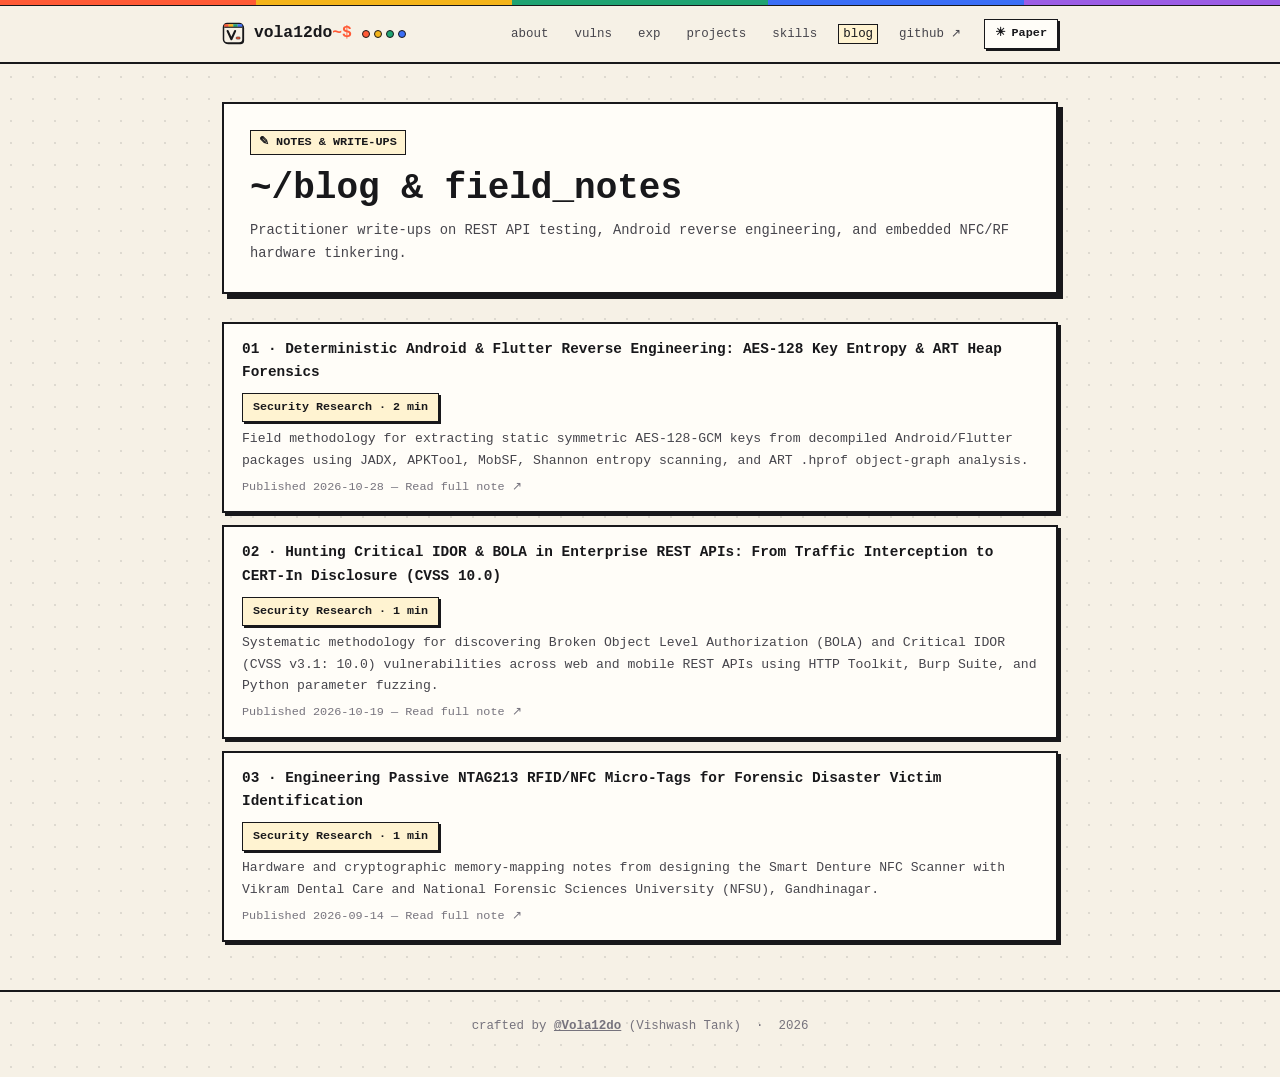
==== commit 5aca8dd1: "feat: add retro tab bar favicon logo, remove Hons/patent, classify & redact vulnerabilities, update " ====
--- a/blog/index.html
+++ b/blog/index.html
@@ -5,8 +5,11 @@
   <meta name="viewport" content="width=device-width, initial-scale=1.0" />
   <meta http-equiv="Content-Security-Policy" content="default-src 'self'; style-src 'self' 'unsafe-inline' https://fonts.googleapis.com; font-src 'self' https://fonts.gstatic.com; img-src 'self' data: https://raw.githubusercontent.com; script-src 'self' 'unsafe-inline'; connect-src 'self'; object-src 'none'; base-uri 'self'; frame-ancestors 'none';" />
   <title>Blog &amp; Field Notes &mdash; vola12do (Vishwash Tank)</title>
-  <meta name="description" content="Security writeups, APK forensics notes, and hardware hacking logs by Vishwash Tank (@Vola12do)." />
+  <meta name="description" content="Security writeups, APK reverse engineering notes, and hardware logs by Vishwash Tank (@Vola12do)." />
   <link rel="canonical" href="https://vola12do.github.io/blog/" />
+  <link rel="icon" href="../assets/favicon.svg" type="image/svg+xml" />
+  <link rel="icon" href="../assets/favicon-32.png" sizes="32x32" type="image/png" />
+  <link rel="apple-touch-icon" href="../assets/favicon-180.png" />
   <link rel="preconnect" href="https://fonts.googleapis.com" />
   <link rel="preconnect" href="https://fonts.gstatic.com" crossorigin />
   <link href="https://fonts.googleapis.com/css2?family=Caveat:wght@600;700&family=JetBrains+Mono:ital,wght@0,400;0,500;0,600;0,700;1,400&family=Space+Mono:ital,wght@0,400;0,700;1,400&display=swap" rel="stylesheet" />
@@ -20,7 +23,18 @@
   <nav class="site-nav" aria-label="Main Navigation">
     <div class="wrapper nav-inner">
       <a class="nav-logo" href="../index.html">
-        vola12do<span class="prompt-tilde">~$</span>
+        <svg width="24" height="24" viewBox="0 0 64 64" aria-hidden="true" style="flex:none">
+          <rect x="7" y="7" width="52" height="52" rx="10" fill="#18181b" />
+          <rect x="4" y="4" width="52" height="52" rx="10" fill="#f6f1e6" stroke="#18181b" stroke-width="4" />
+          <rect x="6" y="6" width="12" height="7" fill="#ff5a36" />
+          <rect x="18" y="6" width="12" height="7" fill="#f4b41a" />
+          <rect x="30" y="6" width="12" height="7" fill="#1fa372" />
+          <rect x="42" y="6" width="12" height="7" fill="#3b6ef6" />
+          <path d="M6 14 H54" stroke="#18181b" stroke-width="3" />
+          <path d="M15 24 L25 46 L35 24" fill="none" stroke="#18181b" stroke-width="5.5" stroke-linecap="round" stroke-linejoin="round" />
+          <rect x="38" y="40" width="10" height="5.5" rx="1.5" fill="#ff5a36" stroke="#18181b" stroke-width="1.5" />
+        </svg>
+        <span>vola12do<span class="prompt-tilde">~$</span></span>
         <span class="nav-chroma-dots" aria-hidden="true"><i></i><i></i><i></i><i></i></span>
       </a>
       <ul class="nav-links">
@@ -42,10 +56,10 @@
   </nav>
   <main class="wrapper">
     <div class="blog-header-box">
-      <span class="blog-kicker">&#9998; Obsidian &rarr; GitHub Pages Zine</span>
+      <span class="blog-kicker">&#9998; Notes &amp; Write-ups</span>
       <h1 class="blog-main-title">~/blog &amp; field_notes</h1>
       <p class="blog-sub">
-        Writeups on Android APK reverse engineering, REST API bug hunting (CVSS 10.0), and embedded NFC/RF hardware tinkering.
+        Practitioner write-ups on REST API testing, Android reverse engineering, and embedded NFC/RF hardware tinkering.
       </p>
     </div>
 
@@ -78,7 +92,7 @@
   </main>
   <footer class="site-footer">
     <div class="wrapper">
-      <p>crafted by <a href="https://github.com/Vola12do" target="_blank" rel="noopener noreferrer" style="text-decoration:underline;font-weight:700">@Vola12do</a> (Vishwash Tank) &nbsp;&middot;&nbsp; chromatic retro zine &nbsp;&middot;&nbsp; 2026</p>
+      <p>crafted by <a href="https://github.com/Vola12do" target="_blank" rel="noopener noreferrer" style="text-decoration:underline;font-weight:700">@Vola12do</a> (Vishwash Tank) &nbsp;&middot;&nbsp; 2026</p>
     </div>
   </footer>
   <script src="../assets/js/site.js" defer></script>
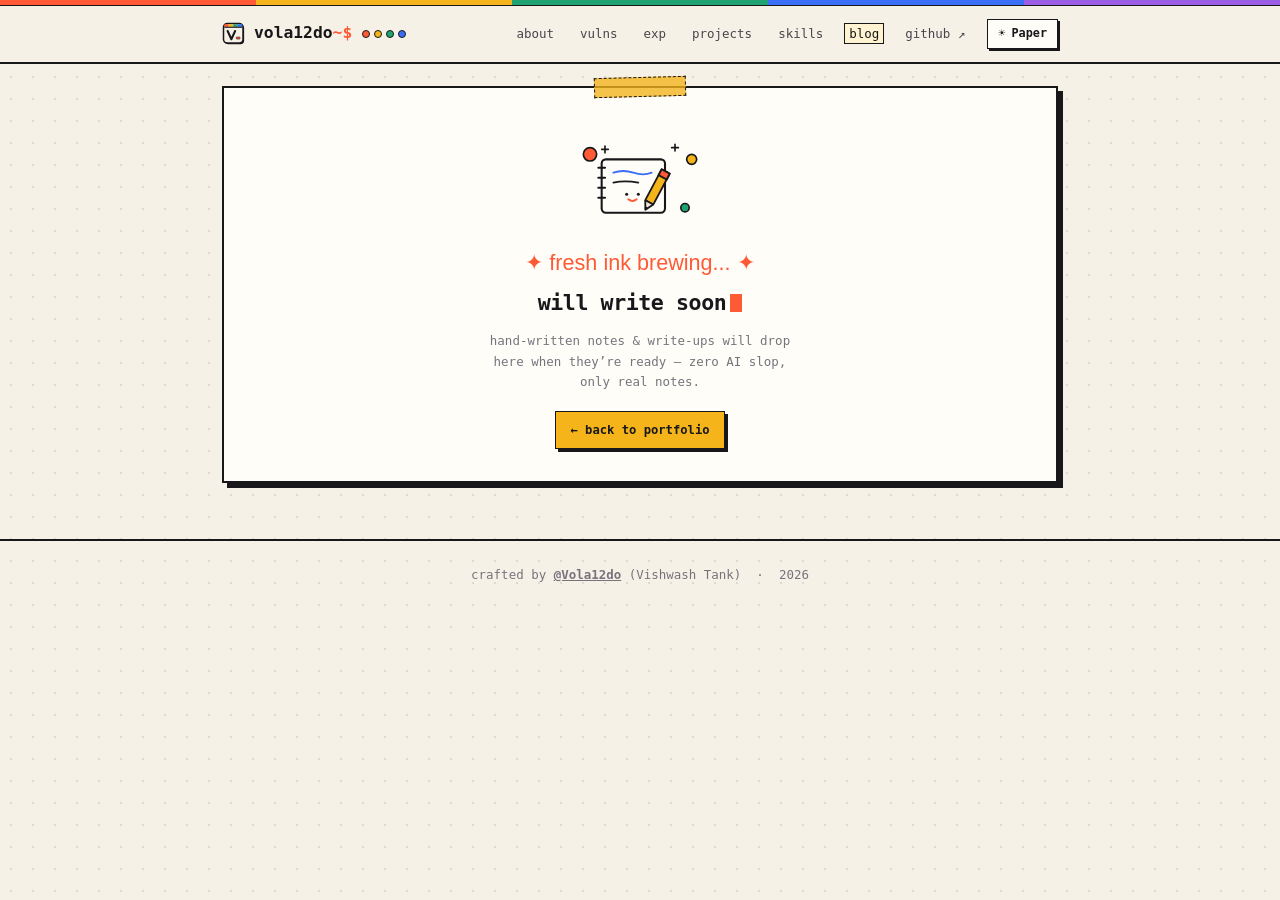
==== commit 9bc0b7a1: "feat: remove AI-generated blog posts and add cute centered will-write-soon retro zine card" ====
--- a/blog/index.html
+++ b/blog/index.html
@@ -55,39 +55,32 @@
     </div>
   </nav>
   <main class="wrapper">
-    <div class="blog-header-box">
-      <span class="blog-kicker">&#9998; Notes &amp; Write-ups</span>
-      <h1 class="blog-main-title">~/blog &amp; field_notes</h1>
-      <p class="blog-sub">
-        Practitioner write-ups on REST API testing, Android reverse engineering, and embedded NFC/RF hardware tinkering.
-      </p>
-    </div>
-
-    <div class="notes-list" style="margin-bottom:48px">
-        <a class="note-item" href="android-apk-entropy-and-hprof-forensics/" style="flex-direction:column;align-items:flex-start;gap:6px">
-          <div style="display:flex;justify-content:space-between;width:100%;flex-wrap:wrap;gap:8px">
-            <span class="note-title">01 &middot; Deterministic Android &amp; Flutter Reverse Engineering: AES-128 Key Entropy &amp; ART Heap Forensics</span>
-            <span class="badge badge-yellow">Security Research &middot; 2 min</span>
-          </div>
-          <p style="font-size:0.82rem;color:var(--ink-soft)">Field methodology for extracting static symmetric AES-128-GCM keys from decompiled Android/Flutter packages using JADX, APKTool, MobSF, Shannon entropy scanning, and ART .hprof object-graph analysis.</p>
-          <span class="note-meta">Published 2026-10-28 &mdash; Read full note &#8599;</span>
-        </a>
-        <a class="note-item" href="critical-idor-bola-rest-api-methodology/" style="flex-direction:column;align-items:flex-start;gap:6px">
-          <div style="display:flex;justify-content:space-between;width:100%;flex-wrap:wrap;gap:8px">
-            <span class="note-title">02 &middot; Hunting Critical IDOR &amp; BOLA in Enterprise REST APIs: From Traffic Interception to CERT-In Disclosure (CVSS 10.0)</span>
-            <span class="badge badge-yellow">Security Research &middot; 1 min</span>
-          </div>
-          <p style="font-size:0.82rem;color:var(--ink-soft)">Systematic methodology for discovering Broken Object Level Authorization (BOLA) and Critical IDOR (CVSS v3.1: 10.0) vulnerabilities across web and mobile REST APIs using HTTP Toolkit, Burp Suite, and Python parameter fuzzing.</p>
-          <span class="note-meta">Published 2026-10-19 &mdash; Read full note &#8599;</span>
-        </a>
-        <a class="note-item" href="forensic-nfc-rfid-smart-denture-nfsu/" style="flex-direction:column;align-items:flex-start;gap:6px">
-          <div style="display:flex;justify-content:space-between;width:100%;flex-wrap:wrap;gap:8px">
-            <span class="note-title">03 &middot; Engineering Passive NTAG213 RFID/NFC Micro-Tags for Forensic Disaster Victim Identification</span>
-            <span class="badge badge-yellow">Security Research &middot; 1 min</span>
-          </div>
-          <p style="font-size:0.82rem;color:var(--ink-soft)">Hardware and cryptographic memory-mapping notes from designing the Smart Denture NFC Scanner with Vikram Dental Care and National Forensic Sciences University (NFSU), Gandhinagar.</p>
-          <span class="note-meta">Published 2026-09-14 &mdash; Read full note &#8599;</span>
-        </a>
+    <div class="blog-empty-card" style="margin:28px 0 56px">
+      <div class="blog-empty-tape" aria-hidden="true"></div>
+      <svg class="blog-empty-doodle" viewBox="0 0 180 120" xmlns="http://www.w3.org/2000/svg" aria-hidden="true">
+        <circle cx="30" cy="28" r="8" fill="#ff5a36" stroke="#18181b" stroke-width="2" />
+        <circle cx="152" cy="34" r="6" fill="#f4b41a" stroke="#18181b" stroke-width="2" />
+        <circle cx="144" cy="92" r="5" fill="#1fa372" stroke="#18181b" stroke-width="2" />
+        <path d="M48 18 L48 26 M44 22 L52 22" stroke="#18181b" stroke-width="2" stroke-linecap="round" />
+        <path d="M132 16 L132 24 M128 20 L136 20" stroke="#18181b" stroke-width="2" stroke-linecap="round" />
+        <rect x="44" y="34" width="76" height="64" rx="5" fill="#fffdf8" stroke="#18181b" stroke-width="2.5" />
+        <path d="M40 44 H48 M40 56 H48 M40 68 H48 M40 80 H48" stroke="#18181b" stroke-width="2.5" stroke-linecap="round" />
+        <path d="M58 50 Q 70 46 82 50 T 104 50" stroke="#3b6ef6" stroke-width="2.2" stroke-linecap="round" fill="none" />
+        <path d="M58 62 Q 72 59 88 62" stroke="#18181b" stroke-width="2" stroke-linecap="round" fill="none" />
+        <circle cx="74" cy="76" r="1.8" fill="#18181b" />
+        <circle cx="88" cy="76" r="1.8" fill="#18181b" />
+        <path d="M76 82 Q 81 86 86 82" stroke="#ff5a36" stroke-width="2.2" stroke-linecap="round" fill="none" />
+        <g transform="translate(116, 46) rotate(28)">
+          <rect x="0" y="0" width="11" height="42" rx="1.5" fill="#f4b41a" stroke="#18181b" stroke-width="2.2" />
+          <rect x="0" y="0" width="11" height="8" fill="#ff5a36" stroke="#18181b" stroke-width="2.2" />
+          <path d="M0 42 L5.5 52 L11 42 Z" fill="#ede6d6" stroke="#18181b" stroke-width="2.2" stroke-linejoin="round" />
+          <circle cx="5.5" cy="50" r="1.8" fill="#18181b" />
+        </g>
+      </svg>
+      <p class="blog-empty-hand">&#10022; fresh ink brewing... &#10022;</p>
+      <h2 class="blog-empty-title">will write soon<span class="cursor-blink"></span></h2>
+      <p class="blog-empty-sub">hand-written notes &amp; write-ups will drop here when they&rsquo;re ready &mdash; zero AI slop, only real notes.</p>
+      <a href="../index.html" class="retro-btn" style="margin-top:8px">&larr; back to portfolio</a>
     </div>
   </main>
   <footer class="site-footer">
--- a/assets/css/style.css
+++ b/assets/css/style.css
@@ -870,11 +870,65 @@
   border: 1px solid var(--border);
 }
 
-/* // 06 BLOG NOTES LIST */
+/* // 06 BLOG NOTES LIST & CUTE EMPTY STATE */
 .notes-list {
   display: flex;
   flex-direction: column;
   gap: 12px;
+}
+
+.blog-empty-card {
+  background: var(--bg-card);
+  border: 2px solid var(--border);
+  box-shadow: var(--shadow-lg);
+  padding: 38px 24px 32px;
+  text-align: center;
+  position: relative;
+  display: flex;
+  flex-direction: column;
+  align-items: center;
+  justify-content: center;
+  gap: 10px;
+  margin: 8px 0;
+}
+
+.blog-empty-tape {
+  position: absolute;
+  top: -11px;
+  left: 50%;
+  transform: translateX(-50%) rotate(-1.5deg);
+  width: 92px;
+  height: 20px;
+  background: rgba(244, 180, 26, 0.78);
+  border: 1.5px dashed var(--border);
+}
+
+.blog-empty-doodle {
+  width: 150px;
+  height: 110px;
+  display: block;
+  margin-bottom: 4px;
+}
+
+.blog-empty-title {
+  font-family: var(--font-display);
+  font-size: 1.35rem;
+  font-weight: 700;
+  color: var(--ink);
+  letter-spacing: -0.02em;
+}
+
+.blog-empty-hand {
+  font-family: var(--font-hand);
+  font-size: 1.35rem;
+  color: var(--c-red);
+  line-height: 1.2;
+}
+
+.blog-empty-sub {
+  font-size: 0.78rem;
+  color: var(--ink-muted);
+  max-width: 42ch;
 }
 
 .note-item {
